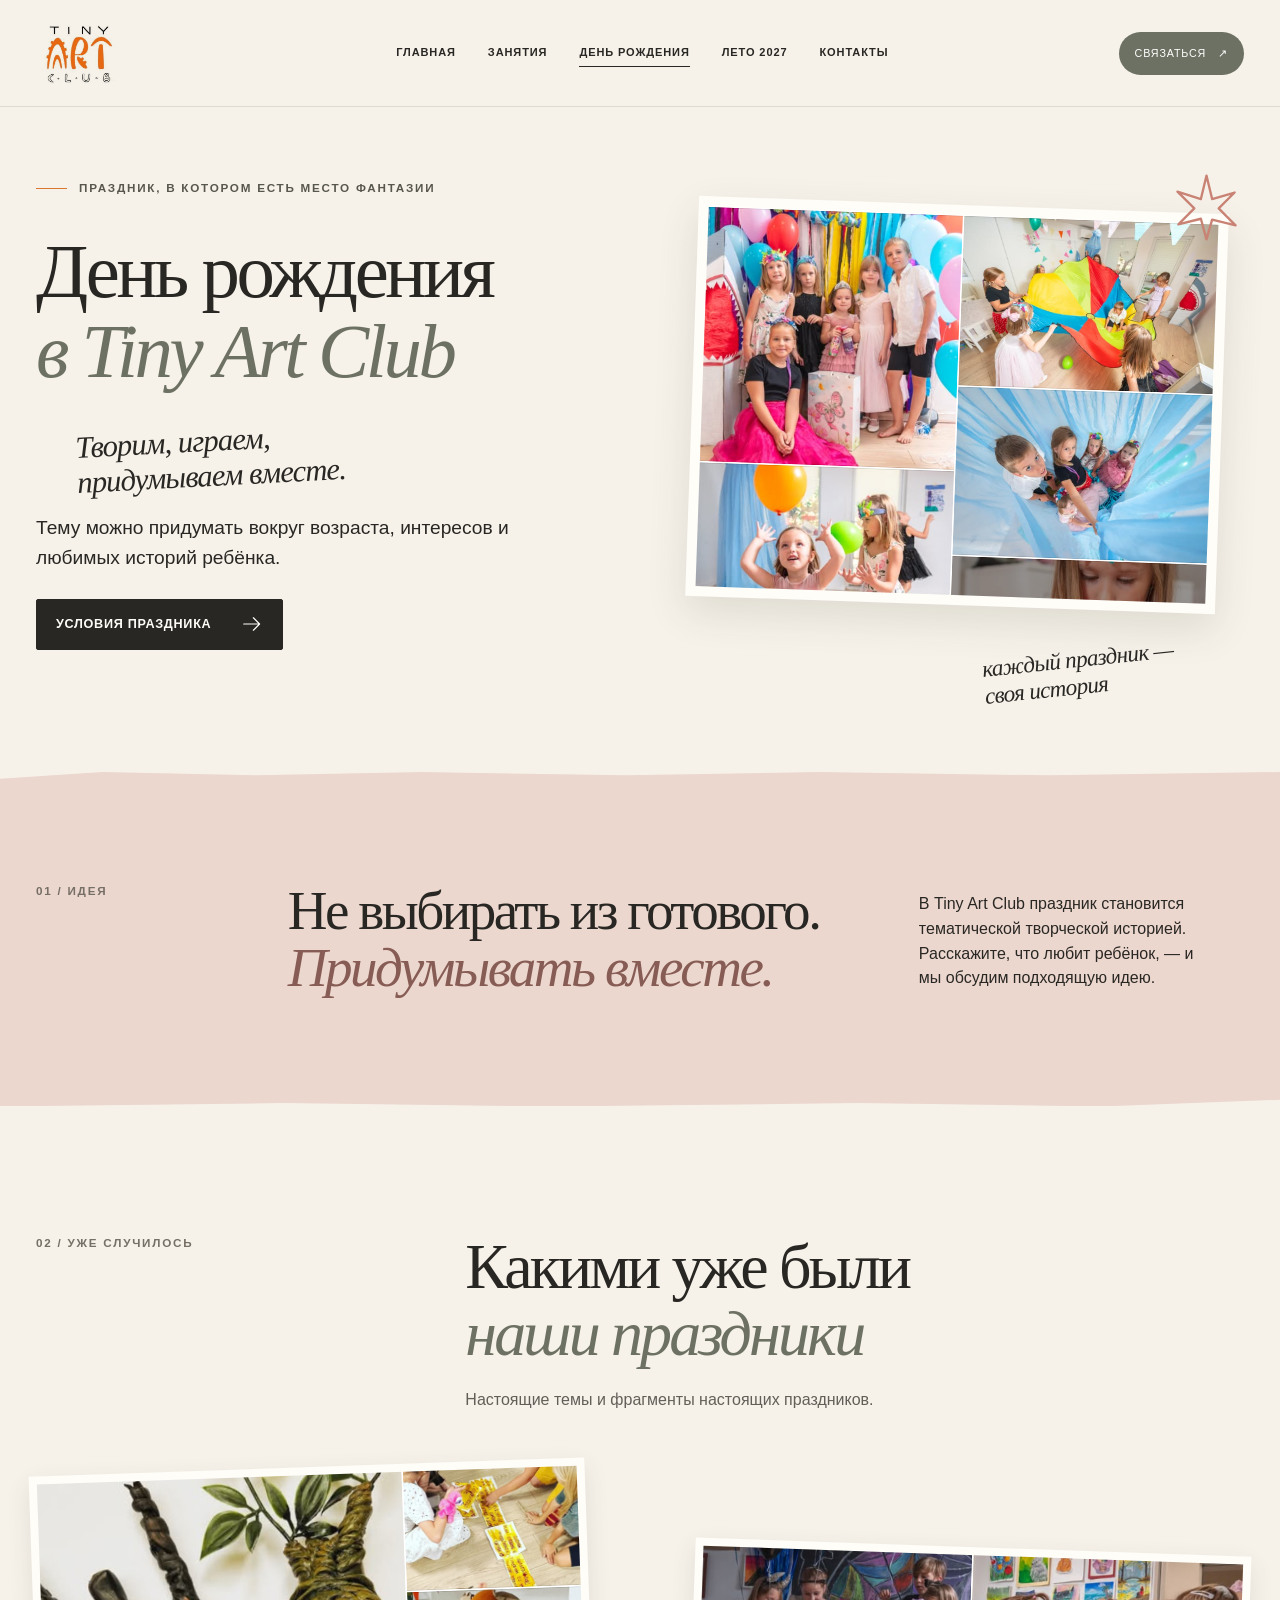
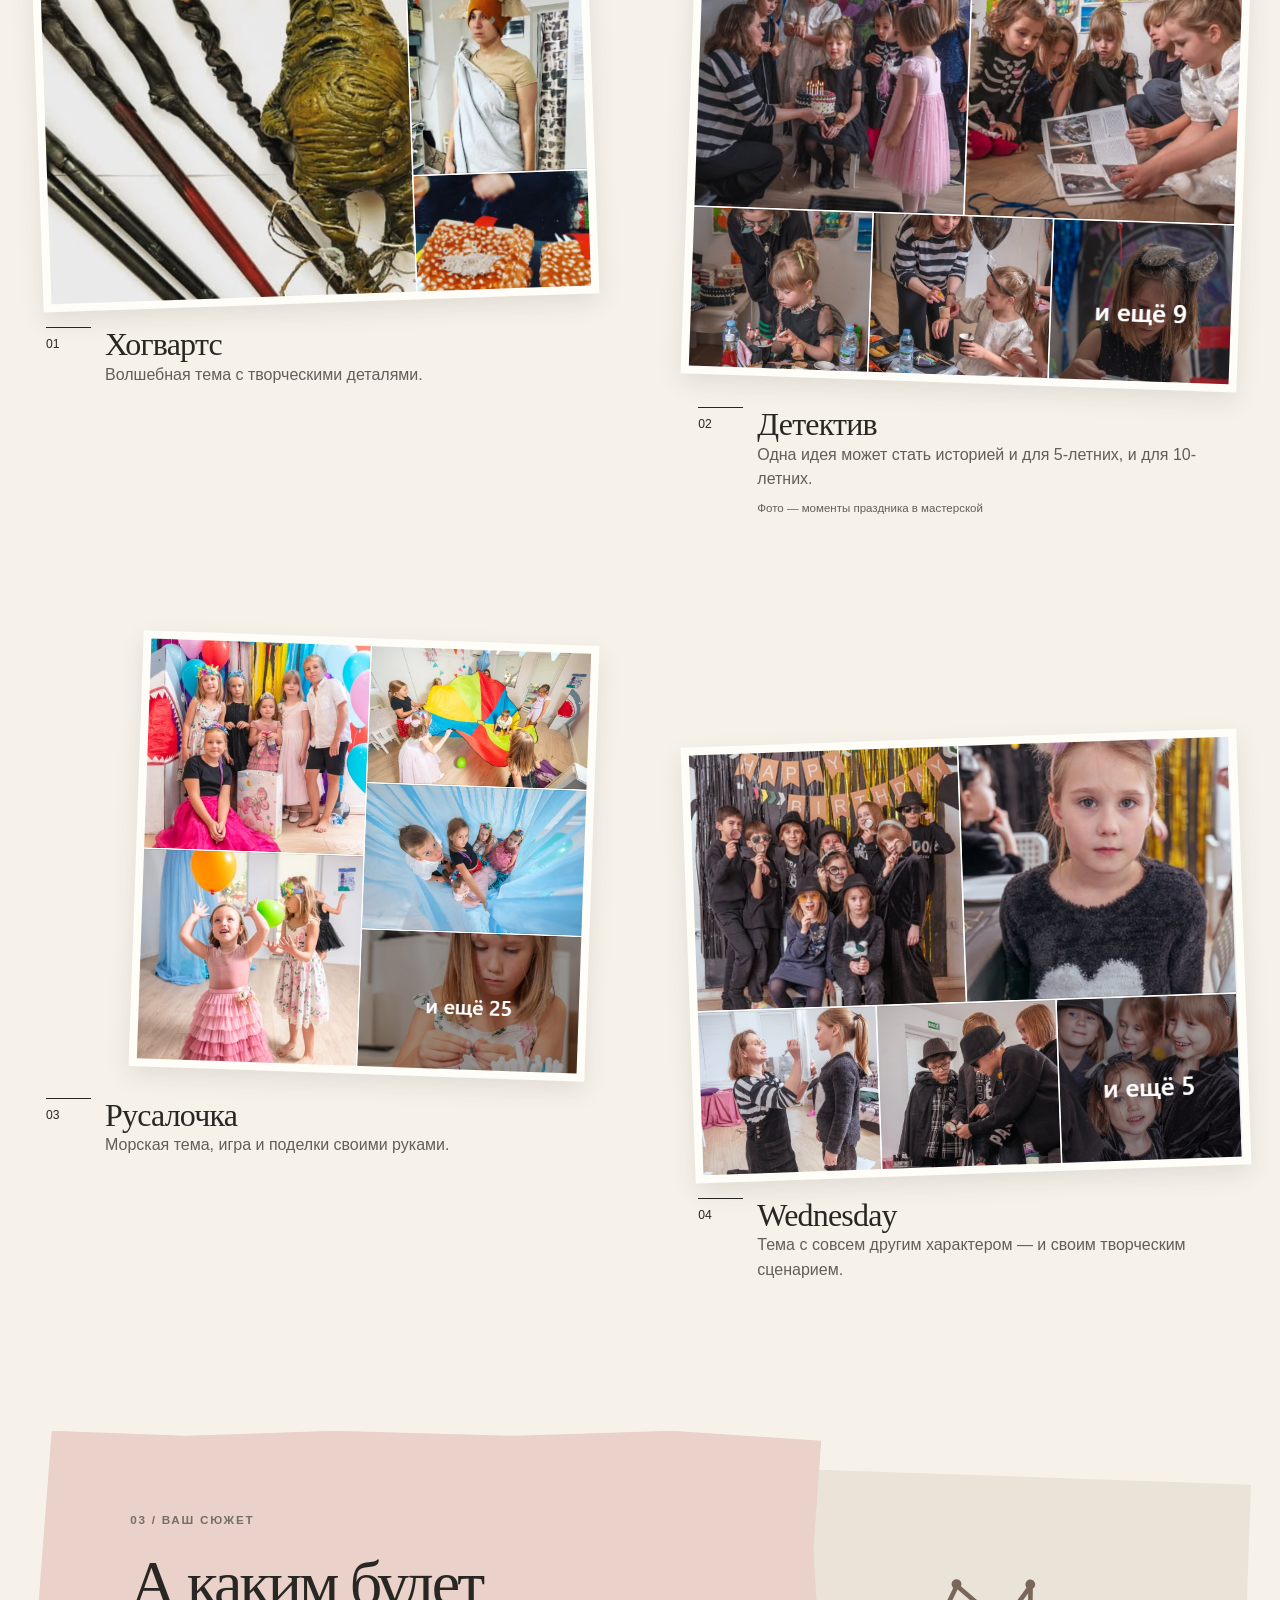
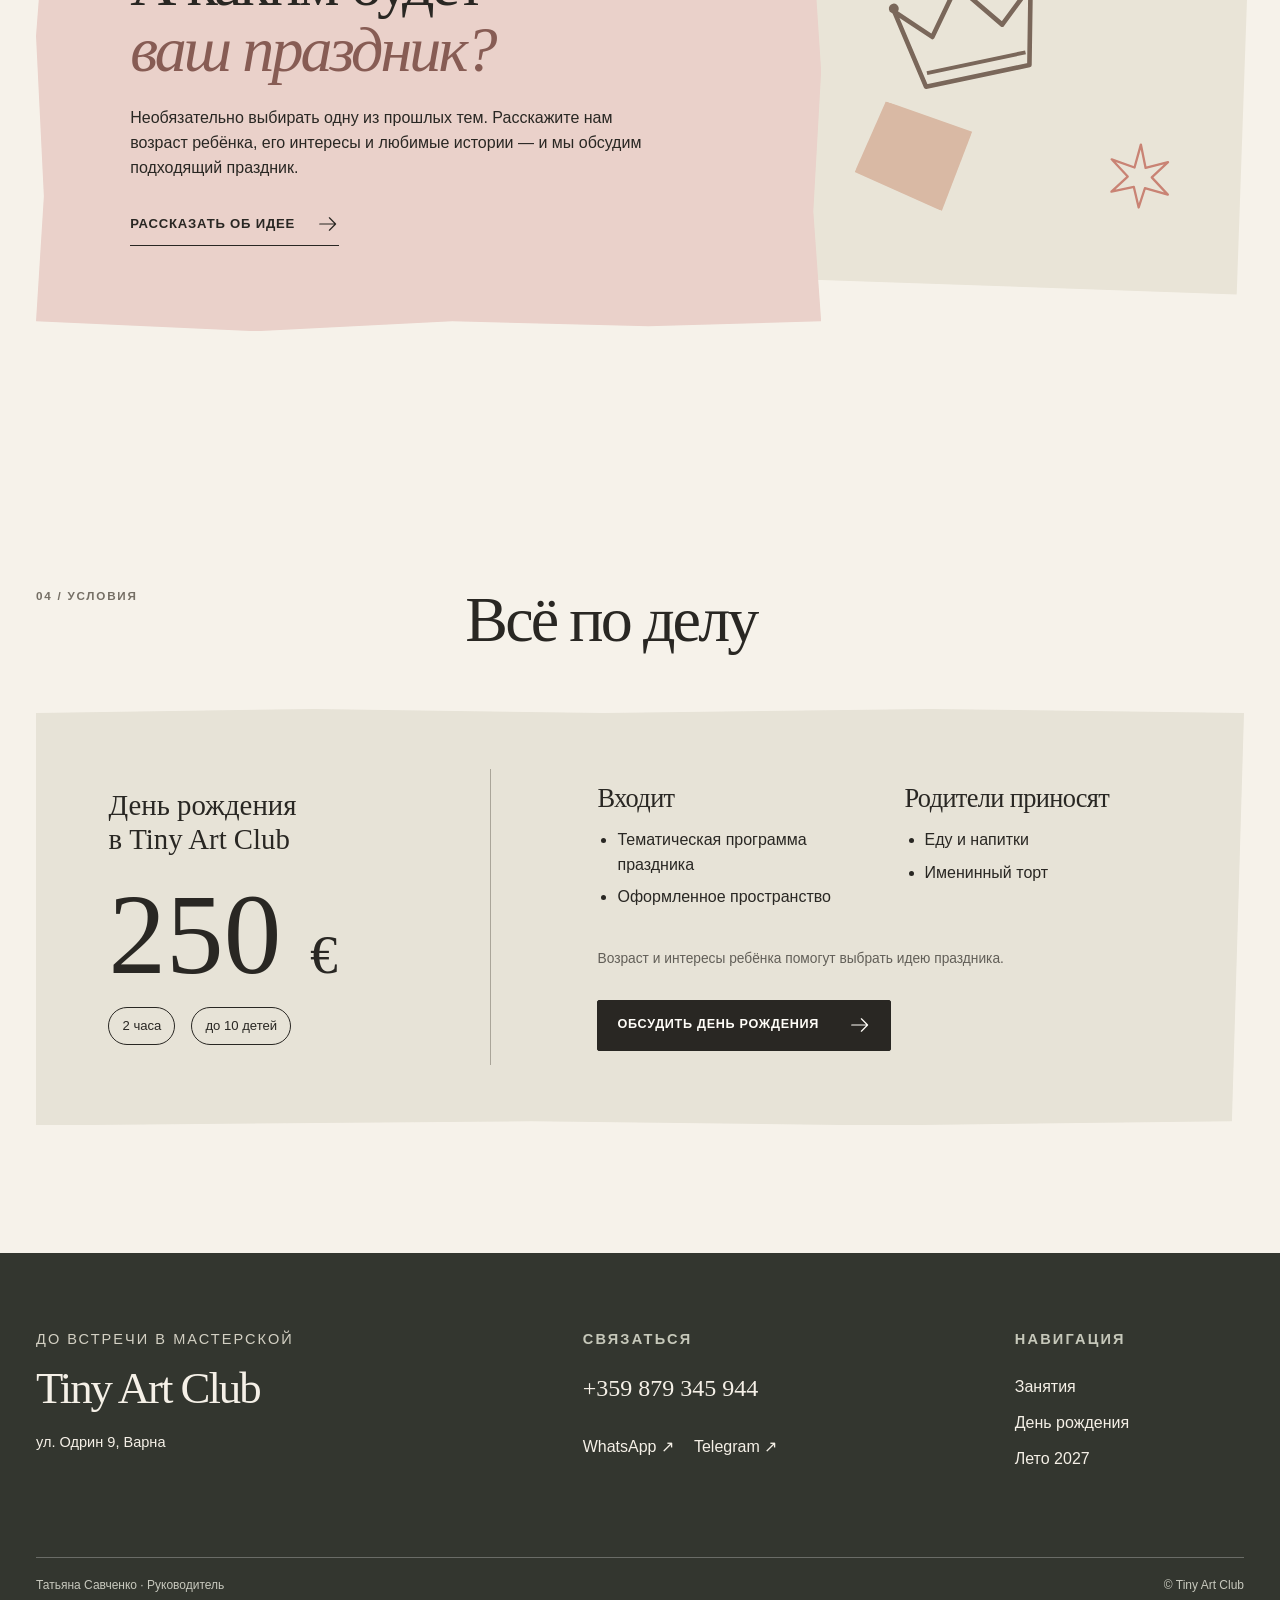
==== birthday.html @ 7ca4faf1 "Publish Tiny Art Club static preview" ====
<!doctype html>
<html lang="ru">
<head>
  <meta charset="utf-8"><meta name="viewport" content="width=device-width, initial-scale=1"><meta name="robots" content="noindex, nofollow"><meta name="theme-color" content="#f6f2ea">
  <title>День рождения в Tiny Art Club — творческий праздник в Варне</title>
  <meta name="description" content="Тематический творческий день рождения в Tiny Art Club: реальные праздники, программа, условия и стоимость 250 € за 2 часа для группы до 10 детей.">
  <meta property="og:type" content="website"><meta property="og:title" content="День рождения в Tiny Art Club"><meta property="og:description" content="Творим, играем, придумываем вместе."><meta property="og:image" content="assets/img/mermaid-collage.png">
  <link rel="icon" href="assets/img/tiny-art-club-logo.png"><link rel="stylesheet" href="assets/site.css"><script src="assets/site.js" defer></script>
</head>
<body class="page-birthday">
  <a class="skip-link" href="#main">К содержимому</a>
  <header class="site-header"><div class="header-inner wrap"><a class="brand" href="index.html" aria-label="Tiny Art Club — на главную"><img src="assets/img/tiny-art-club-logo.png" width="88" height="89" alt="Tiny Art Club"></a><button class="menu-toggle" type="button" aria-expanded="false" aria-controls="main-nav" aria-label="Открыть меню"><span></span><span></span><span></span></button><nav id="main-nav" class="main-nav" aria-label="Главная навигация"><a href="index.html">Главная</a><a href="index.html#classes">Занятия</a><a href="birthday.html" aria-current="page">День рождения</a><a href="summer-camp.html">Лето 2027</a><a href="#contacts">Контакты</a></nav><a class="header-contact" href="tel:+359879345944">Связаться <span aria-hidden="true">↗</span></a></div></header>
  <main id="main">
    <section class="inner-hero birthday-hero wrap" aria-labelledby="birthday-hero-title"><div class="inner-hero-copy"><p class="eyebrow"><span class="line-mark"></span> Праздник, в котором есть место фантазии</p><h1 id="birthday-hero-title">День рождения<br><em>в Tiny Art Club</em></h1><p class="hand-note">Творим, играем,<br>придумываем вместе.</p><p class="lead">Тему можно придумать вокруг возраста, интересов и любимых историй ребёнка.</p><a class="button button-dark" href="#package">Условия праздника <svg aria-hidden="true"><use href="assets/icons.svg#arrow"></use></svg></a></div><div class="birthday-hero-art"><div class="photo-frame birthday-hero-photo"><img src="assets/img/mermaid-collage.png" width="680" height="683" alt="Фотоколлаж с детского праздника: костюмы, игры и творческая работа"></div><span class="hand-note hero-art-note">каждый праздник —<br>своя история</span><svg class="doodle birthday-star" aria-hidden="true"><use href="assets/icons.svg#star"></use></svg></div></section>

    <section class="birthday-intro paper-band"><div class="wrap birthday-intro-layout"><p class="section-index">01 / идея</p><h2>Не выбирать из готового.<br><em>Придумывать вместе.</em></h2><p>В Tiny Art Club праздник становится тематической творческой историей. Расскажите, что любит ребёнок, — и мы обсудим подходящую идею.</p></div></section>

    <section class="party-stories wrap section-space" aria-labelledby="stories-title"><div class="section-heading"><p class="section-index">02 / уже случилось</p><h2 id="stories-title">Какими уже были<br><em>наши праздники</em></h2><p>Настоящие темы и фрагменты настоящих праздников.</p></div><div class="party-wall">
      <article class="party-story story-hogwarts"><div class="story-image"><img src="assets/img/hogwarts-collage.png" width="684" height="696" loading="lazy" alt="Коллаж праздника в теме Хогвартса: фантастические предметы и детские задания"></div><div class="story-copy"><span class="story-number">01</span><h3>Хогвартс</h3><p>Волшебная тема с творческими деталями.</p></div></article>
      <article class="party-story story-detective"><div class="story-image"><img src="assets/img/detective-collage.png" width="679" height="581" loading="lazy" alt="Фотоколлаж с детского праздника в мастерской: гости вместе рассматривают книгу и участвуют в занятии"></div><div class="story-copy"><span class="story-number">02</span><h3>Детектив</h3><p>Одна идея может стать историей и для 5-летних, и для 10-летних.</p><small>Фото — моменты праздника в мастерской</small></div></article>
      <article class="party-story story-mermaid"><div class="story-image"><img src="assets/img/mermaid-collage.png" width="680" height="683" loading="lazy" alt="Фотоколлаж праздника «Русалочка»: дети в костюмах, игра с тканью и творческое занятие"></div><div class="story-copy"><span class="story-number">03</span><h3>Русалочка</h3><p>Морская тема, игра и поделки своими руками.</p></div></article>
      <article class="party-story story-wednesday"><div class="story-image"><img src="assets/img/wednesday-collage.png" width="681" height="567" loading="lazy" alt="Фотоколлаж тёмного тематического праздника: дети в костюмах и ведущая в мастерской"></div><div class="story-copy"><span class="story-number">04</span><h3>Wednesday</h3><p>Тема с совсем другим характером — и своим творческим сценарием.</p></div></article>
    </div></section>

    <section class="custom-party section-space" aria-labelledby="custom-title"><div class="wrap custom-layout"><div class="custom-paper blush-paper"><p class="section-index">03 / ваш сюжет</p><h2 id="custom-title">А каким будет<br><em>ваш праздник?</em></h2><p>Необязательно выбирать одну из прошлых тем. Расскажите нам возраст ребёнка, его интересы и любимые истории — и мы обсудим подходящий праздник.</p><a class="text-link" href="https://wa.me/359879345944" target="_blank" rel="noopener noreferrer">Рассказать об идее <svg aria-hidden="true"><use href="assets/icons.svg#arrow"></use></svg></a></div><div class="custom-art" aria-hidden="true"><svg class="custom-crown"><use href="assets/icons.svg#crown"></use></svg><svg class="custom-star"><use href="assets/icons.svg#star"></use></svg><div class="party-paper-shape"></div></div></div></section>

    <section id="package" class="package-section wrap section-space" aria-labelledby="package-title"><div class="section-heading"><p class="section-index">04 / условия</p><h2 id="package-title">Всё по делу</h2></div><div class="package-layout"><div class="package-price"><p>День рождения<br>в Tiny Art Club</p><strong>250 <span>€</span></strong><div class="package-meta"><span>2 часа</span><span>до 10 детей</span></div></div><div class="package-details"><div><h3>Входит</h3><ul><li>Тематическая программа праздника</li><li>Оформленное пространство</li></ul></div><div><h3>Родители приносят</h3><ul><li>Еду и напитки</li><li>Именинный торт</li></ul></div><p>Возраст и интересы ребёнка помогут выбрать идею праздника.</p><a class="button button-dark" href="https://wa.me/359879345944" target="_blank" rel="noopener noreferrer">Обсудить день рождения <svg aria-hidden="true"><use href="assets/icons.svg#arrow"></use></svg></a></div></div></section>
  </main>
  <footer id="contacts" class="site-footer"><div class="wrap footer-grid"><div><p class="footer-kicker">До встречи в мастерской</p><h2>Tiny Art Club</h2><p>ул. Одрин 9, Варна</p></div><div><p class="footer-label">Связаться</p><a class="footer-phone" href="tel:+359879345944">+359 879 345 944</a><div class="footer-messengers"><a href="https://wa.me/359879345944" target="_blank" rel="noopener noreferrer">WhatsApp ↗</a><a href="https://t.me/+359879345944" target="_blank" rel="noopener noreferrer">Telegram ↗</a></div></div><div><p class="footer-label">Навигация</p><a href="index.html#classes">Занятия</a><a href="birthday.html">День рождения</a><a href="summer-camp.html">Лето 2027</a></div></div><div class="wrap footer-bottom"><span>Татьяна Савченко · Руководитель</span><span>© Tiny Art Club</span></div></footer>
</body></html>
---- assets/site.css ----
:root{--paper:#f6f2ea;--white:#fffdf8;--ink:#292723;--muted:#625f58;--line:#cfc7bb;--olive:#6d7163;--olive-soft:#d8d9c9;--clay:#c98374;--blush:#ead1ca;--ochre:#d8a752;--orange:#db782f;--serif:Georgia,'Times New Roman',serif;--sans:'Segoe UI',Arial,sans-serif;--ease:cubic-bezier(.2,.7,.2,1)}
*{box-sizing:border-box}html{scroll-behavior:smooth;scroll-padding-top:105px}body{margin:0;background:var(--paper);color:var(--ink);font-family:var(--sans);font-size:16px;line-height:1.55}img,svg{display:block;max-width:100%}img{height:auto}a{color:inherit;text-decoration:none}button{font:inherit}p,h1,h2,h3,figure{margin:0}h1,h2,h3{font-weight:400}h1,h2{font-family:var(--serif);letter-spacing:-.045em;line-height:1.04}h1 em,h2 em{font-weight:400;color:var(--olive)}h2{font-size:clamp(2.8rem,5vw,5.9rem)}h3{font-family:var(--serif);letter-spacing:-.025em;line-height:1.1}p{max-width:70ch}::selection{background:#eac6a4;color:var(--ink)}:focus-visible{outline:3px solid var(--orange);outline-offset:4px}a,button{-webkit-tap-highlight-color:transparent}.wrap{width:min(100% - 72px,1360px);margin-inline:auto}.section-space{padding-block:clamp(90px,10vw,170px)}.skip-link{position:absolute;z-index:1000;top:-90px;left:16px;background:var(--ink);color:var(--white);padding:12px 18px}.skip-link:focus{top:16px}.section-index,.eyebrow,.footer-label{font-size:.73rem;font-weight:650;text-transform:uppercase;letter-spacing:.15em}.section-index{color:#756f65}.eyebrow{display:flex;align-items:center;gap:12px;color:#58574e}.line-mark{width:31px;height:1px;background:var(--orange)}.lead{font-size:clamp(1.06rem,1.5vw,1.33rem);line-height:1.55}.hand-note{font-family:var(--serif);font-style:italic;letter-spacing:-.03em;line-height:1.15}.micro-copy{font-size:.82rem;color:var(--muted)}.doodle{color:var(--ink)}.actions{display:flex;flex-wrap:wrap;gap:12px}.button{display:inline-flex;align-items:center;justify-content:space-between;gap:30px;min-height:51px;padding:12px 19px;border:1px solid var(--ink);border-radius:2px;font-size:.79rem;font-weight:650;letter-spacing:.055em;text-transform:uppercase;transition:transform .2s var(--ease),background .2s var(--ease),color .2s var(--ease)}.button svg,.text-link svg{width:22px;height:22px;flex:none;transition:transform .2s var(--ease)}.button:hover,.button:focus-visible{transform:rotate(-1deg) translateY(-2px)}.button:hover svg,.text-link:hover svg,.text-link:focus-visible svg{transform:translateX(4px)}.button-dark{background:var(--ink);color:var(--white)}.button-dark:hover{background:#454239}.button-light{background:transparent}.button-light:hover{background:var(--white)}.text-link{display:inline-flex;align-items:center;gap:22px;min-height:44px;padding-block:8px;border-bottom:1px solid currentColor;font-size:.82rem;font-weight:700;letter-spacing:.06em;text-transform:uppercase}.section-heading{display:grid;grid-template-columns:1fr 2fr;column-gap:40px;align-items:start;margin-bottom:55px}.section-heading h2{grid-column:2}.section-heading>p:last-child:not(.section-index){grid-column:2;margin-top:20px;color:var(--muted)}
/* Navigation */
.site-header{position:relative;z-index:30;background:var(--paper);border-bottom:1px solid rgba(68,62,50,.13)}.header-inner{display:grid;grid-template-columns:130px 1fr auto;align-items:center;gap:22px;min-height:106px}.brand{width:88px;display:block;mix-blend-mode:multiply}.brand img{width:88px;height:89px;object-fit:cover}.main-nav{display:flex;justify-content:center;align-items:center;gap:clamp(14px,2.5vw,36px)}.main-nav a{position:relative;display:flex;align-items:center;min-height:44px;font-size:.69rem;font-weight:650;text-transform:uppercase;letter-spacing:.08em;white-space:nowrap}.main-nav a:after{content:"";position:absolute;bottom:8px;left:0;width:100%;height:1px;background:var(--ink);transform:scaleX(0);transform-origin:left;transition:transform .2s var(--ease)}.main-nav a:hover:after,.main-nav a:focus-visible:after,.main-nav a[aria-current]:after{transform:scaleX(1)}.header-contact{display:inline-flex;align-items:center;gap:12px;min-height:43px;padding:0 16px;background:var(--olive);border-radius:24px;color:white;font-size:.67rem;letter-spacing:.08em;text-transform:uppercase}.header-contact:hover{background:#565b4f}.menu-toggle{display:none}
/* Home hero */
.hero-home{display:grid;grid-template-columns:minmax(0,.93fr) minmax(0,1.07fr);gap:4%;align-items:center;min-height:710px;padding-top:55px;padding-bottom:85px}.hero-copy{position:relative;z-index:2;padding:20px 0 35px 3.5%}.hero-copy h1{max-width:660px;margin:40px 0 22px;font-size:clamp(3.9rem,5.6vw,7.4rem)}.hero-brand{display:block;margin-bottom:14px;font-family:var(--sans);font-size:.82rem;font-weight:650;letter-spacing:.15em;text-transform:uppercase}.hero-copy h1 em{color:var(--ink)}.hero-note{margin:0 0 30px 10%;font-size:clamp(1.5rem,2.1vw,2.5rem);transform:rotate(-3deg)}.hero-copy .micro-copy{margin-top:24px}.hero-composition{position:relative;min-height:590px;padding:20px 7% 25px 0}.photo-frame{background:var(--white);padding:10px;box-shadow:0 16px 40px rgba(57,46,32,.12)}.hero-photo{width:min(100%,585px);margin-left:auto;transform:rotate(2deg)}.hero-photo img{width:100%;height:540px;object-fit:cover;object-position:center 49%}.tape{position:absolute;z-index:3;width:77px;height:27px;background:rgba(210,195,165,.75);opacity:.9;clip-path:polygon(3% 0,100% 8%,96% 97%,0 100%)}.tape-one{top:7px;left:23%;transform:rotate(-19deg)}.art-sticker{position:absolute;left:-4%;bottom:0;width:37%;padding:7px;background:var(--white);box-shadow:0 10px 28px #39301e29;transform:rotate(-9deg)}.art-sticker img{aspect-ratio:1.17;object-fit:cover}.hero-star{position:absolute;right:-1%;top:2%;width:83px;height:83px;color:var(--orange);transform:rotate(15deg)}.photo-caption{position:absolute;right:-1%;bottom:0;font-size:1.32rem;transform:rotate(-7deg)}.photo-caption svg{width:70px;height:52px;margin-left:50px;transform:rotate(160deg)}
/* Intro and activities */
.paper-band{position:relative;background:#e8e7dc;clip-path:polygon(0 2%,8% 0,20% 1%,33% 0,49% 1%,64% 0,82% 1%,100% 0,100% 98%,86% 100%,67% 99%,43% 100%,22% 99%,0 100%)}.intro-section{padding:105px 0 115px}.intro-layout{position:relative;display:grid;grid-template-columns:1fr 2fr;gap:40px}.intro-layout h2{margin-bottom:30px}.intro-layout .lead{max-width:670px}.intro-spark{position:absolute;right:2%;bottom:-50px;width:70px;height:70px;color:var(--orange)}.activities-list{display:grid;grid-template-columns:repeat(4,1fr);border-top:1px solid var(--line)}.activity{position:relative;min-height:280px;padding:25px 28px 25px 0;border-bottom:1px solid var(--line)}.activity+.activity{padding-left:28px;border-left:1px solid var(--line)}.activity-number{font-size:.72rem;color:var(--muted)}.activity-icon{width:75px;height:75px;margin:14px 0 23px;color:#916e52;transform:rotate(-6deg)}.activity:nth-child(2) .activity-icon{transform:rotate(7deg)}.activity:nth-child(3) .activity-icon{transform:rotate(2deg)}.activity:nth-child(4) .activity-icon{transform:rotate(-10deg)}.activity h3{max-width:210px;font-size:1.57rem}.activity p{max-width:210px;margin-top:11px;color:var(--muted);font-size:.9rem}
/* Method */
.method-section{background:#efe9df}.method-layout{display:grid;grid-template-columns:1fr .91fr;gap:9%;align-items:center}.method-copy h2{margin:28px 0 30px}.method-copy .lead{max-width:590px}.method-steps{display:flex;flex-wrap:wrap;gap:9px 24px;max-width:590px;margin:44px 0 0;padding:0;list-style:none}.method-steps li{position:relative;padding:7px 0;font-family:var(--serif);font-style:italic;font-size:1.2rem}.method-steps li:not(:last-child):after{content:'→';display:inline-block;margin-left:22px;color:var(--orange);font-family:var(--sans);font-style:normal}.method-image{position:relative;width:min(100%,500px);justify-self:center;transform:rotate(2deg)}.method-image img{width:100%;height:620px;object-fit:cover;object-position:center 32%;border:10px solid var(--white);box-shadow:0 18px 35px #443d3026}.tape-two{top:-14px;left:43%;transform:rotate(9deg)}.method-image figcaption{display:flex;align-items:end;justify-content:space-between;gap:16px;margin-top:16px;color:var(--muted);font-size:.74rem}.method-image figcaption .hand-note{color:var(--ink);font-size:1.4rem}
/* Schedule */
.schedule-section{background:var(--paper)}.schedule-heading{margin-bottom:50px}.schedule-grid{display:grid;grid-template-columns:repeat(4,1fr);gap:18px}.schedule-sheet{position:relative;min-height:235px;padding:28px 26px 25px;background:var(--white);border:2px solid #a7928b;box-shadow:7px 7px 0 #eadcd4;transform:rotate(-1deg)}.schedule-sheet:before{content:"";position:absolute;inset:7px -8px -8px 7px;z-index:-1;border-right:1px dashed #9d7770;border-bottom:1px dashed #9d7770}.schedule-sheet:nth-child(2){transform:rotate(1.3deg)}.schedule-sheet:nth-child(3){transform:rotate(-.8deg)}.schedule-sheet:nth-child(4){transform:rotate(1.1deg)}.schedule-sheet h3{margin-bottom:20px;font-size:1.8rem}.schedule-sheet p{margin-bottom:12px;font-size:.94rem;line-height:1.4}.schedule-sheet time{display:block;font-weight:700;font-size:1.02rem}.schedule-sheet small{display:block;margin-top:7px;color:var(--muted);font-size:.8rem}.sheet-saturday{grid-column:1/-1;min-height:0;margin-top:18px;padding:25px 32px 34px;transform:rotate(.4deg)!important}.sheet-saturday h3{margin-bottom:14px}.saturday-grid{display:grid;grid-template-columns:repeat(4,1fr);gap:16px}.saturday-grid p{padding-right:18px;border-right:1px dashed var(--line)}.saturday-grid p:last-child{border:0}.schedule-bottom{display:flex;justify-content:space-between;gap:35px;align-items:end;margin-top:55px}.schedule-note{max-width:430px;font-size:1.34rem;transform:rotate(-2deg)}.prices-inline{display:flex;gap:60px;border-top:1px solid var(--ink);padding-top:16px}.prices-inline div{display:flex;flex-direction:column}.prices-inline span{margin-bottom:9px;color:var(--muted);font-size:.76rem;letter-spacing:.08em;text-transform:uppercase}.prices-inline strong{font-family:var(--serif);font-weight:400;font-size:1.65rem;line-height:1.25;white-space:nowrap}.prices-inline small{font-family:var(--sans);font-size:.73rem}
/* Gallery and Tatiana */
.gallery-section{padding-top:75px}.gallery-wall{display:grid;grid-template-columns:1.13fr .87fr 1fr;align-items:start;gap:28px}.gallery-item{position:relative;padding:9px 9px 17px;background:var(--white);box-shadow:0 10px 25px #3a332119}.gallery-item img{width:100%;object-fit:cover}.gallery-item figcaption{padding:10px 5px 0;font-family:var(--serif);font-style:italic;font-size:1rem}.gallery-one{transform:rotate(-3deg)}.gallery-one img{aspect-ratio:.86}.gallery-two{margin-top:83px;transform:rotate(3deg)}.gallery-two img{aspect-ratio:.82}.gallery-three{margin-top:17px;transform:rotate(-1.5deg)}.gallery-three img{aspect-ratio:.86}.tatiana-section{padding:110px 0;background:#dedfd0}.tatiana-layout{display:grid;grid-template-columns:.76fr 1.24fr;gap:10%;align-items:center}.portrait-frame{width:min(100%,385px);justify-self:end;padding:9px;background:var(--white);box-shadow:0 10px 30px #3a332126;transform:rotate(-3deg)}.portrait-frame img{width:100%;height:480px;object-fit:cover;object-position:center 36%}.tatiana-copy h2{margin:30px 0 24px}.tatiana-copy p:last-of-type{font-size:1.12rem}.tatiana-copy svg{width:60px;height:60px;margin:35px 0 0 34%;color:var(--orange)}
/* Teasers */
.teaser-layout{display:grid;grid-template-columns:.82fr 1.18fr;align-items:center;gap:0}.teaser-image{position:relative;z-index:2;width:min(100%,500px);padding:8px;background:var(--white);transform:rotate(-2deg);box-shadow:0 12px 27px #2d271c24}.teaser-image img{width:100%;max-height:525px;object-fit:cover}.teaser-paper{position:relative;min-height:490px;margin-left:-35px;padding:80px 8% 70px 12%}.blush-paper{background:var(--blush);clip-path:polygon(2% 0,19% 1%,38% 0,61% 1%,81% 0,100% 2%,99% 24%,100% 48%,99% 76%,100% 98%,78% 99%,53% 98%,28% 100%,0 98%,1% 73%,0 41%)}.teaser-paper h2{margin:30px 0 20px;font-size:clamp(3.1rem,4.7vw,5.8rem)}.teaser-paper h2 em,.custom-paper h2 em{color:#875c54}.teaser-paper p:not(.section-index){max-width:410px;margin-bottom:27px}.paper-crown{position:absolute;right:8%;bottom:35px;width:80px;height:60px;transform:rotate(14deg)}.camp-teaser{background:#e4e4d6;clip-path:polygon(0 1%,18% 0,36% 1%,61% 0,81% 1%,100% 0,100% 100%,0 100%)}.camp-teaser-layout{display:grid;grid-template-columns:1fr 1fr;gap:4%;align-items:center;min-height:560px}.camp-teaser-copy h2{margin:30px 0 20px}.camp-teaser-copy .lead{max-width:530px}.camp-facts{margin-top:18px;font-size:.88rem;font-weight:650}.status-note{display:inline-block;margin:22px 0;padding:8px 12px;background:#f4eee0;color:#594f40;border-left:3px solid var(--orange);font-size:.88rem}.camp-teaser-copy .button{display:flex;width:max-content}.summer-art{position:relative;height:430px;overflow:hidden}.summer-sun{position:absolute;top:25px;right:15%;width:125px;height:125px;color:#cc9550}.summer-sun svg{width:100%;height:100%}.summer-hill{position:absolute;bottom:-43px;left:0;width:100%;height:190px;background:#abb2a0;clip-path:polygon(0 64%,25% 34%,47% 52%,71% 17%,100% 43%,100% 100%,0 100%)}.summer-house{position:absolute;bottom:80px;width:110px;height:145px;background:#d8ad80;border:2px solid #6b5f4e;box-shadow:7px 7px 0 #ffffff8f}.summer-house:before{content:"";position:absolute;left:-12px;top:-50px;width:130px;height:55px;background:#d6a476;clip-path:polygon(0 100%,50% 0,100% 100%);border-bottom:2px solid #6b5f4e}.summer-house:after{content:"";position:absolute;left:38px;top:54px;width:32px;height:89px;border:2px solid #685d4b;background:#e9d6bb}.house-a{left:23%;transform:rotate(-8deg)}.house-b{left:53%;bottom:61px;transform:rotate(7deg) scale(.8);background:#c99486}.paint-dot{position:absolute;border-radius:50%;background:var(--orange)}.dot-a{top:95px;left:15%;width:13px;height:15px}.dot-b{top:157px;left:73%;width:21px;height:13px;transform:rotate(20deg)}.dot-c{top:33px;left:52%;width:8px;height:8px}
/* Birthday */
.inner-hero{display:grid;grid-template-columns:1fr 1fr;gap:5%;align-items:center;min-height:665px;padding-top:55px;padding-bottom:105px}.inner-hero h1{margin:35px 0 25px;font-size:clamp(4.2rem,6vw,7.8rem)}.inner-hero .hand-note{margin:0 0 26px 7%;font-size:clamp(1.6rem,2.4vw,2.7rem);transform:rotate(-3deg)}.inner-hero .lead{max-width:495px;margin-bottom:26px}.birthday-hero-art{position:relative;min-height:520px}.birthday-hero-photo{width:min(100%,530px);margin:20px auto 0;transform:rotate(2deg)}.birthday-hero-photo img{height:480px;width:100%;object-fit:cover}.hero-art-note{position:absolute;left:-4%;bottom:-42px;font-size:1.7rem!important;transform:rotate(-7deg)}.birthday-star{position:absolute;top:-15px;right:0;width:75px;height:75px;color:var(--clay)}.birthday-intro{padding:110px 0;background:#ecd7cf}.birthday-intro-layout{display:grid;grid-template-columns:.6fr 1.65fr .9fr;gap:35px;align-items:start}.birthday-intro h2{font-size:clamp(2.9rem,4.3vw,5.4rem)}.birthday-intro h2 em{color:#875c54}.birthday-intro p:last-child{max-width:290px;margin-top:10px}.party-wall{display:grid;grid-template-columns:1fr 1fr;column-gap:8%;row-gap:120px}.party-story{min-width:0}.story-image{padding:8px;background:var(--white);box-shadow:0 9px 25px #4031281c}.story-image img{width:100%;height:420px;object-fit:cover}.story-hogwarts .story-image{transform:rotate(-2deg)}.story-detective{padding-top:80px}.story-detective .story-image{transform:rotate(2deg)}.story-mermaid .story-image{width:82%;margin-left:auto;transform:rotate(2deg)}.story-wednesday{padding-top:100px}.story-wednesday .story-image{transform:rotate(-2deg)}.story-copy{display:grid;grid-template-columns:45px 1fr;column-gap:14px;max-width:520px;margin:24px 10px 0}.story-copy h3{font-size:2rem}.story-copy p,.story-copy small{grid-column:2;color:var(--muted)}.story-copy small{display:block;margin-top:8px;font-size:.72rem}.story-number{padding-top:7px;border-top:1px solid var(--ink);font-size:.76rem}.custom-party{padding-top:20px}.custom-layout{display:grid;grid-template-columns:1.3fr .7fr;align-items:center}.custom-paper{position:relative;z-index:2;padding:80px 12% 85px}.custom-paper h2{margin:22px 0}.custom-paper p:not(.section-index){max-width:540px;margin-bottom:22px}.custom-art{position:relative;height:410px;margin-left:-70px;background:#e9e4d7;transform:rotate(2deg)}.custom-crown{position:absolute;left:27%;top:23%;width:165px;height:125px;color:#7a675a;transform:rotate(-12deg)}.custom-star{position:absolute;right:13%;bottom:19%;width:74px;height:74px;color:var(--clay)}.party-paper-shape{position:absolute;left:23%;bottom:20%;width:105px;height:90px;background:#d9b9a4;clip-path:polygon(10% 0,97% 6%,90% 100%,0 85%);transform:rotate(14deg)}.package-layout{display:grid;grid-template-columns:.8fr 1.2fr;gap:10%;padding:60px 6%;background:#e7e3d7;clip-path:polygon(0 1%,23% 0,47% 1%,74% 0,100% 1%,99% 99%,70% 100%,41% 99%,0 100%)}.package-price{padding:20px 7% 20px 0;border-right:1px solid #aaa599}.package-price p{font-family:var(--serif);font-size:1.8rem;line-height:1.18}.package-price strong{display:block;margin:20px 0 15px;font-family:var(--serif);font-size:clamp(5rem,9vw,10rem);font-weight:400;line-height:1}.package-price strong span{font-size:.48em}.package-meta{display:flex;gap:16px;flex-wrap:wrap}.package-meta span{padding:8px 13px;border:1px solid var(--ink);border-radius:30px;font-size:.82rem}.package-details{display:grid;grid-template-columns:1fr 1fr;gap:30px 40px;align-content:center}.package-details h3{margin-bottom:15px;font-size:1.65rem}.package-details ul{margin:0;padding-left:20px}.package-details li{margin-bottom:8px}.package-details>p{grid-column:1/-1;font-size:.86rem;color:var(--muted)}.package-details .button{grid-column:1/-1;justify-self:start}
/* Summer camp */
.camp-hero{grid-template-columns:1fr 1fr}.camp-hero h1 em{color:#879280}.camp-hero-facts{display:flex;flex-wrap:wrap;gap:8px;margin:0 0 12px}.camp-hero-facts span{padding:7px 12px;border:1px solid #a9aaa0;border-radius:30px;font-size:.79rem}.camp-hero .status-note{display:block;width:max-content;max-width:100%;margin:12px 0 23px}.camp-hero-art{position:relative;height:500px;overflow:hidden;background:#dedfcf;clip-path:polygon(3% 2%,19% 0,35% 2%,53% 1%,73% 0,97% 2%,100% 24%,98% 48%,100% 76%,98% 99%,77% 98%,51% 100%,24% 99%,0 98%,2% 70%,0 38%)}.camp-paper-sky{position:absolute;inset:0;background:linear-gradient(125deg,#d5ddd7 0%,#eee5cd 75%)}.camp-sun{position:absolute;top:48px;right:70px;width:110px;height:110px;color:#c68b47}.camp-mountain{position:absolute;bottom:0;left:-5%;width:115%;height:245px;background:#aab6a2;clip-path:polygon(0 68%,26% 25%,49% 56%,70% 19%,100% 65%,100% 100%,0 100%)}.mountain-two{left:-15%;bottom:-30px;height:180px;background:#c4c4a6;clip-path:polygon(0 44%,24% 6%,55% 54%,84% 19%,100% 65%,100% 100%,0 100%)}.camp-house{position:absolute;bottom:100px;width:105px;height:145px;background:#e6bb92;border:2px solid #675847;box-shadow:8px 8px 0 #ffffff8c}.camp-house:before{content:"";position:absolute;top:-47px;left:-11px;width:124px;height:47px;background:#c98f79;clip-path:polygon(0 100%,50% 0,100% 100%)}.camp-house:after{content:"";position:absolute;bottom:0;left:38px;width:28px;height:72px;border:2px solid #665f50;background:#d6e2dc}.camp-house-one{left:21%;transform:rotate(-9deg)}.camp-house-two{left:53%;bottom:82px;transform:rotate(8deg) scale(.8);background:#d2a3a0}.camp-tent{position:absolute;bottom:48px;right:8%;width:130px;height:110px;background:#b87763;clip-path:polygon(0 100%,50% 0,100% 100%);transform:rotate(-5deg)}.camp-tent:after{content:"";position:absolute;bottom:0;left:40%;width:26%;height:49%;background:#5d5a50;clip-path:polygon(0 100%,50% 0,100% 100%)}.camp-splash{position:absolute;border-radius:45%;background:var(--orange)}.splash-one{top:91px;left:14%;width:21px;height:13px;transform:rotate(-20deg)}.splash-two{top:174px;right:20%;width:13px;height:18px}.camp-art-note{position:absolute;left:8%;top:47%;font-size:1.35rem;transform:rotate(-10deg)}.camp-story{padding:110px 0;background:#e4e5d9}.camp-story-layout{display:grid;grid-template-columns:.75fr 2fr;gap:40px}.camp-story .lead{max-width:710px;margin-top:30px}.camp-activity-row{display:grid;grid-template-columns:repeat(4,1fr);border-top:1px solid var(--line);border-bottom:1px solid var(--line)}.camp-activity-row>div{display:flex;align-items:center;gap:15px;padding:20px 15px;border-right:1px solid var(--line)}.camp-activity-row>div:first-child{padding-left:0}.camp-activity-row>div:last-child{border-right:0}.camp-activity-row svg{width:51px;height:51px;flex:none;color:#8c765c}.camp-activity-row span{font-family:var(--serif);font-size:1.28rem}.camp-work{display:grid;grid-template-columns:1fr 1fr;gap:10%;align-items:center;margin-top:75px}.camp-work figure{width:min(100%,460px);padding:8px;background:var(--white);transform:rotate(-3deg);box-shadow:0 10px 25px #3d312321}.camp-work img{width:100%;height:400px;object-fit:cover}.camp-work figcaption{padding:10px;font-family:var(--serif);font-style:italic}.camp-work-note .hand-note{font-size:clamp(2rem,3vw,3.3rem)}.camp-work-note p:last-child{max-width:340px;margin-top:25px;color:var(--muted);font-size:.88rem}.weeks-section{background:#e9e7dc}.weeks-list{display:grid;grid-template-columns:repeat(6,1fr);gap:10px;margin:0;padding:0;list-style:none}.weeks-list li{min-height:130px;padding:17px 13px;border:1px solid #bcb6a8;background:#f5f1e8;transform:rotate(-1deg)}.weeks-list li:nth-child(3n){transform:rotate(1deg)}.weeks-list li:nth-child(4n){transform:rotate(-.5deg)}.weeks-list span{display:block;font-family:var(--serif);font-size:2.5rem;line-height:1.1;color:var(--olive)}.weeks-list small{display:block;margin-top:20px;color:var(--muted);font-size:.75rem}.terms-layout{display:grid;grid-template-columns:1fr 1fr;gap:9%;padding:65px 7%;background:#dce0d0;clip-path:polygon(0 1%,29% 0,58% 1%,100% 0,99% 100%,71% 99%,43% 100%,0 99%)}.terms-price p{font-family:var(--serif);font-size:1.8rem}.terms-price>div{display:flex;align-items:baseline;gap:17px;border-bottom:1px solid #a8ad9e;padding:19px 0}.terms-price strong{font-family:var(--serif);font-size:clamp(3.5rem,6vw,6.5rem);font-weight:400;line-height:1}.terms-price span{font-size:.92rem}.terms-details{align-self:center}.terms-details p{max-width:430px;margin-bottom:20px;font-size:1.04rem}.terms-details .status-note{font-size:.88rem}.camp-contact{padding-top:20px}.camp-contact-paper{position:relative;padding:70px 8%;background:#e5cfc0;clip-path:polygon(0 1%,19% 0,43% 1%,69% 0,100% 1%,99% 99%,74% 100%,50% 99%,24% 100%,0 99%)}.camp-contact h2{margin:25px 0}.camp-contact p:not(.section-index){margin-bottom:26px}.contact-sun{position:absolute;right:10%;top:60px;width:115px;height:115px;color:#9a7957}
/* Footer */
.site-footer{background:#33362f;color:#f5f0e7;padding:75px 0 25px}.footer-grid{display:grid;grid-template-columns:1.3fr 1fr .6fr;gap:50px}.footer-kicker{margin-bottom:14px;color:#d3d0c3;font-size:.72rem;letter-spacing:.14em;text-transform:uppercase}.site-footer h2{margin-bottom:19px;font-size:clamp(2.4rem,3.5vw,4.4rem)}.site-footer p{font-size:.91rem}.footer-label{margin-bottom:19px;color:#c6c8ba}.footer-phone{display:block;font-family:var(--serif);font-size:1.5rem}.footer-messengers{display:flex;gap:20px;margin-top:23px}.footer-messengers a,.footer-grid>div:last-child a{display:block;width:max-content;padding:5px 0;border-bottom:1px solid transparent}.footer-messengers a:hover,.footer-grid>div:last-child a:hover{border-color:currentColor}.footer-bottom{display:flex;justify-content:space-between;gap:20px;margin-top:80px;padding-top:18px;border-top:1px solid #ffffff45;color:#c8c9be;font-size:.75rem}
@media (prefers-reduced-motion:reduce){html{scroll-behavior:auto}*,*:before,*:after{animation-duration:.01ms!important;transition-duration:.01ms!important}}
@media (max-width:1100px){.wrap{width:min(100% - 52px,1360px)}.header-inner{grid-template-columns:100px 1fr auto;gap:10px}.brand,.brand img{width:74px;height:auto}.main-nav{gap:16px}.main-nav a{font-size:.63rem}.hero-home{min-height:640px}.hero-copy h1{font-size:clamp(3.6rem,5.5vw,6rem)}.hero-photo img{height:490px}.hero-composition{min-height:520px}.schedule-grid{grid-template-columns:repeat(2,1fr)}.sheet-saturday{grid-column:1/-1}.schedule-sheet{min-height:205px}.story-image img{height:350px}.weeks-list{grid-template-columns:repeat(4,1fr)}}
@media (max-width:960px){.site-header{position:relative}.header-inner{grid-template-columns:1fr auto auto;min-height:88px}.brand,.brand img{width:76px}.menu-toggle{display:flex;flex-direction:column;justify-content:center;gap:6px;order:3;width:46px;height:46px;padding:8px;border:1px solid var(--ink);background:transparent;cursor:pointer}.menu-toggle span{display:block;width:100%;height:1px;background:var(--ink)}.main-nav{display:none;position:absolute;left:0;right:0;top:100%;z-index:40;flex-direction:column;align-items:stretch;gap:0;padding:12px 26px 24px;background:var(--paper);border-bottom:1px solid var(--line);box-shadow:0 15px 24px #0000001a}.main-nav.is-open{display:flex}.main-nav a{min-height:50px;font-size:.78rem;border-bottom:1px solid var(--line)}.main-nav a:after{display:none}.header-contact{justify-self:end}.hero-home{grid-template-columns:1fr 1fr;gap:2%;min-height:0;padding-block:65px 95px}.hero-copy{padding-left:0}.hero-copy h1{font-size:clamp(3.4rem,5.9vw,5.4rem)}.hero-composition{min-height:460px;padding-right:0}.hero-photo img{height:440px}.hero-star{right:0}.art-sticker{left:-8%;width:43%}.photo-caption{display:none}.intro-layout,.camp-story-layout{grid-template-columns:.55fr 2fr}.activities-list{grid-template-columns:repeat(2,1fr)}.activity:nth-child(3){padding-left:0;border-left:0}.method-layout{gap:5%}.method-image img{height:550px}.method-steps{gap:0 10px}.method-steps li{font-size:1.03rem}.method-steps li:not(:last-child):after{margin-left:10px}.gallery-wall{gap:17px}.gallery-item figcaption{font-size:.88rem}.tatiana-layout{gap:7%}.teaser-paper{padding:65px 7% 60px 13%}.teaser-paper h2{font-size:clamp(2.8rem,4.8vw,4.5rem)}.inner-hero{min-height:0;padding-block:70px 100px}.inner-hero h1{font-size:clamp(3.8rem,6vw,6rem)}.birthday-hero-photo img{height:400px}.birthday-hero-art{min-height:450px}.birthday-intro-layout{grid-template-columns:.55fr 1.5fr}.birthday-intro-layout p:last-child{grid-column:2;max-width:560px}.party-wall{gap:80px 6%}.custom-layout{grid-template-columns:1.2fr .8fr}.custom-paper{padding:60px 8%}.package-layout{gap:6%}.camp-hero-art{height:420px}.camp-activity-row{grid-template-columns:repeat(2,1fr)}.camp-activity-row>div:nth-child(2){border-right:0}.camp-activity-row>div:nth-child(-n+2){border-bottom:1px solid var(--line)}}
@media (max-width:700px){html{scroll-padding-top:70px}.wrap{width:min(100% - 36px,1360px)}.section-space{padding-block:75px}.site-header .header-inner{min-height:76px}.brand,.brand img{width:64px}.header-contact{min-height:42px;padding-inline:13px;font-size:.61rem}.hero-home,.inner-hero{display:flex;flex-direction:column;align-items:stretch;padding-top:42px;padding-bottom:74px}.hero-copy{padding:0}.hero-copy h1{margin:24px 0 18px;font-size:clamp(3.25rem,10vw,5rem)}.hero-brand{font-size:.7rem}.hero-note{margin-left:5%;font-size:1.75rem}.actions{gap:9px}.button{gap:15px;min-height:49px;padding:10px 13px;font-size:.7rem}.button svg{width:19px;height:19px}.hero-copy .micro-copy{margin-top:17px}.hero-composition{min-height:0;margin-top:35px;padding:0 8% 32px 3%}.hero-photo{width:86%;margin-right:0}.hero-photo img{height:430px;object-position:center 42%}.art-sticker{width:39%;left:0;bottom:0}.hero-star{width:58px;height:58px;top:-20px;right:0}.tape-one{left:29%;top:-10px}.section-heading{display:block;margin-bottom:33px}.section-heading h2{margin-top:18px}.section-heading>p:last-child:not(.section-index){margin-top:15px}.intro-section,.birthday-intro,.camp-story{padding:75px 0 82px}.intro-layout,.birthday-intro-layout,.camp-story-layout{display:block}.intro-layout h2,.birthday-intro h2,.camp-story h2{margin:18px 0 22px}.intro-spark{right:0;bottom:-54px;width:50px;height:50px}.activities-list{grid-template-columns:repeat(2,1fr)}.activity{min-height:255px;padding:18px 12px 25px 0}.activity+.activity{padding-left:15px}.activity:nth-child(3){padding-left:0}.activity-icon{width:60px;height:60px;margin:12px 0 18px}.activity h3{font-size:1.27rem;overflow-wrap:anywhere}.activity p{font-size:.82rem}.method-layout{display:flex;flex-direction:column;align-items:stretch;gap:42px}.method-copy h2{margin:18px 0 22px}.method-steps{margin-top:26px}.method-image{width:min(92%,440px);margin-inline:auto}.method-image img{height:470px}.method-image figcaption{font-size:.69rem}.method-image figcaption .hand-note{font-size:1.1rem}.schedule-grid{grid-template-columns:1fr;gap:17px}.schedule-sheet{min-height:0;padding:25px 24px;transform:none!important}.schedule-sheet h3{font-size:1.7rem;margin-bottom:16px}.sheet-saturday{grid-column:auto;margin-top:5px}.saturday-grid{grid-template-columns:1fr 1fr;gap:10px 16px}.saturday-grid p:nth-child(2){border:0}.schedule-bottom{display:block;margin-top:40px}.schedule-note{margin-bottom:25px}.prices-inline{gap:35px}.gallery-wall{grid-template-columns:1fr 1fr;gap:15px}.gallery-one{grid-column:1/3;width:76%}.gallery-two{margin-top:0}.gallery-three{margin-top:28px}.gallery-item figcaption{font-size:.8rem}.tatiana-section{padding:80px 0}.tatiana-layout{display:flex;flex-direction:column-reverse;align-items:stretch;gap:30px}.tatiana-copy h2{margin:17px 0}.tatiana-copy svg{display:none}.portrait-frame{width:min(80%,355px);margin-left:8%;align-self:start}.portrait-frame img{height:390px}.teaser-layout{display:flex;flex-direction:column;align-items:stretch}.teaser-image{width:78%;margin-left:3%}.teaser-image img{max-height:370px}.teaser-paper{margin:-28px 0 0 8%;min-height:0;padding:60px 8% 70px}.teaser-paper h2{font-size:clamp(2.7rem,8vw,4.4rem)}.paper-crown{width:57px;height:43px;right:7%;bottom:20px}.camp-teaser-layout{display:flex;flex-direction:column;align-items:stretch;min-height:0;padding-top:70px}.camp-teaser-copy h2{margin:20px 0}.camp-facts{line-height:1.7}.summer-art{width:100%;height:310px;margin-top:30px}.summer-house{bottom:45px;transform:scale(.8)}.house-a{left:21%;transform:rotate(-8deg) scale(.8)}.house-b{left:51%;bottom:30px;transform:rotate(7deg) scale(.65)}.summer-sun{width:100px;height:100px}.inner-hero h1{margin:25px 0 20px;font-size:clamp(3.4rem,10vw,5rem)}.inner-hero .hand-note{margin-left:4%;font-size:1.75rem}.inner-hero .lead{font-size:1.07rem}.birthday-hero-art{min-height:0;margin-top:42px;padding-bottom:30px}.birthday-hero-photo{width:85%;margin:0 auto}.birthday-hero-photo img{height:380px}.hero-art-note{left:0;bottom:-10px;font-size:1.3rem!important}.birthday-star{width:60px;height:60px;right:0;top:-16px}.birthday-intro-layout p:last-child{margin-top:0}.party-wall{grid-template-columns:1fr;row-gap:62px}.party-story,.story-detective,.story-wednesday{padding-top:0}.story-image{width:90%;margin:0!important}.story-detective .story-image,.story-wednesday .story-image{margin-left:auto!important}.story-mermaid .story-image{width:82%}.story-image img{height:auto;max-height:480px;object-fit:contain}.story-copy{margin:22px 8px 0}.story-copy h3{font-size:1.8rem}.custom-layout{display:block}.custom-paper{padding:60px 8% 70px}.custom-art{height:220px;margin:-30px 8% 0;background:#e9e4d7}.custom-crown{top:25%;left:30%;width:125px;height:95px}.package-layout{grid-template-columns:1fr;gap:35px;padding:40px 7%}.package-price{padding:0 0 30px;border-right:0;border-bottom:1px solid #aaa599}.package-price strong{font-size:5.5rem}.package-details{grid-template-columns:1fr 1fr;gap:25px}.camp-hero-art{width:100%;height:380px;margin-top:35px}.camp-hero .hand-note{margin-left:0}.camp-activity-row span{font-size:1.07rem}.camp-work{grid-template-columns:1fr;gap:35px;margin-top:45px}.camp-work figure{width:80%;margin-left:5%}.camp-work img{height:350px}.camp-work-note{margin-left:5%}.weeks-list{grid-template-columns:repeat(3,1fr)}.weeks-list li{min-height:110px;padding:12px}.weeks-list span{font-size:2rem}.weeks-list small{margin-top:13px;font-size:.69rem}.terms-layout{grid-template-columns:1fr;gap:30px;padding:45px 7%}.terms-price strong{font-size:4.5rem}.terms-details{border-top:1px solid #a8ad9e;padding-top:30px}.camp-contact-paper{padding:55px 7% 65px}.contact-sun{width:65px;height:65px;right:7%;top:33px}.camp-contact .actions{flex-wrap:wrap}.footer-grid{grid-template-columns:1fr 1fr;gap:40px}.footer-grid>div:first-child{grid-column:1/-1}.footer-bottom{margin-top:55px}}
@media (max-width:430px){.wrap{width:min(100% - 30px,1360px)}.header-contact{display:none}.header-inner{grid-template-columns:1fr auto!important}.hero-copy h1,.inner-hero h1{font-size:clamp(2.9rem,11.2vw,4.1rem)}.hero-photo img{height:360px}.hero-note{font-size:1.5rem}.button{font-size:.65rem}.actions .button{flex:1 1 auto}.activity{min-height:270px}.activity h3{font-size:1.2rem}.activity p{font-size:.77rem}.saturday-grid{grid-template-columns:1fr}.saturday-grid p{border:0;border-bottom:1px dashed var(--line)!important;padding-bottom:9px}.saturday-grid p:last-child{border:0!important}.prices-inline{gap:22px}.prices-inline strong{font-size:1.38rem}.gallery-wall{display:flex;flex-direction:column;align-items:center}.gallery-one,.gallery-two,.gallery-three{width:90%;margin:0}.gallery-two{align-self:flex-end}.gallery-three{align-self:flex-start}.teaser-paper{margin-left:3%}.birthday-hero-photo img{height:310px}.package-details{grid-template-columns:1fr}.package-details>p,.package-details .button{grid-column:auto}.camp-hero-art{height:310px}.camp-house-one{left:13%;transform:rotate(-9deg) scale(.75)}.camp-house-two{left:42%;transform:rotate(8deg) scale(.65)}.camp-tent{right:1%;transform:scale(.8)}.camp-activity-row{grid-template-columns:1fr 1fr}.camp-activity-row>div{flex-direction:column;align-items:start;gap:7px}.camp-work figure{width:91%}.camp-work img{height:300px}.weeks-list{grid-template-columns:repeat(2,1fr)}.footer-grid{grid-template-columns:1fr}.footer-grid>div:first-child{grid-column:auto}.footer-bottom{display:block}.footer-bottom span{display:block;margin-bottom:8px}}
.camp-prices{margin-top:6px;font-family:var(--serif);font-size:1.35rem}.camp-food{margin-top:8px;color:var(--muted);font-size:.87rem}.birthday-hero-art .hero-art-note{left:auto;right:12%;bottom:-55px;margin:0;font-size:1.45rem!important;transform:rotate(-6deg)}@media(max-width:700px){.birthday-hero-art .hero-art-note{right:8%;bottom:-34px;font-size:1.15rem!important}}
@media(max-width:360px){.birthday-hero h1{font-size:clamp(2.55rem,10vw,3.1rem)}}
@media(max-width:360px){.birthday-intro h2{font-size:2.5rem}}
.birthday-hero-art{min-height:460px}.birthday-hero-photo img{height:380px;object-position:top}@media(max-width:960px){.birthday-hero-photo img{height:320px}.birthday-hero-art{min-height:390px}}@media(max-width:700px){.birthday-hero-art{min-height:0}.birthday-hero-photo img{height:225px}}
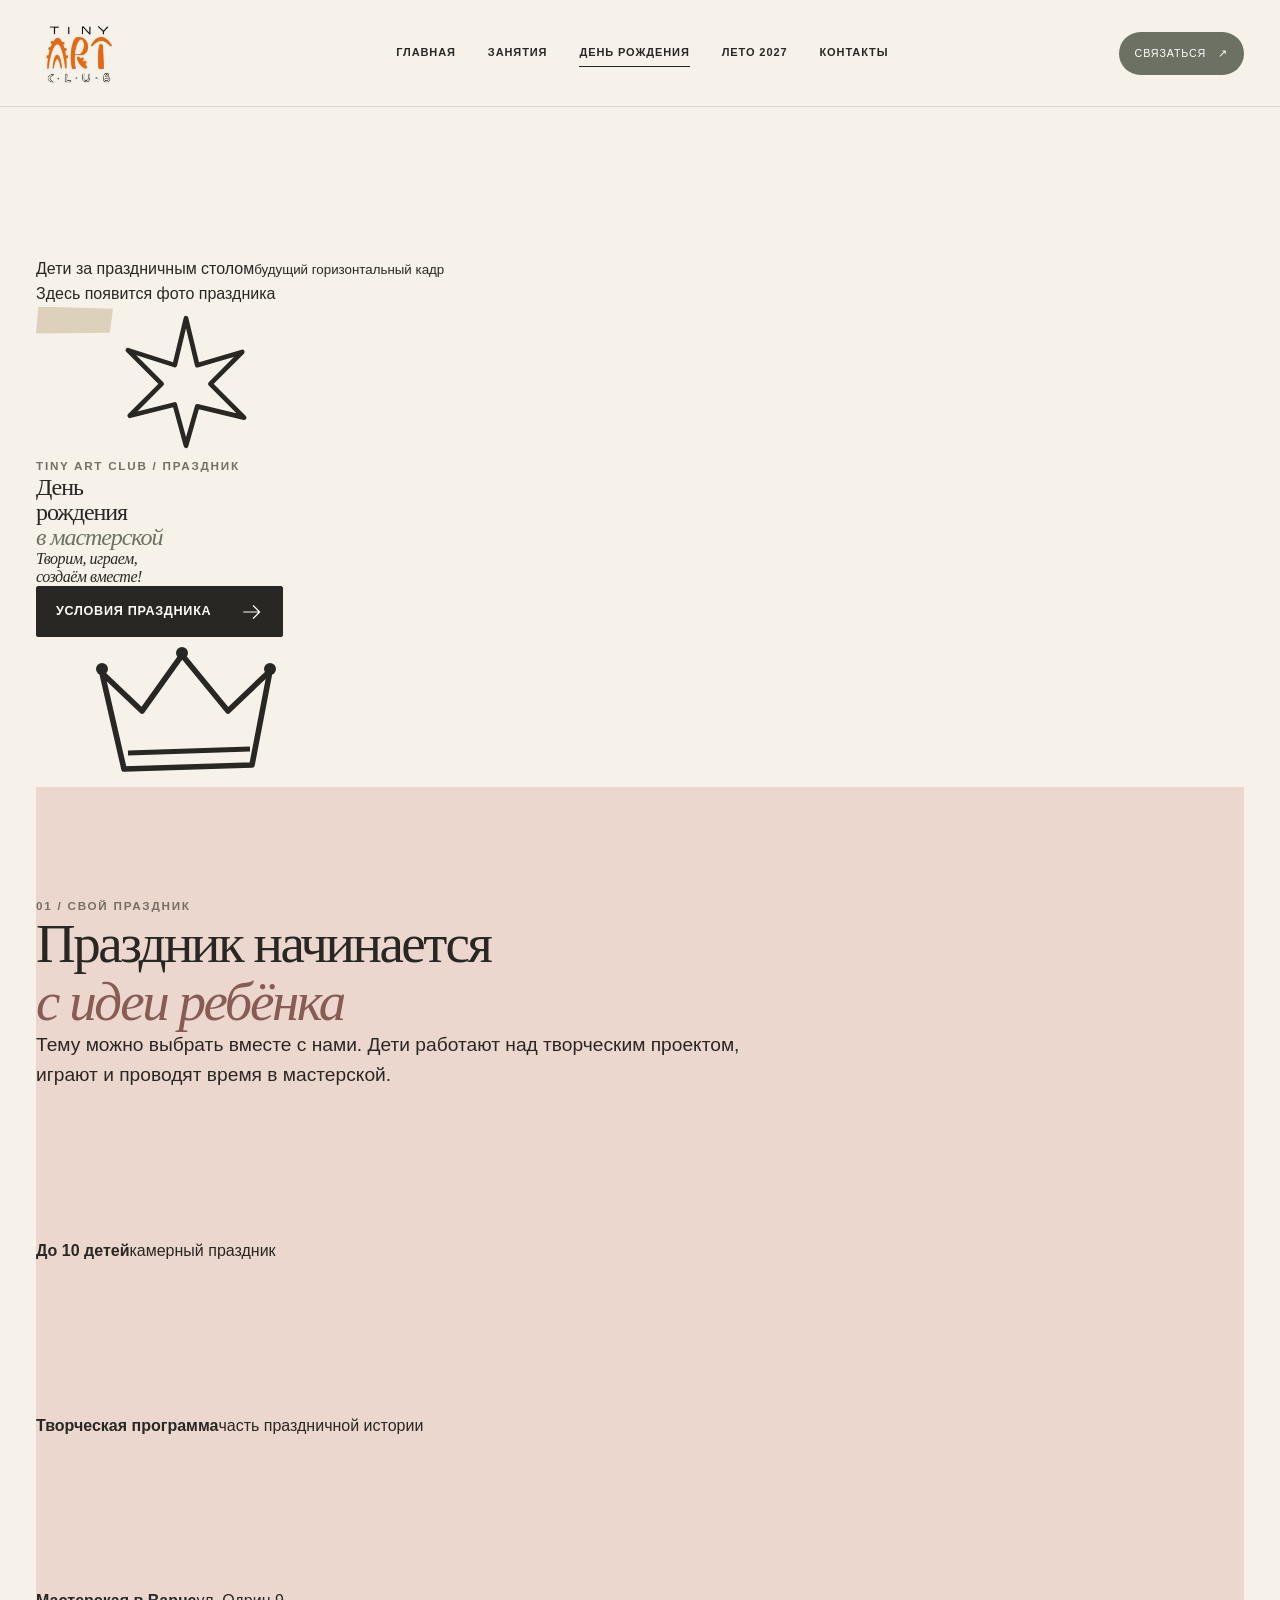
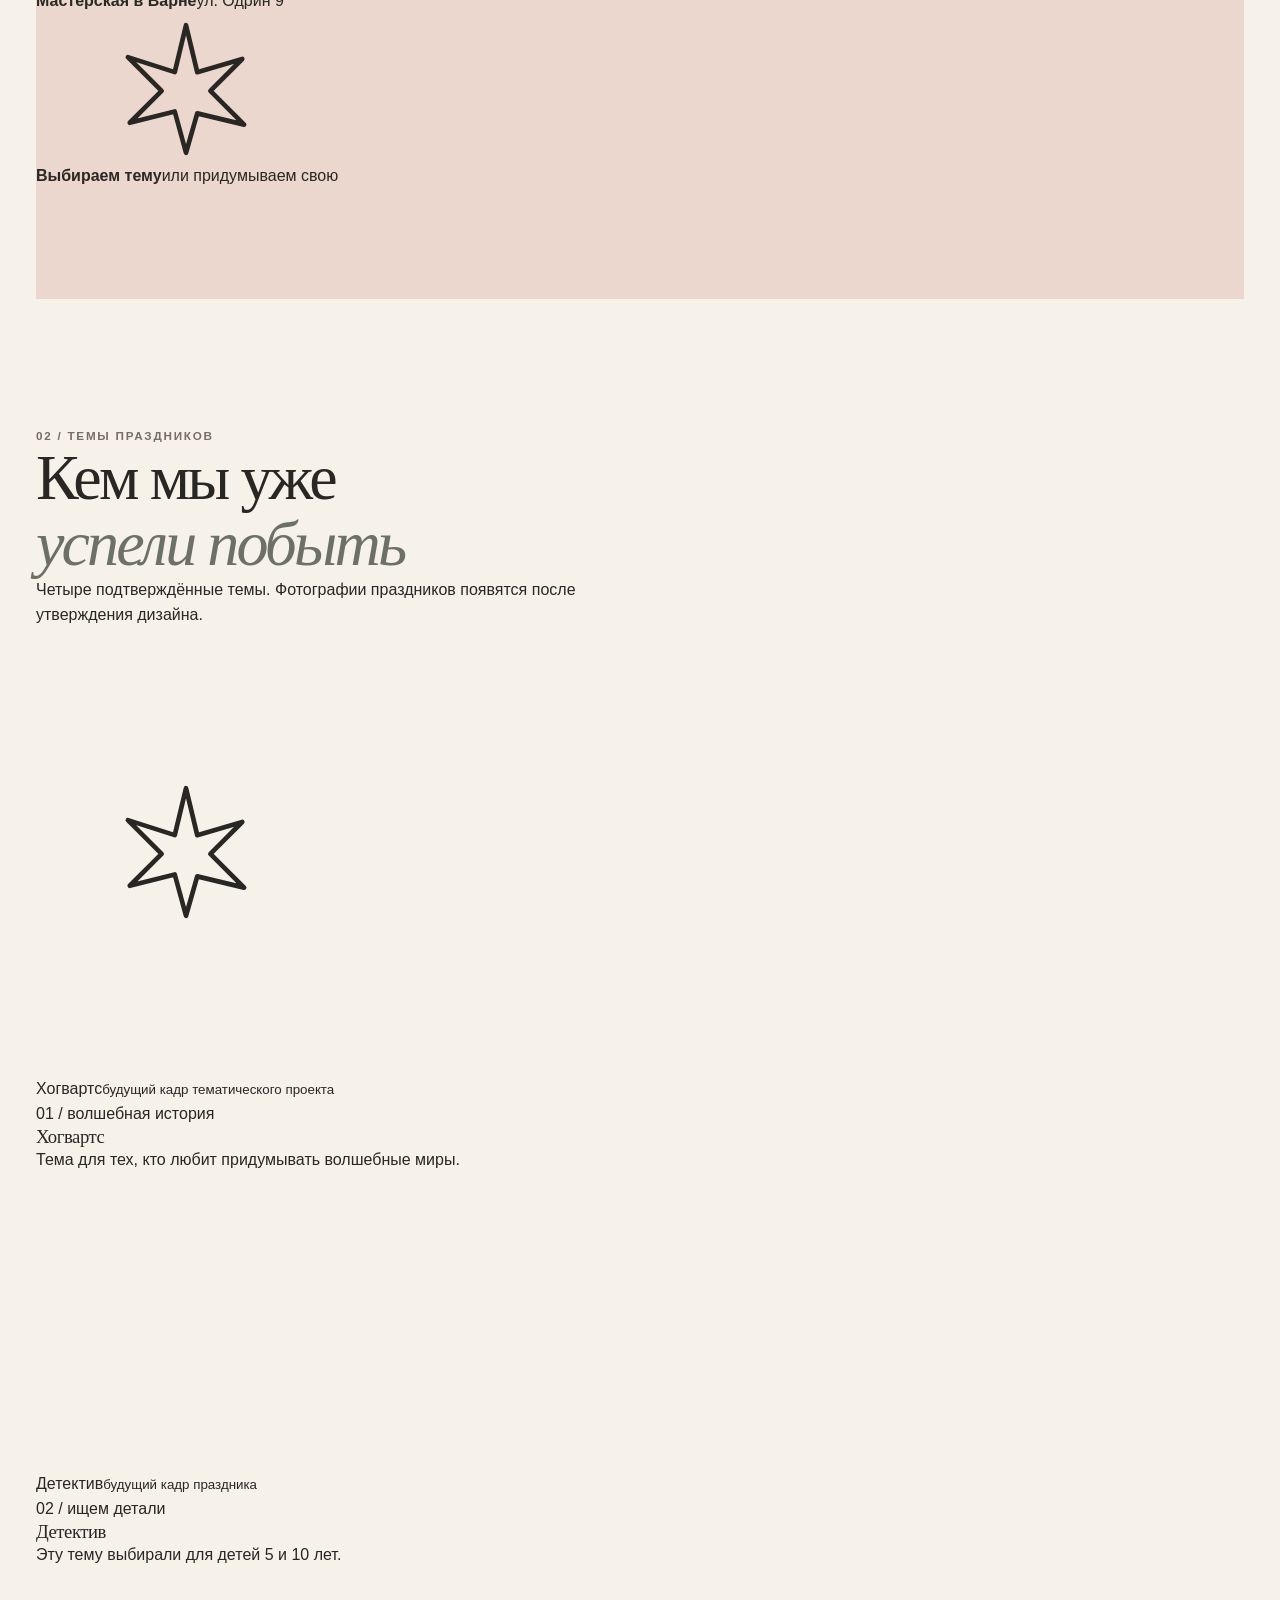
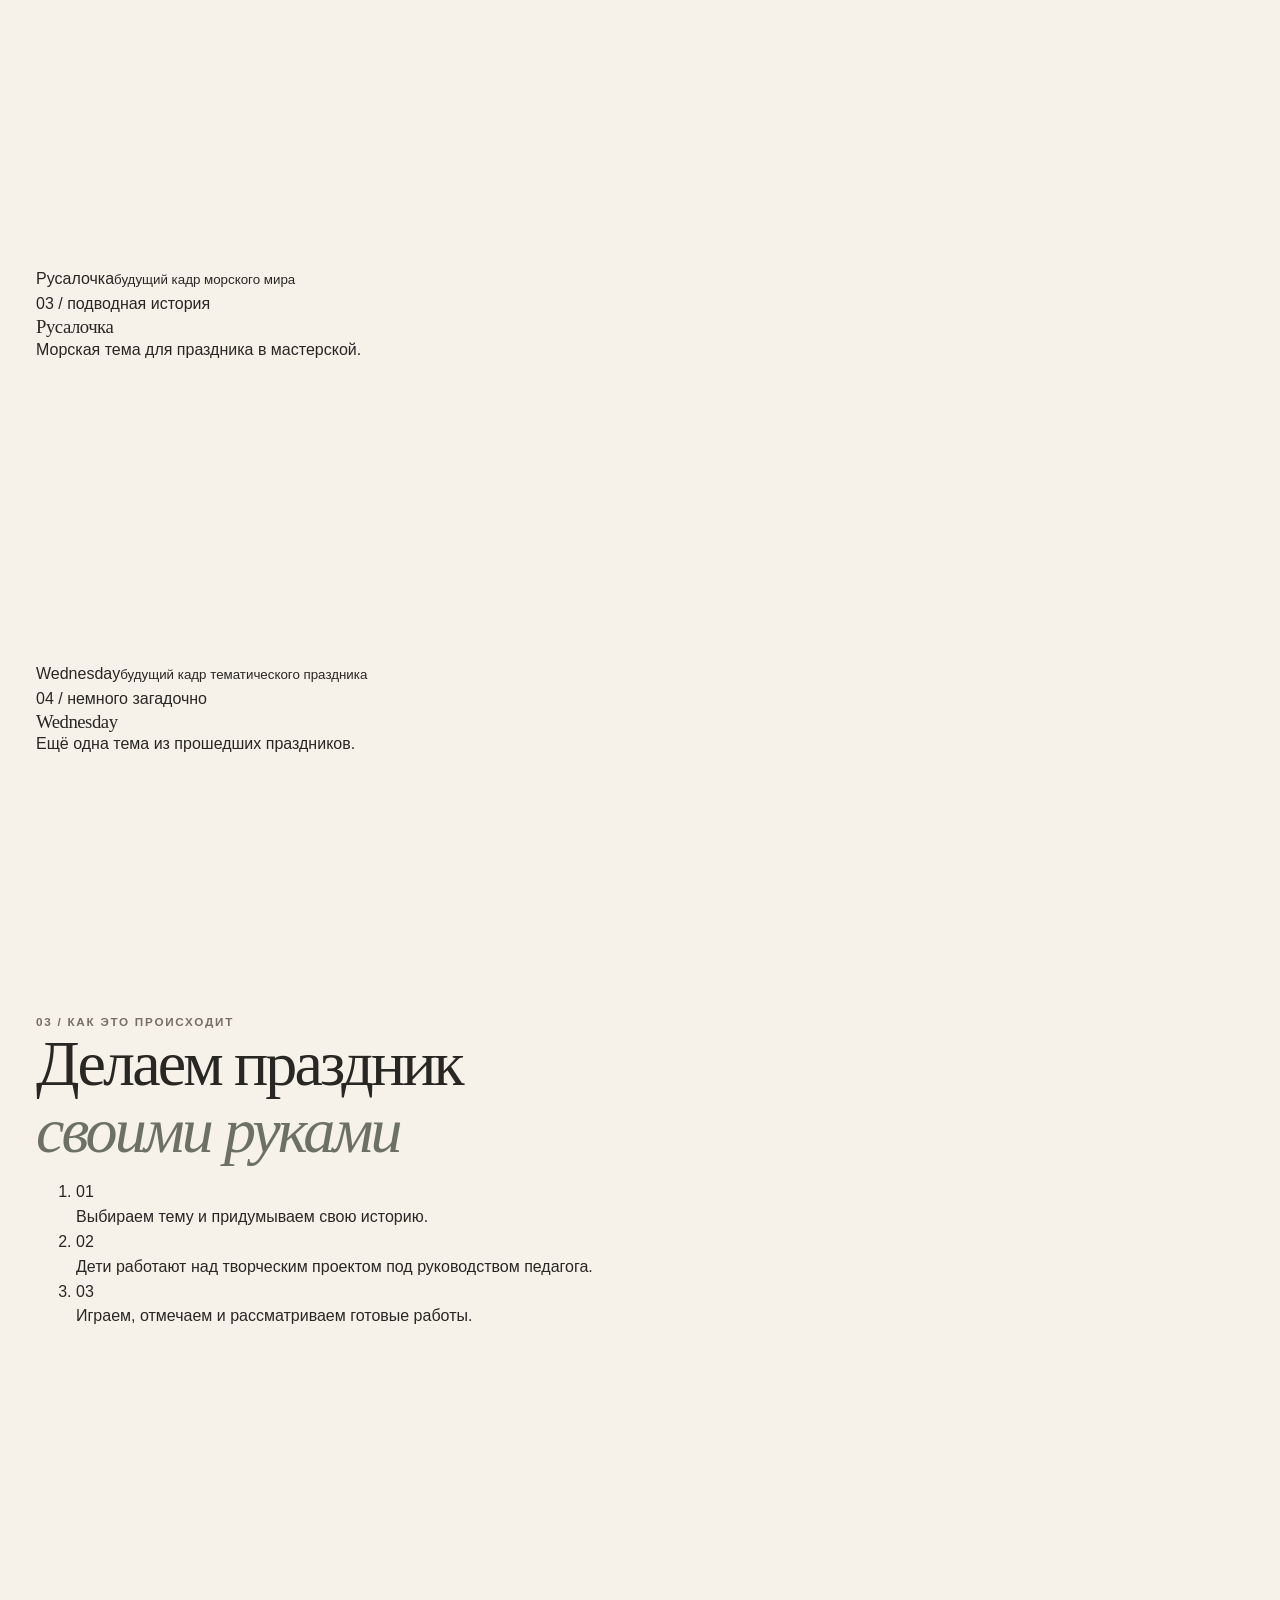
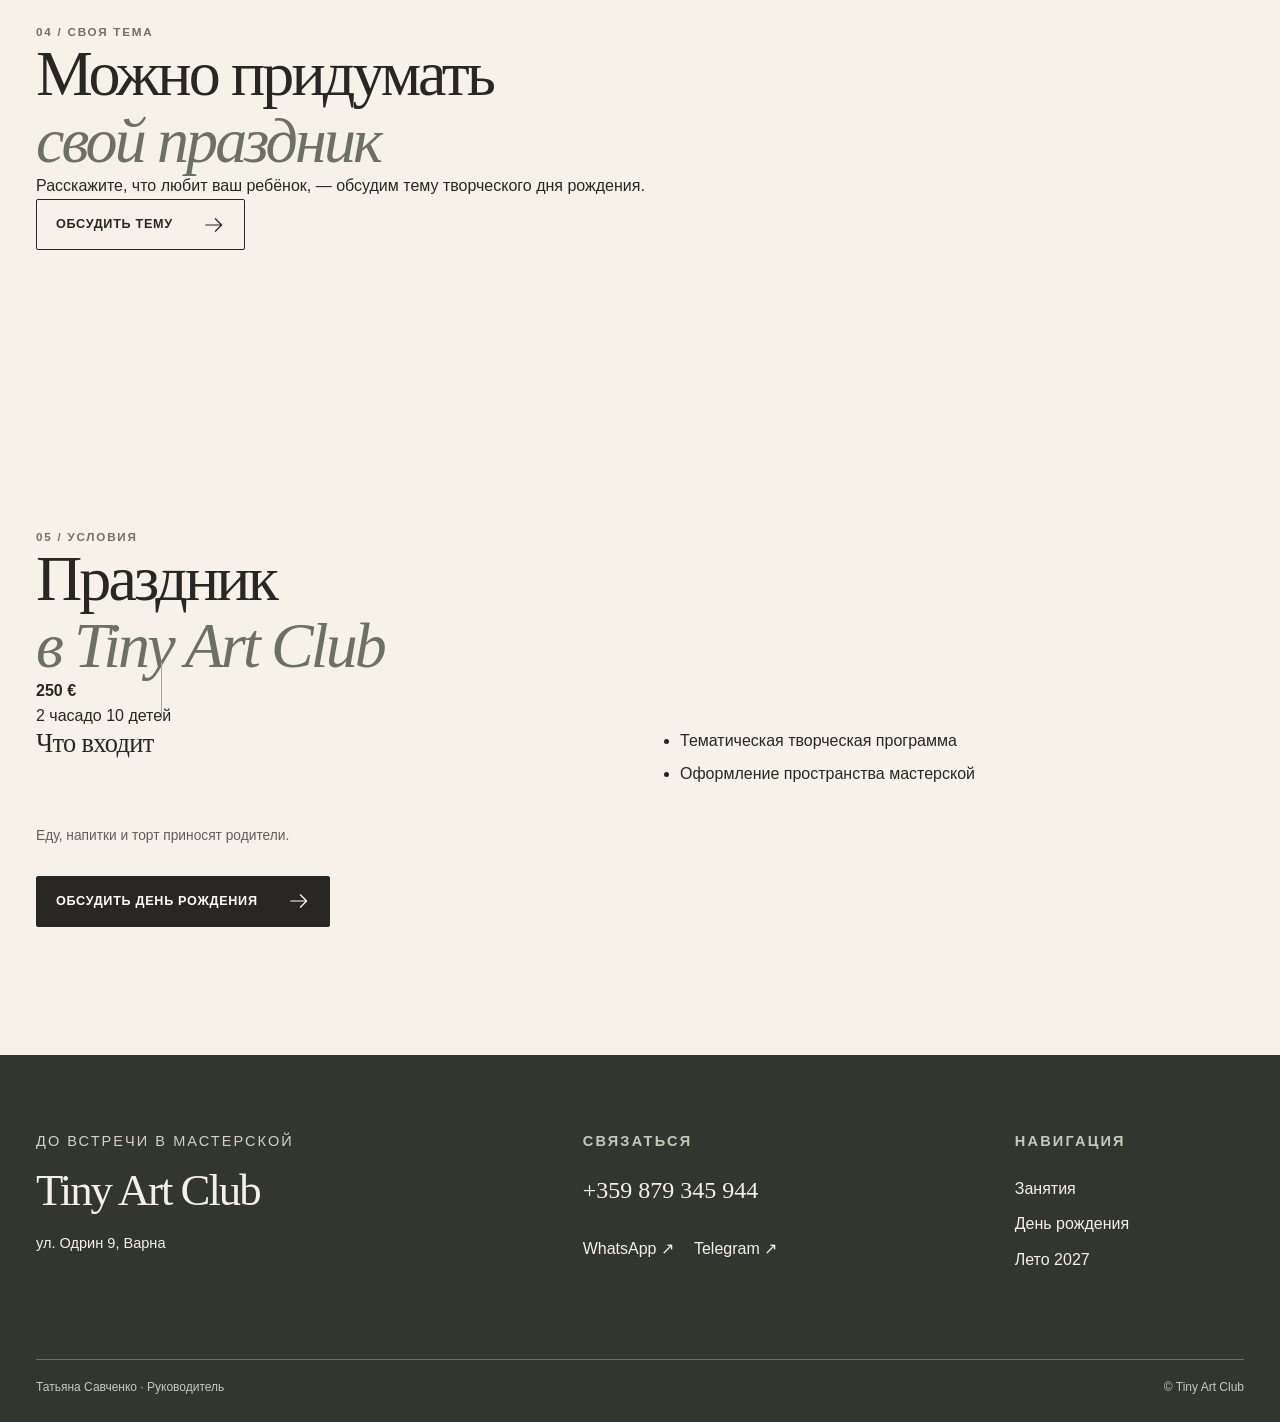
==== commit 4cfa1811: "Add files via upload" ====
--- a/birthday.html
+++ b/birthday.html
@@ -1,30 +1,33 @@
 <!doctype html>
 <html lang="ru">
 <head>
-  <meta charset="utf-8"><meta name="viewport" content="width=device-width, initial-scale=1"><meta name="robots" content="noindex, nofollow"><meta name="theme-color" content="#f6f2ea">
+  <meta charset="utf-8"><meta name="viewport" content="width=device-width, initial-scale=1"><meta name="robots" content="noindex, nofollow"><meta name="theme-color" content="#f7f2e9">
   <title>День рождения в Tiny Art Club — творческий праздник в Варне</title>
-  <meta name="description" content="Тематический творческий день рождения в Tiny Art Club: реальные праздники, программа, условия и стоимость 250 € за 2 часа для группы до 10 детей.">
-  <meta property="og:type" content="website"><meta property="og:title" content="День рождения в Tiny Art Club"><meta property="og:description" content="Творим, играем, придумываем вместе."><meta property="og:image" content="assets/img/mermaid-collage.png">
+  <meta name="description" content="Тематический творческий день рождения в Tiny Art Club в Варне: темы праздников, программа и условия — 250 € за 2 часа для группы до 10 детей.">
+  <meta property="og:type" content="website"><meta property="og:title" content="День рождения в Tiny Art Club"><meta property="og:description" content="Творим, играем, придумываем вместе.">
   <link rel="icon" href="assets/img/tiny-art-club-logo.png"><link rel="stylesheet" href="assets/site.css"><script src="assets/site.js" defer></script>
 </head>
 <body class="page-birthday">
   <a class="skip-link" href="#main">К содержимому</a>
-  <header class="site-header"><div class="header-inner wrap"><a class="brand" href="index.html" aria-label="Tiny Art Club — на главную"><img src="assets/img/tiny-art-club-logo.png" width="88" height="89" alt="Tiny Art Club"></a><button class="menu-toggle" type="button" aria-expanded="false" aria-controls="main-nav" aria-label="Открыть меню"><span></span><span></span><span></span></button><nav id="main-nav" class="main-nav" aria-label="Главная навигация"><a href="index.html">Главная</a><a href="index.html#classes">Занятия</a><a href="birthday.html" aria-current="page">День рождения</a><a href="summer-camp.html">Лето 2027</a><a href="#contacts">Контакты</a></nav><a class="header-contact" href="tel:+359879345944">Связаться <span aria-hidden="true">↗</span></a></div></header>
+  <header class="site-header"><div class="wrap header-inner"><a class="brand" href="index.html" aria-label="Tiny Art Club — на главную"><img src="assets/img/tiny-art-club-logo.png" width="88" height="89" alt="Tiny Art Club"></a><button class="menu-toggle" type="button" aria-expanded="false" aria-controls="main-nav" aria-label="Открыть меню"><span></span><span></span><span></span></button><nav id="main-nav" class="main-nav" aria-label="Главная навигация"><a href="index.html">Главная</a><a href="index.html#classes">Занятия</a><a href="birthday.html" aria-current="page">День рождения</a><a href="summer-camp.html">Лето 2027</a><a href="#contacts">Контакты</a></nav><a class="header-contact" href="tel:+359879345944">Связаться <span aria-hidden="true">↗</span></a></div></header>
   <main id="main">
-    <section class="inner-hero birthday-hero wrap" aria-labelledby="birthday-hero-title"><div class="inner-hero-copy"><p class="eyebrow"><span class="line-mark"></span> Праздник, в котором есть место фантазии</p><h1 id="birthday-hero-title">День рождения<br><em>в Tiny Art Club</em></h1><p class="hand-note">Творим, играем,<br>придумываем вместе.</p><p class="lead">Тему можно придумать вокруг возраста, интересов и любимых историй ребёнка.</p><a class="button button-dark" href="#package">Условия праздника <svg aria-hidden="true"><use href="assets/icons.svg#arrow"></use></svg></a></div><div class="birthday-hero-art"><div class="photo-frame birthday-hero-photo"><img src="assets/img/mermaid-collage.png" width="680" height="683" alt="Фотоколлаж с детского праздника: костюмы, игры и творческая работа"></div><span class="hand-note hero-art-note">каждый праздник —<br>своя история</span><svg class="doodle birthday-star" aria-hidden="true"><use href="assets/icons.svg#star"></use></svg></div></section>
-
-    <section class="birthday-intro paper-band"><div class="wrap birthday-intro-layout"><p class="section-index">01 / идея</p><h2>Не выбирать из готового.<br><em>Придумывать вместе.</em></h2><p>В Tiny Art Club праздник становится тематической творческой историей. Расскажите, что любит ребёнок, — и мы обсудим подходящую идею.</p></div></section>
-
-    <section class="party-stories wrap section-space" aria-labelledby="stories-title"><div class="section-heading"><p class="section-index">02 / уже случилось</p><h2 id="stories-title">Какими уже были<br><em>наши праздники</em></h2><p>Настоящие темы и фрагменты настоящих праздников.</p></div><div class="party-wall">
-      <article class="party-story story-hogwarts"><div class="story-image"><img src="assets/img/hogwarts-collage.png" width="684" height="696" loading="lazy" alt="Коллаж праздника в теме Хогвартса: фантастические предметы и детские задания"></div><div class="story-copy"><span class="story-number">01</span><h3>Хогвартс</h3><p>Волшебная тема с творческими деталями.</p></div></article>
-      <article class="party-story story-detective"><div class="story-image"><img src="assets/img/detective-collage.png" width="679" height="581" loading="lazy" alt="Фотоколлаж с детского праздника в мастерской: гости вместе рассматривают книгу и участвуют в занятии"></div><div class="story-copy"><span class="story-number">02</span><h3>Детектив</h3><p>Одна идея может стать историей и для 5-летних, и для 10-летних.</p><small>Фото — моменты праздника в мастерской</small></div></article>
-      <article class="party-story story-mermaid"><div class="story-image"><img src="assets/img/mermaid-collage.png" width="680" height="683" loading="lazy" alt="Фотоколлаж праздника «Русалочка»: дети в костюмах, игра с тканью и творческое занятие"></div><div class="story-copy"><span class="story-number">03</span><h3>Русалочка</h3><p>Морская тема, игра и поделки своими руками.</p></div></article>
-      <article class="party-story story-wednesday"><div class="story-image"><img src="assets/img/wednesday-collage.png" width="681" height="567" loading="lazy" alt="Фотоколлаж тёмного тематического праздника: дети в костюмах и ведущая в мастерской"></div><div class="story-copy"><span class="story-number">04</span><h3>Wednesday</h3><p>Тема с совсем другим характером — и своим творческим сценарием.</p></div></article>
+    <section class="birthday-hero wrap" aria-labelledby="birthday-hero-title">
+      <div class="birthday-hero-stage"><div class="birthday-hero-scrap" aria-hidden="true"></div><figure class="photo-slot birthday-main-slot"><div class="slot-face"><svg aria-hidden="true"><use href="assets/icons.svg#cake-art"></use></svg><span>Дети за праздничным столом</span><small>будущий горизонтальный кадр</small></div><figcaption>Здесь появится фото праздника</figcaption></figure><span class="tape birthday-tape" aria-hidden="true"></span><svg class="birthday-stage-star" aria-hidden="true"><use href="assets/icons.svg#star"></use></svg></div>
+      <div class="birthday-hero-paper"><p class="section-index">Tiny Art Club / праздник</p><h1 id="birthday-hero-title">День<br>рождения<br><em>в мастерской</em></h1><p class="hand-note">Творим, играем,<br>создаём вместе!</p><a class="button button-dark" href="#package">Условия праздника <svg aria-hidden="true"><use href="assets/icons.svg#arrow"></use></svg></a><svg class="birthday-paper-crown" aria-hidden="true"><use href="assets/icons.svg#crown"></use></svg></div>
+    </section>
+    <section class="birthday-intro wrap section-space" aria-labelledby="birthday-intro-title"><p class="section-index">01 / свой праздник</p><h2 id="birthday-intro-title">Праздник начинается<br><em>с идеи ребёнка</em></h2><p class="lead">Тему можно выбрать вместе с нами. Дети работают над творческим проектом, играют и проводят время в мастерской.</p><div class="birthday-facts"><div><svg aria-hidden="true"><use href="assets/icons.svg#cake-art"></use></svg><strong>До 10 детей</strong><span>камерный праздник</span></div><div><svg aria-hidden="true"><use href="assets/icons.svg#palette-art"></use></svg><strong>Творческая программа</strong><span>часть праздничной истории</span></div><div><svg aria-hidden="true"><use href="assets/icons.svg#house-art"></use></svg><strong>Мастерская в Варне</strong><span>ул. Одрин 9</span></div><div><svg aria-hidden="true"><use href="assets/icons.svg#star"></use></svg><strong>Выбираем тему</strong><span>или придумываем свою</span></div></div></section>
+    <section class="themes-section torn-section" aria-labelledby="themes-title"><div class="wrap section-space"><div class="section-top"><p class="section-index">02 / темы праздников</p><h2 id="themes-title">Кем мы уже<br><em>успели побыть</em></h2><p>Четыре подтверждённые темы. Фотографии праздников появятся после утверждения дизайна.</p></div>
+      <div class="theme-worlds">
+        <article class="theme-world world-hogwarts"><div class="world-art"><svg class="world-icon" aria-hidden="true"><use href="assets/icons.svg#ticket-art"></use></svg><svg class="world-spark" aria-hidden="true"><use href="assets/icons.svg#star"></use></svg><figure class="photo-slot world-slot"><div class="slot-face"><svg aria-hidden="true"><use href="assets/icons.svg#paper-art"></use></svg><span>Хогвартс</span><small>будущий кадр тематического проекта</small></div></figure></div><div class="world-copy"><span>01 / волшебная история</span><h3>Хогвартс</h3><p>Тема для тех, кто любит придумывать волшебные миры.</p></div></article>
+        <article class="theme-world world-detective"><div class="world-art"><svg class="world-icon" aria-hidden="true"><use href="assets/icons.svg#magnifier-art"></use></svg><figure class="photo-slot world-slot"><div class="slot-face"><svg aria-hidden="true"><use href="assets/icons.svg#magnifier-art"></use></svg><span>Детектив</span><small>будущий кадр праздника</small></div></figure></div><div class="world-copy"><span>02 / ищем детали</span><h3>Детектив</h3><p>Эту тему выбирали для детей 5 и 10 лет.</p></div></article>
+        <article class="theme-world world-mermaid"><div class="world-art"><svg class="world-icon" aria-hidden="true"><use href="assets/icons.svg#shell-art"></use></svg><figure class="photo-slot world-slot"><div class="slot-face"><svg aria-hidden="true"><use href="assets/icons.svg#shell-art"></use></svg><span>Русалочка</span><small>будущий кадр морского мира</small></div></figure></div><div class="world-copy"><span>03 / подводная история</span><h3>Русалочка</h3><p>Морская тема для праздника в мастерской.</p></div></article>
+        <article class="theme-world world-wednesday"><div class="world-art"><svg class="world-icon" aria-hidden="true"><use href="assets/icons.svg#moon-art"></use></svg><figure class="photo-slot world-slot"><div class="slot-face"><svg aria-hidden="true"><use href="assets/icons.svg#moon-art"></use></svg><span>Wednesday</span><small>будущий кадр тематического праздника</small></div></figure></div><div class="world-copy"><span>04 / немного загадочно</span><h3>Wednesday</h3><p>Ещё одна тема из прошедших праздников.</p></div></article>
+      </div>
     </div></section>
-
-    <section class="custom-party section-space" aria-labelledby="custom-title"><div class="wrap custom-layout"><div class="custom-paper blush-paper"><p class="section-index">03 / ваш сюжет</p><h2 id="custom-title">А каким будет<br><em>ваш праздник?</em></h2><p>Необязательно выбирать одну из прошлых тем. Расскажите нам возраст ребёнка, его интересы и любимые истории — и мы обсудим подходящий праздник.</p><a class="text-link" href="https://wa.me/359879345944" target="_blank" rel="noopener noreferrer">Рассказать об идее <svg aria-hidden="true"><use href="assets/icons.svg#arrow"></use></svg></a></div><div class="custom-art" aria-hidden="true"><svg class="custom-crown"><use href="assets/icons.svg#crown"></use></svg><svg class="custom-star"><use href="assets/icons.svg#star"></use></svg><div class="party-paper-shape"></div></div></div></section>
-
-    <section id="package" class="package-section wrap section-space" aria-labelledby="package-title"><div class="section-heading"><p class="section-index">04 / условия</p><h2 id="package-title">Всё по делу</h2></div><div class="package-layout"><div class="package-price"><p>День рождения<br>в Tiny Art Club</p><strong>250 <span>€</span></strong><div class="package-meta"><span>2 часа</span><span>до 10 детей</span></div></div><div class="package-details"><div><h3>Входит</h3><ul><li>Тематическая программа праздника</li><li>Оформленное пространство</li></ul></div><div><h3>Родители приносят</h3><ul><li>Еду и напитки</li><li>Именинный торт</li></ul></div><p>Возраст и интересы ребёнка помогут выбрать идею праздника.</p><a class="button button-dark" href="https://wa.me/359879345944" target="_blank" rel="noopener noreferrer">Обсудить день рождения <svg aria-hidden="true"><use href="assets/icons.svg#arrow"></use></svg></a></div></div></section>
+    <section class="birthday-process wrap section-space" aria-labelledby="birthday-process-title"><div class="section-top"><p class="section-index">03 / как это происходит</p><h2 id="birthday-process-title">Делаем праздник<br><em>своими руками</em></h2></div><ol class="birthday-process-list"><li><span>01</span><p>Выбираем тему и придумываем свою историю.</p></li><li><span>02</span><p>Дети работают над творческим проектом под руководством педагога.</p></li><li><span>03</span><p>Играем, отмечаем и рассматриваем готовые работы.</p></li></ol><svg class="process-doodle" aria-hidden="true"><use href="assets/icons.svg#scribble"></use></svg></section>
+    <section class="custom-party-section wrap" aria-labelledby="custom-title"><div class="custom-party-paper"><div><p class="section-index">04 / своя тема</p><h2 id="custom-title">Можно придумать<br><em>свой праздник</em></h2><p>Расскажите, что любит ваш ребёнок, — обсудим тему творческого дня рождения.</p><a class="button button-light" href="https://wa.me/359879345944" target="_blank" rel="noopener noreferrer">Обсудить тему <svg aria-hidden="true"><use href="assets/icons.svg#arrow"></use></svg></a></div><svg aria-hidden="true"><use href="assets/icons.svg#cake-art"></use></svg></div></section>
+    <section id="package" class="package-section section-space" aria-labelledby="package-title"><div class="wrap package-paper"><div><p class="section-index">05 / условия</p><h2 id="package-title">Праздник<br><em>в Tiny Art Club</em></h2><strong class="package-price">250 €</strong><p class="package-tags"><span>2 часа</span><span>до 10 детей</span></p></div><div class="package-details"><h3>Что входит</h3><ul><li>Тематическая творческая программа</li><li>Оформление пространства мастерской</li></ul><p>Еду, напитки и торт приносят родители.</p><a class="button button-dark" href="https://wa.me/359879345944" target="_blank" rel="noopener noreferrer">Обсудить день рождения <svg aria-hidden="true"><use href="assets/icons.svg#arrow"></use></svg></a></div></div></section>
   </main>
   <footer id="contacts" class="site-footer"><div class="wrap footer-grid"><div><p class="footer-kicker">До встречи в мастерской</p><h2>Tiny Art Club</h2><p>ул. Одрин 9, Варна</p></div><div><p class="footer-label">Связаться</p><a class="footer-phone" href="tel:+359879345944">+359 879 345 944</a><div class="footer-messengers"><a href="https://wa.me/359879345944" target="_blank" rel="noopener noreferrer">WhatsApp ↗</a><a href="https://t.me/+359879345944" target="_blank" rel="noopener noreferrer">Telegram ↗</a></div></div><div><p class="footer-label">Навигация</p><a href="index.html#classes">Занятия</a><a href="birthday.html">День рождения</a><a href="summer-camp.html">Лето 2027</a></div></div><div class="wrap footer-bottom"><span>Татьяна Савченко · Руководитель</span><span>© Tiny Art Club</span></div></footer>
-</body></html>
+</body>
+</html>
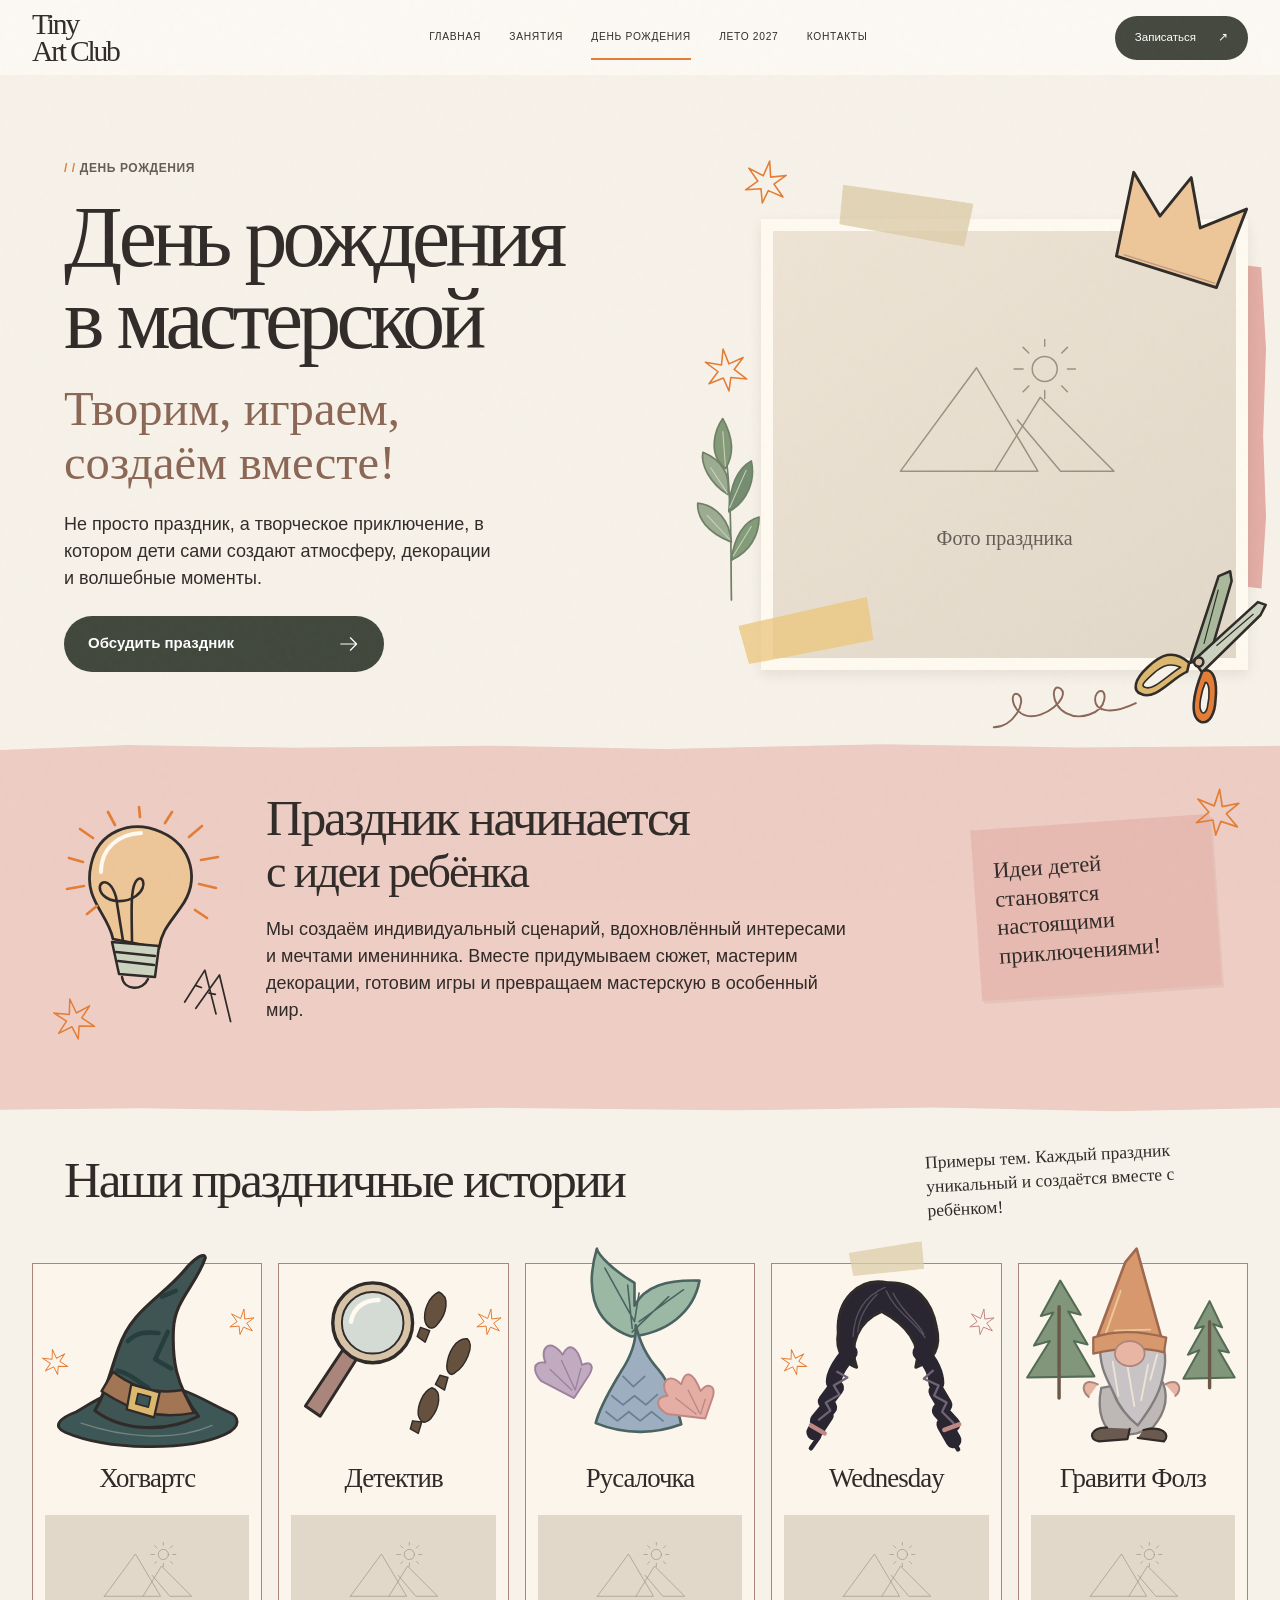
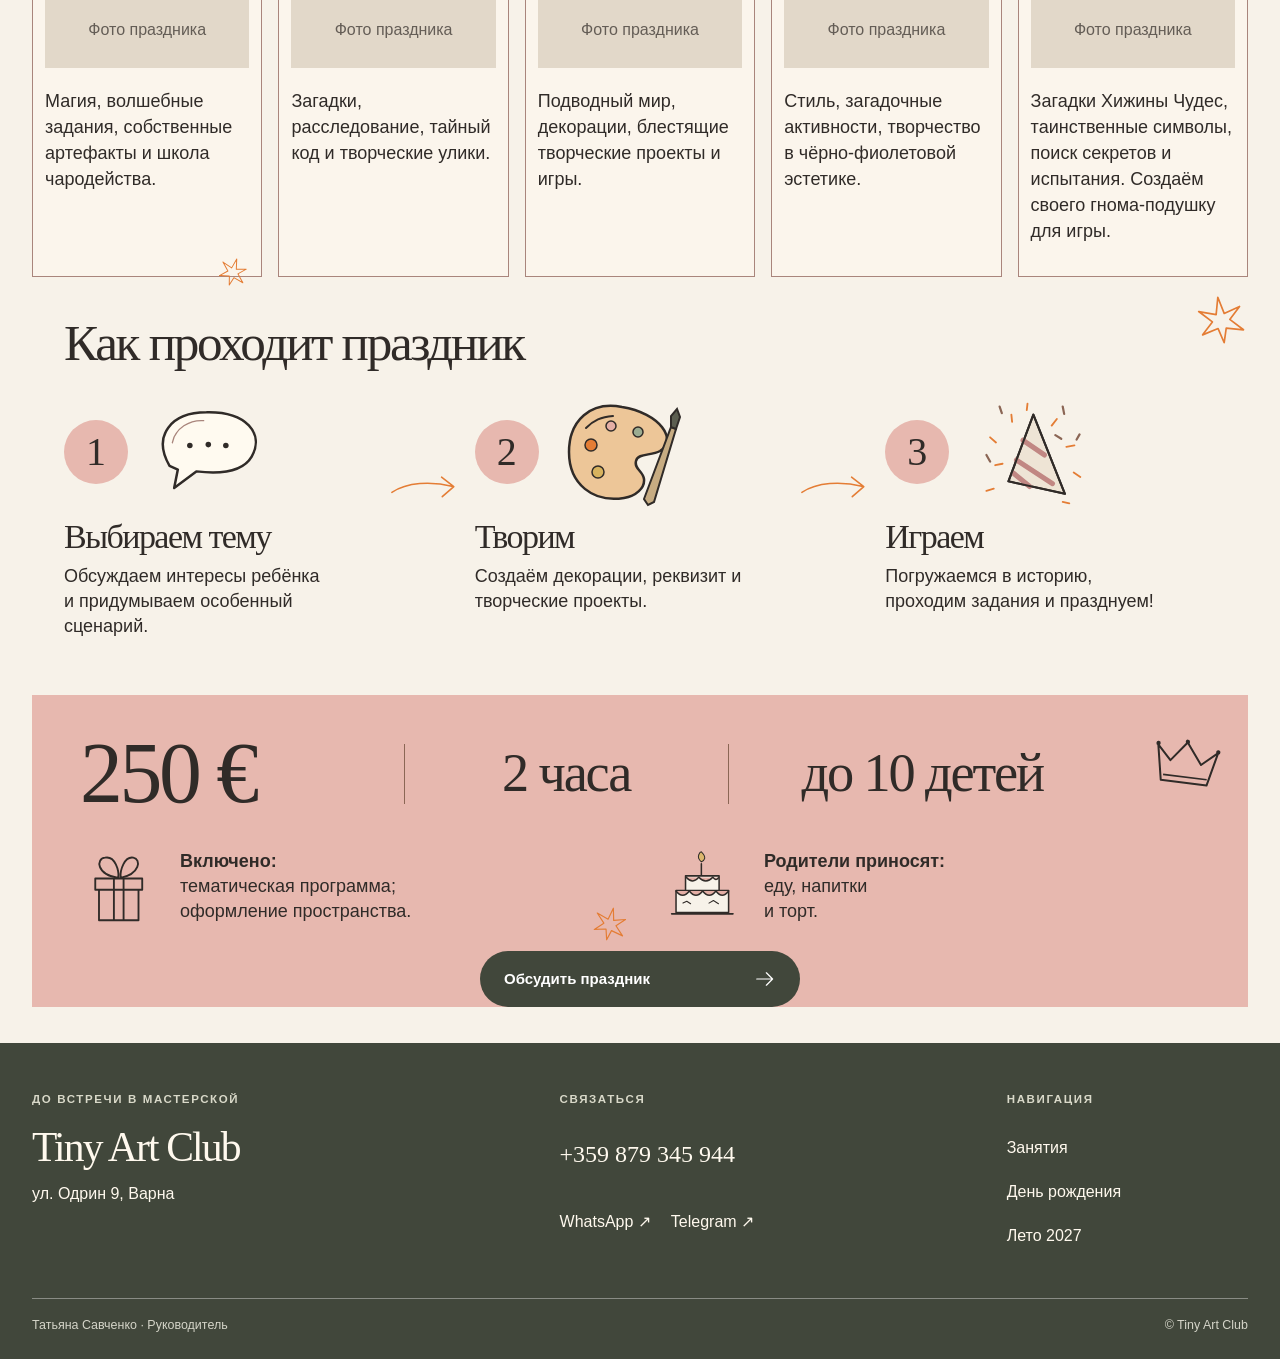
==== commit 5acfa4d9: "Implement approved Tiny Art Club birthday design" ====
--- a/birthday.html
+++ b/birthday.html
@@ -1,32 +1,90 @@
 <!doctype html>
 <html lang="ru">
 <head>
-  <meta charset="utf-8"><meta name="viewport" content="width=device-width, initial-scale=1"><meta name="robots" content="noindex, nofollow"><meta name="theme-color" content="#f7f2e9">
+  <meta charset="utf-8">
+  <meta name="viewport" content="width=device-width, initial-scale=1">
+  <meta name="robots" content="noindex, nofollow">
+  <meta name="theme-color" content="#f7f2e9">
   <title>День рождения в Tiny Art Club — творческий праздник в Варне</title>
-  <meta name="description" content="Тематический творческий день рождения в Tiny Art Club в Варне: темы праздников, программа и условия — 250 € за 2 часа для группы до 10 детей.">
-  <meta property="og:type" content="website"><meta property="og:title" content="День рождения в Tiny Art Club"><meta property="og:description" content="Творим, играем, придумываем вместе.">
-  <link rel="icon" href="assets/img/tiny-art-club-logo.png"><link rel="stylesheet" href="assets/site.css"><script src="assets/site.js" defer></script>
+  <meta name="description" content="День рождения в Tiny Art Club: пять творческих тем, программа и оформление пространства. 250 € за 2 часа для группы до 10 детей. Варна, ул. Одрин 9.">
+  <meta property="og:type" content="website">
+  <meta property="og:title" content="День рождения в Tiny Art Club">
+  <meta property="og:description" content="Творим, играем, создаём вместе! Праздник начинается с идеи ребёнка.">
+  <link rel="icon" href="assets/img/tiny-art-club-logo.png">
+  <link rel="stylesheet" href="assets/site.css">
+  <link rel="stylesheet" href="assets/birthday.css">
+  <script src="assets/site.js" defer></script>
 </head>
 <body class="page-birthday">
   <a class="skip-link" href="#main">К содержимому</a>
-  <header class="site-header"><div class="wrap header-inner"><a class="brand" href="index.html" aria-label="Tiny Art Club — на главную"><img src="assets/img/tiny-art-club-logo.png" width="88" height="89" alt="Tiny Art Club"></a><button class="menu-toggle" type="button" aria-expanded="false" aria-controls="main-nav" aria-label="Открыть меню"><span></span><span></span><span></span></button><nav id="main-nav" class="main-nav" aria-label="Главная навигация"><a href="index.html">Главная</a><a href="index.html#classes">Занятия</a><a href="birthday.html" aria-current="page">День рождения</a><a href="summer-camp.html">Лето 2027</a><a href="#contacts">Контакты</a></nav><a class="header-contact" href="tel:+359879345944">Связаться <span aria-hidden="true">↗</span></a></div></header>
+  <header class="site-header"><div class="wrap header-inner">
+    <a class="brand brand-wordmark" href="index.html" aria-label="Tiny Art Club — на главную"><span>Tiny<br>Art Club</span></a>
+    <button class="menu-toggle" type="button" aria-expanded="false" aria-controls="main-nav" aria-label="Открыть меню"><span></span><span></span><span></span></button>
+    <nav id="main-nav" class="main-nav" aria-label="Главная навигация"><a href="index.html">Главная</a><a href="index.html#classes">Занятия</a><a href="birthday.html" aria-current="page">День рождения</a><a href="summer-camp.html">Лето 2027</a><a href="#contacts">Контакты</a></nav>
+    <a class="header-contact" href="tel:+359879345944">Записаться <span aria-hidden="true">↗</span></a>
+  </div></header>
   <main id="main">
-    <section class="birthday-hero wrap" aria-labelledby="birthday-hero-title">
-      <div class="birthday-hero-stage"><div class="birthday-hero-scrap" aria-hidden="true"></div><figure class="photo-slot birthday-main-slot"><div class="slot-face"><svg aria-hidden="true"><use href="assets/icons.svg#cake-art"></use></svg><span>Дети за праздничным столом</span><small>будущий горизонтальный кадр</small></div><figcaption>Здесь появится фото праздника</figcaption></figure><span class="tape birthday-tape" aria-hidden="true"></span><svg class="birthday-stage-star" aria-hidden="true"><use href="assets/icons.svg#star"></use></svg></div>
-      <div class="birthday-hero-paper"><p class="section-index">Tiny Art Club / праздник</p><h1 id="birthday-hero-title">День<br>рождения<br><em>в мастерской</em></h1><p class="hand-note">Творим, играем,<br>создаём вместе!</p><a class="button button-dark" href="#package">Условия праздника <svg aria-hidden="true"><use href="assets/icons.svg#arrow"></use></svg></a><svg class="birthday-paper-crown" aria-hidden="true"><use href="assets/icons.svg#crown"></use></svg></div>
+    <section class="party-hero wrap" aria-labelledby="party-title">
+      <div class="party-hero-copy">
+        <p class="party-eyebrow"><span aria-hidden="true">/ /</span> День рождения</p>
+        <h1 id="party-title">День рождения<br>в мастерской</h1>
+        <p class="party-hero-hand hand-note">Творим, играем,<br>создаём вместе!</p>
+        <p class="party-hero-description">Не просто праздник, а творческое приключение, в котором дети сами создают атмосферу, декорации и волшебные моменты.</p>
+        <a class="button button-dark party-contact" href="https://wa.me/359879345944" target="_blank" rel="noopener noreferrer">Обсудить праздник <svg aria-hidden="true"><use href="assets/icons.svg#arrow"></use></svg></a>
+      </div>
+      <div class="party-hero-art">
+        <span class="party-pink-slip" aria-hidden="true"></span>
+        <figure class="party-hero-photo"><svg class="party-placeholder-mark" aria-hidden="true"><use href="assets/birthday/illustrations.svg#photo"></use></svg><figcaption>Фото праздника</figcaption></figure>
+        <span class="party-tape party-tape-top" aria-hidden="true"></span>
+        <span class="party-tape party-tape-bottom" aria-hidden="true"></span>
+        <svg class="party-hero-crown" aria-hidden="true"><use href="assets/birthday/illustrations.svg#crown"></use></svg>
+        <svg class="party-hero-sprig" aria-hidden="true"><use href="assets/birthday/illustrations.svg#sprig"></use></svg>
+        <svg class="party-hero-scissors" aria-hidden="true"><use href="assets/birthday/illustrations.svg#scissors"></use></svg>
+        <svg class="party-hero-star party-hero-star-top" aria-hidden="true"><use href="assets/icons.svg#star"></use></svg>
+        <svg class="party-hero-star party-hero-star-side" aria-hidden="true"><use href="assets/icons.svg#star"></use></svg>
+        <svg class="party-hero-curl" aria-hidden="true"><use href="assets/birthday/illustrations.svg#curl"></use></svg>
+      </div>
     </section>
-    <section class="birthday-intro wrap section-space" aria-labelledby="birthday-intro-title"><p class="section-index">01 / свой праздник</p><h2 id="birthday-intro-title">Праздник начинается<br><em>с идеи ребёнка</em></h2><p class="lead">Тему можно выбрать вместе с нами. Дети работают над творческим проектом, играют и проводят время в мастерской.</p><div class="birthday-facts"><div><svg aria-hidden="true"><use href="assets/icons.svg#cake-art"></use></svg><strong>До 10 детей</strong><span>камерный праздник</span></div><div><svg aria-hidden="true"><use href="assets/icons.svg#palette-art"></use></svg><strong>Творческая программа</strong><span>часть праздничной истории</span></div><div><svg aria-hidden="true"><use href="assets/icons.svg#house-art"></use></svg><strong>Мастерская в Варне</strong><span>ул. Одрин 9</span></div><div><svg aria-hidden="true"><use href="assets/icons.svg#star"></use></svg><strong>Выбираем тему</strong><span>или придумываем свою</span></div></div></section>
-    <section class="themes-section torn-section" aria-labelledby="themes-title"><div class="wrap section-space"><div class="section-top"><p class="section-index">02 / темы праздников</p><h2 id="themes-title">Кем мы уже<br><em>успели побыть</em></h2><p>Четыре подтверждённые темы. Фотографии праздников появятся после утверждения дизайна.</p></div>
-      <div class="theme-worlds">
-        <article class="theme-world world-hogwarts"><div class="world-art"><svg class="world-icon" aria-hidden="true"><use href="assets/icons.svg#ticket-art"></use></svg><svg class="world-spark" aria-hidden="true"><use href="assets/icons.svg#star"></use></svg><figure class="photo-slot world-slot"><div class="slot-face"><svg aria-hidden="true"><use href="assets/icons.svg#paper-art"></use></svg><span>Хогвартс</span><small>будущий кадр тематического проекта</small></div></figure></div><div class="world-copy"><span>01 / волшебная история</span><h3>Хогвартс</h3><p>Тема для тех, кто любит придумывать волшебные миры.</p></div></article>
-        <article class="theme-world world-detective"><div class="world-art"><svg class="world-icon" aria-hidden="true"><use href="assets/icons.svg#magnifier-art"></use></svg><figure class="photo-slot world-slot"><div class="slot-face"><svg aria-hidden="true"><use href="assets/icons.svg#magnifier-art"></use></svg><span>Детектив</span><small>будущий кадр праздника</small></div></figure></div><div class="world-copy"><span>02 / ищем детали</span><h3>Детектив</h3><p>Эту тему выбирали для детей 5 и 10 лет.</p></div></article>
-        <article class="theme-world world-mermaid"><div class="world-art"><svg class="world-icon" aria-hidden="true"><use href="assets/icons.svg#shell-art"></use></svg><figure class="photo-slot world-slot"><div class="slot-face"><svg aria-hidden="true"><use href="assets/icons.svg#shell-art"></use></svg><span>Русалочка</span><small>будущий кадр морского мира</small></div></figure></div><div class="world-copy"><span>03 / подводная история</span><h3>Русалочка</h3><p>Морская тема для праздника в мастерской.</p></div></article>
-        <article class="theme-world world-wednesday"><div class="world-art"><svg class="world-icon" aria-hidden="true"><use href="assets/icons.svg#moon-art"></use></svg><figure class="photo-slot world-slot"><div class="slot-face"><svg aria-hidden="true"><use href="assets/icons.svg#moon-art"></use></svg><span>Wednesday</span><small>будущий кадр тематического праздника</small></div></figure></div><div class="world-copy"><span>04 / немного загадочно</span><h3>Wednesday</h3><p>Ещё одна тема из прошедших праздников.</p></div></article>
+
+    <section class="party-idea" aria-labelledby="idea-title">
+      <div class="wrap party-idea-layout">
+        <div class="party-idea-art" aria-hidden="true"><svg class="party-bulb"><use href="assets/birthday/illustrations.svg#bulb"></use></svg><svg class="party-idea-mark"><use href="assets/birthday/illustrations.svg#pencil-mark"></use></svg><svg class="party-idea-star"><use href="assets/icons.svg#star"></use></svg></div>
+        <div class="party-idea-copy"><h2 id="idea-title">Праздник начинается<br><em>с идеи ребёнка</em></h2><p>Мы создаём индивидуальный сценарий, вдохновлённый интересами и мечтами именинника. Вместе придумываем сюжет, мастерим декорации, готовим игры и превращаем мастерскую в особенный мир.</p></div>
+        <aside class="party-idea-note"><p class="hand-note">Идеи детей<br>становятся<br>настоящими<br>приключениями!</p><svg aria-hidden="true"><use href="assets/icons.svg#star"></use></svg></aside>
       </div>
-    </div></section>
-    <section class="birthday-process wrap section-space" aria-labelledby="birthday-process-title"><div class="section-top"><p class="section-index">03 / как это происходит</p><h2 id="birthday-process-title">Делаем праздник<br><em>своими руками</em></h2></div><ol class="birthday-process-list"><li><span>01</span><p>Выбираем тему и придумываем свою историю.</p></li><li><span>02</span><p>Дети работают над творческим проектом под руководством педагога.</p></li><li><span>03</span><p>Играем, отмечаем и рассматриваем готовые работы.</p></li></ol><svg class="process-doodle" aria-hidden="true"><use href="assets/icons.svg#scribble"></use></svg></section>
-    <section class="custom-party-section wrap" aria-labelledby="custom-title"><div class="custom-party-paper"><div><p class="section-index">04 / своя тема</p><h2 id="custom-title">Можно придумать<br><em>свой праздник</em></h2><p>Расскажите, что любит ваш ребёнок, — обсудим тему творческого дня рождения.</p><a class="button button-light" href="https://wa.me/359879345944" target="_blank" rel="noopener noreferrer">Обсудить тему <svg aria-hidden="true"><use href="assets/icons.svg#arrow"></use></svg></a></div><svg aria-hidden="true"><use href="assets/icons.svg#cake-art"></use></svg></div></section>
-    <section id="package" class="package-section section-space" aria-labelledby="package-title"><div class="wrap package-paper"><div><p class="section-index">05 / условия</p><h2 id="package-title">Праздник<br><em>в Tiny Art Club</em></h2><strong class="package-price">250 €</strong><p class="package-tags"><span>2 часа</span><span>до 10 детей</span></p></div><div class="package-details"><h3>Что входит</h3><ul><li>Тематическая творческая программа</li><li>Оформление пространства мастерской</li></ul><p>Еду, напитки и торт приносят родители.</p><a class="button button-dark" href="https://wa.me/359879345944" target="_blank" rel="noopener noreferrer">Обсудить день рождения <svg aria-hidden="true"><use href="assets/icons.svg#arrow"></use></svg></a></div></div></section>
+    </section>
+
+    <section class="party-stories wrap" aria-labelledby="stories-title">
+      <div class="party-stories-heading"><h2 id="stories-title">Наши праздничные истории</h2><p class="hand-note">Примеры тем. Каждый праздник уникальный и создаётся вместе с ребёнком!</p></div>
+      <div class="party-stories-grid">
+        <article class="party-story party-story-wizard"><div class="party-story-art"><svg aria-hidden="true"><use href="assets/birthday/illustrations.svg#wizard"></use></svg><svg class="party-story-star story-star-one" aria-hidden="true"><use href="assets/icons.svg#star"></use></svg><svg class="party-story-star story-star-two" aria-hidden="true"><use href="assets/icons.svg#star"></use></svg></div><h3>Хогвартс</h3><figure class="party-story-photo"><svg aria-hidden="true"><use href="assets/birthday/illustrations.svg#photo"></use></svg><figcaption>Фото праздника</figcaption></figure><p>Магия, волшебные задания, собственные артефакты и школа чародейства.</p><svg class="party-card-star" aria-hidden="true"><use href="assets/icons.svg#star"></use></svg></article>
+        <article class="party-story"><div class="party-story-art"><svg aria-hidden="true"><use href="assets/birthday/illustrations.svg#detective"></use></svg><svg class="party-story-star story-star-two" aria-hidden="true"><use href="assets/icons.svg#star"></use></svg></div><h3>Детектив</h3><figure class="party-story-photo"><svg aria-hidden="true"><use href="assets/birthday/illustrations.svg#photo"></use></svg><figcaption>Фото праздника</figcaption></figure><p>Загадки, расследование, тайный код и творческие улики.</p></article>
+        <article class="party-story"><div class="party-story-art"><svg aria-hidden="true"><use href="assets/birthday/illustrations.svg#mermaid"></use></svg></div><h3>Русалочка</h3><figure class="party-story-photo"><svg aria-hidden="true"><use href="assets/birthday/illustrations.svg#photo"></use></svg><figcaption>Фото праздника</figcaption></figure><p>Подводный мир, декорации, блестящие творческие проекты и игры.</p></article>
+        <article class="party-story party-story-braids"><span class="party-card-tape" aria-hidden="true"></span><div class="party-story-art"><svg aria-hidden="true"><use href="assets/birthday/illustrations.svg#braids"></use></svg><svg class="party-story-star story-star-one" aria-hidden="true"><use href="assets/icons.svg#star"></use></svg><svg class="party-story-star story-star-two" aria-hidden="true"><use href="assets/icons.svg#star"></use></svg></div><h3>Wednesday</h3><figure class="party-story-photo"><svg aria-hidden="true"><use href="assets/birthday/illustrations.svg#photo"></use></svg><figcaption>Фото праздника</figcaption></figure><p>Стиль, загадочные активности, творчество в чёрно-фиолетовой эстетике.</p></article>
+        <article class="party-story"><div class="party-story-art"><svg aria-hidden="true"><use href="assets/birthday/illustrations.svg#gnome"></use></svg></div><h3>Гравити Фолз</h3><figure class="party-story-photo"><svg aria-hidden="true"><use href="assets/birthday/illustrations.svg#photo"></use></svg><figcaption>Фото праздника</figcaption></figure><p>Загадки Хижины Чудес, таинственные символы, поиск секретов и испытания. Создаём своего гнома-подушку для игры.</p></article>
+      </div>
+    </section>
+
+    <section class="party-process wrap" aria-labelledby="process-title">
+      <h2 id="process-title">Как проходит праздник</h2>
+      <svg class="party-process-star" aria-hidden="true"><use href="assets/icons.svg#star"></use></svg>
+      <ol class="party-steps" role="list">
+        <li><div class="party-step-top"><span class="party-step-number" aria-hidden="true">1</span><svg class="party-step-art" aria-hidden="true"><use href="assets/birthday/illustrations.svg#speech"></use></svg></div><h3>Выбираем тему</h3><p>Обсуждаем интересы ребёнка и придумываем особенный сценарий.</p><svg class="party-step-arrow" aria-hidden="true"><use href="assets/birthday/illustrations.svg#step-arrow"></use></svg></li>
+        <li><div class="party-step-top"><span class="party-step-number" aria-hidden="true">2</span><svg class="party-step-art" aria-hidden="true"><use href="assets/icons.svg#palette-art"></use></svg></div><h3>Творим</h3><p>Создаём декорации, реквизит и творческие проекты.</p><svg class="party-step-arrow" aria-hidden="true"><use href="assets/birthday/illustrations.svg#step-arrow"></use></svg></li>
+        <li><div class="party-step-top"><span class="party-step-number" aria-hidden="true">3</span><svg class="party-step-art" aria-hidden="true"><use href="assets/birthday/illustrations.svg#party-hat"></use></svg></div><h3>Играем</h3><p>Погружаемся в историю, проходим задания и празднуем!</p></li>
+      </ol>
+    </section>
+
+    <section id="package" class="party-package wrap" aria-label="Условия праздника">
+      <div class="party-package-facts"><p class="party-price">250 €</p><p>2 часа</p><p>до 10 детей</p></div>
+      <svg class="party-package-crown" aria-hidden="true"><use href="assets/icons.svg#crown"></use></svg>
+      <div class="party-package-details">
+        <div class="party-included"><svg aria-hidden="true"><use href="assets/birthday/illustrations.svg#gift"></use></svg><div><h2>Включено:</h2><ul><li>тематическая программа;</li><li>оформление пространства.</li></ul></div></div>
+        <div class="party-food"><svg aria-hidden="true"><use href="assets/birthday/illustrations.svg#cake"></use></svg><p><strong>Родители приносят:</strong><br>еду, напитки<br>и торт.</p></div>
+      </div>
+      <svg class="party-package-star" aria-hidden="true"><use href="assets/icons.svg#star"></use></svg>
+      <a class="button button-dark party-contact" href="https://wa.me/359879345944" target="_blank" rel="noopener noreferrer">Обсудить праздник <svg aria-hidden="true"><use href="assets/icons.svg#arrow"></use></svg></a>
+    </section>
   </main>
   <footer id="contacts" class="site-footer"><div class="wrap footer-grid"><div><p class="footer-kicker">До встречи в мастерской</p><h2>Tiny Art Club</h2><p>ул. Одрин 9, Варна</p></div><div><p class="footer-label">Связаться</p><a class="footer-phone" href="tel:+359879345944">+359 879 345 944</a><div class="footer-messengers"><a href="https://wa.me/359879345944" target="_blank" rel="noopener noreferrer">WhatsApp ↗</a><a href="https://t.me/+359879345944" target="_blank" rel="noopener noreferrer">Telegram ↗</a></div></div><div><p class="footer-label">Навигация</p><a href="index.html#classes">Занятия</a><a href="birthday.html">День рождения</a><a href="summer-camp.html">Лето 2027</a></div></div><div class="wrap footer-bottom"><span>Татьяна Савченко · Руководитель</span><span>© Tiny Art Club</span></div></footer>
 </body>
--- a/assets/site.css
+++ b/assets/site.css
@@ -1,31 +1,39 @@
-:root{--paper:#f6f2ea;--white:#fffdf8;--ink:#292723;--muted:#625f58;--line:#cfc7bb;--olive:#6d7163;--olive-soft:#d8d9c9;--clay:#c98374;--blush:#ead1ca;--ochre:#d8a752;--orange:#db782f;--serif:Georgia,'Times New Roman',serif;--sans:'Segoe UI',Arial,sans-serif;--ease:cubic-bezier(.2,.7,.2,1)}
-*{box-sizing:border-box}html{scroll-behavior:smooth;scroll-padding-top:105px}body{margin:0;background:var(--paper);color:var(--ink);font-family:var(--sans);font-size:16px;line-height:1.55}img,svg{display:block;max-width:100%}img{height:auto}a{color:inherit;text-decoration:none}button{font:inherit}p,h1,h2,h3,figure{margin:0}h1,h2,h3{font-weight:400}h1,h2{font-family:var(--serif);letter-spacing:-.045em;line-height:1.04}h1 em,h2 em{font-weight:400;color:var(--olive)}h2{font-size:clamp(2.8rem,5vw,5.9rem)}h3{font-family:var(--serif);letter-spacing:-.025em;line-height:1.1}p{max-width:70ch}::selection{background:#eac6a4;color:var(--ink)}:focus-visible{outline:3px solid var(--orange);outline-offset:4px}a,button{-webkit-tap-highlight-color:transparent}.wrap{width:min(100% - 72px,1360px);margin-inline:auto}.section-space{padding-block:clamp(90px,10vw,170px)}.skip-link{position:absolute;z-index:1000;top:-90px;left:16px;background:var(--ink);color:var(--white);padding:12px 18px}.skip-link:focus{top:16px}.section-index,.eyebrow,.footer-label{font-size:.73rem;font-weight:650;text-transform:uppercase;letter-spacing:.15em}.section-index{color:#756f65}.eyebrow{display:flex;align-items:center;gap:12px;color:#58574e}.line-mark{width:31px;height:1px;background:var(--orange)}.lead{font-size:clamp(1.06rem,1.5vw,1.33rem);line-height:1.55}.hand-note{font-family:var(--serif);font-style:italic;letter-spacing:-.03em;line-height:1.15}.micro-copy{font-size:.82rem;color:var(--muted)}.doodle{color:var(--ink)}.actions{display:flex;flex-wrap:wrap;gap:12px}.button{display:inline-flex;align-items:center;justify-content:space-between;gap:30px;min-height:51px;padding:12px 19px;border:1px solid var(--ink);border-radius:2px;font-size:.79rem;font-weight:650;letter-spacing:.055em;text-transform:uppercase;transition:transform .2s var(--ease),background .2s var(--ease),color .2s var(--ease)}.button svg,.text-link svg{width:22px;height:22px;flex:none;transition:transform .2s var(--ease)}.button:hover,.button:focus-visible{transform:rotate(-1deg) translateY(-2px)}.button:hover svg,.text-link:hover svg,.text-link:focus-visible svg{transform:translateX(4px)}.button-dark{background:var(--ink);color:var(--white)}.button-dark:hover{background:#454239}.button-light{background:transparent}.button-light:hover{background:var(--white)}.text-link{display:inline-flex;align-items:center;gap:22px;min-height:44px;padding-block:8px;border-bottom:1px solid currentColor;font-size:.82rem;font-weight:700;letter-spacing:.06em;text-transform:uppercase}.section-heading{display:grid;grid-template-columns:1fr 2fr;column-gap:40px;align-items:start;margin-bottom:55px}.section-heading h2{grid-column:2}.section-heading>p:last-child:not(.section-index){grid-column:2;margin-top:20px;color:var(--muted)}
-/* Navigation */
-.site-header{position:relative;z-index:30;background:var(--paper);border-bottom:1px solid rgba(68,62,50,.13)}.header-inner{display:grid;grid-template-columns:130px 1fr auto;align-items:center;gap:22px;min-height:106px}.brand{width:88px;display:block;mix-blend-mode:multiply}.brand img{width:88px;height:89px;object-fit:cover}.main-nav{display:flex;justify-content:center;align-items:center;gap:clamp(14px,2.5vw,36px)}.main-nav a{position:relative;display:flex;align-items:center;min-height:44px;font-size:.69rem;font-weight:650;text-transform:uppercase;letter-spacing:.08em;white-space:nowrap}.main-nav a:after{content:"";position:absolute;bottom:8px;left:0;width:100%;height:1px;background:var(--ink);transform:scaleX(0);transform-origin:left;transition:transform .2s var(--ease)}.main-nav a:hover:after,.main-nav a:focus-visible:after,.main-nav a[aria-current]:after{transform:scaleX(1)}.header-contact{display:inline-flex;align-items:center;gap:12px;min-height:43px;padding:0 16px;background:var(--olive);border-radius:24px;color:white;font-size:.67rem;letter-spacing:.08em;text-transform:uppercase}.header-contact:hover{background:#565b4f}.menu-toggle{display:none}
-/* Home hero */
-.hero-home{display:grid;grid-template-columns:minmax(0,.93fr) minmax(0,1.07fr);gap:4%;align-items:center;min-height:710px;padding-top:55px;padding-bottom:85px}.hero-copy{position:relative;z-index:2;padding:20px 0 35px 3.5%}.hero-copy h1{max-width:660px;margin:40px 0 22px;font-size:clamp(3.9rem,5.6vw,7.4rem)}.hero-brand{display:block;margin-bottom:14px;font-family:var(--sans);font-size:.82rem;font-weight:650;letter-spacing:.15em;text-transform:uppercase}.hero-copy h1 em{color:var(--ink)}.hero-note{margin:0 0 30px 10%;font-size:clamp(1.5rem,2.1vw,2.5rem);transform:rotate(-3deg)}.hero-copy .micro-copy{margin-top:24px}.hero-composition{position:relative;min-height:590px;padding:20px 7% 25px 0}.photo-frame{background:var(--white);padding:10px;box-shadow:0 16px 40px rgba(57,46,32,.12)}.hero-photo{width:min(100%,585px);margin-left:auto;transform:rotate(2deg)}.hero-photo img{width:100%;height:540px;object-fit:cover;object-position:center 49%}.tape{position:absolute;z-index:3;width:77px;height:27px;background:rgba(210,195,165,.75);opacity:.9;clip-path:polygon(3% 0,100% 8%,96% 97%,0 100%)}.tape-one{top:7px;left:23%;transform:rotate(-19deg)}.art-sticker{position:absolute;left:-4%;bottom:0;width:37%;padding:7px;background:var(--white);box-shadow:0 10px 28px #39301e29;transform:rotate(-9deg)}.art-sticker img{aspect-ratio:1.17;object-fit:cover}.hero-star{position:absolute;right:-1%;top:2%;width:83px;height:83px;color:var(--orange);transform:rotate(15deg)}.photo-caption{position:absolute;right:-1%;bottom:0;font-size:1.32rem;transform:rotate(-7deg)}.photo-caption svg{width:70px;height:52px;margin-left:50px;transform:rotate(160deg)}
-/* Intro and activities */
-.paper-band{position:relative;background:#e8e7dc;clip-path:polygon(0 2%,8% 0,20% 1%,33% 0,49% 1%,64% 0,82% 1%,100% 0,100% 98%,86% 100%,67% 99%,43% 100%,22% 99%,0 100%)}.intro-section{padding:105px 0 115px}.intro-layout{position:relative;display:grid;grid-template-columns:1fr 2fr;gap:40px}.intro-layout h2{margin-bottom:30px}.intro-layout .lead{max-width:670px}.intro-spark{position:absolute;right:2%;bottom:-50px;width:70px;height:70px;color:var(--orange)}.activities-list{display:grid;grid-template-columns:repeat(4,1fr);border-top:1px solid var(--line)}.activity{position:relative;min-height:280px;padding:25px 28px 25px 0;border-bottom:1px solid var(--line)}.activity+.activity{padding-left:28px;border-left:1px solid var(--line)}.activity-number{font-size:.72rem;color:var(--muted)}.activity-icon{width:75px;height:75px;margin:14px 0 23px;color:#916e52;transform:rotate(-6deg)}.activity:nth-child(2) .activity-icon{transform:rotate(7deg)}.activity:nth-child(3) .activity-icon{transform:rotate(2deg)}.activity:nth-child(4) .activity-icon{transform:rotate(-10deg)}.activity h3{max-width:210px;font-size:1.57rem}.activity p{max-width:210px;margin-top:11px;color:var(--muted);font-size:.9rem}
-/* Method */
-.method-section{background:#efe9df}.method-layout{display:grid;grid-template-columns:1fr .91fr;gap:9%;align-items:center}.method-copy h2{margin:28px 0 30px}.method-copy .lead{max-width:590px}.method-steps{display:flex;flex-wrap:wrap;gap:9px 24px;max-width:590px;margin:44px 0 0;padding:0;list-style:none}.method-steps li{position:relative;padding:7px 0;font-family:var(--serif);font-style:italic;font-size:1.2rem}.method-steps li:not(:last-child):after{content:'→';display:inline-block;margin-left:22px;color:var(--orange);font-family:var(--sans);font-style:normal}.method-image{position:relative;width:min(100%,500px);justify-self:center;transform:rotate(2deg)}.method-image img{width:100%;height:620px;object-fit:cover;object-position:center 32%;border:10px solid var(--white);box-shadow:0 18px 35px #443d3026}.tape-two{top:-14px;left:43%;transform:rotate(9deg)}.method-image figcaption{display:flex;align-items:end;justify-content:space-between;gap:16px;margin-top:16px;color:var(--muted);font-size:.74rem}.method-image figcaption .hand-note{color:var(--ink);font-size:1.4rem}
-/* Schedule */
-.schedule-section{background:var(--paper)}.schedule-heading{margin-bottom:50px}.schedule-grid{display:grid;grid-template-columns:repeat(4,1fr);gap:18px}.schedule-sheet{position:relative;min-height:235px;padding:28px 26px 25px;background:var(--white);border:2px solid #a7928b;box-shadow:7px 7px 0 #eadcd4;transform:rotate(-1deg)}.schedule-sheet:before{content:"";position:absolute;inset:7px -8px -8px 7px;z-index:-1;border-right:1px dashed #9d7770;border-bottom:1px dashed #9d7770}.schedule-sheet:nth-child(2){transform:rotate(1.3deg)}.schedule-sheet:nth-child(3){transform:rotate(-.8deg)}.schedule-sheet:nth-child(4){transform:rotate(1.1deg)}.schedule-sheet h3{margin-bottom:20px;font-size:1.8rem}.schedule-sheet p{margin-bottom:12px;font-size:.94rem;line-height:1.4}.schedule-sheet time{display:block;font-weight:700;font-size:1.02rem}.schedule-sheet small{display:block;margin-top:7px;color:var(--muted);font-size:.8rem}.sheet-saturday{grid-column:1/-1;min-height:0;margin-top:18px;padding:25px 32px 34px;transform:rotate(.4deg)!important}.sheet-saturday h3{margin-bottom:14px}.saturday-grid{display:grid;grid-template-columns:repeat(4,1fr);gap:16px}.saturday-grid p{padding-right:18px;border-right:1px dashed var(--line)}.saturday-grid p:last-child{border:0}.schedule-bottom{display:flex;justify-content:space-between;gap:35px;align-items:end;margin-top:55px}.schedule-note{max-width:430px;font-size:1.34rem;transform:rotate(-2deg)}.prices-inline{display:flex;gap:60px;border-top:1px solid var(--ink);padding-top:16px}.prices-inline div{display:flex;flex-direction:column}.prices-inline span{margin-bottom:9px;color:var(--muted);font-size:.76rem;letter-spacing:.08em;text-transform:uppercase}.prices-inline strong{font-family:var(--serif);font-weight:400;font-size:1.65rem;line-height:1.25;white-space:nowrap}.prices-inline small{font-family:var(--sans);font-size:.73rem}
-/* Gallery and Tatiana */
-.gallery-section{padding-top:75px}.gallery-wall{display:grid;grid-template-columns:1.13fr .87fr 1fr;align-items:start;gap:28px}.gallery-item{position:relative;padding:9px 9px 17px;background:var(--white);box-shadow:0 10px 25px #3a332119}.gallery-item img{width:100%;object-fit:cover}.gallery-item figcaption{padding:10px 5px 0;font-family:var(--serif);font-style:italic;font-size:1rem}.gallery-one{transform:rotate(-3deg)}.gallery-one img{aspect-ratio:.86}.gallery-two{margin-top:83px;transform:rotate(3deg)}.gallery-two img{aspect-ratio:.82}.gallery-three{margin-top:17px;transform:rotate(-1.5deg)}.gallery-three img{aspect-ratio:.86}.tatiana-section{padding:110px 0;background:#dedfd0}.tatiana-layout{display:grid;grid-template-columns:.76fr 1.24fr;gap:10%;align-items:center}.portrait-frame{width:min(100%,385px);justify-self:end;padding:9px;background:var(--white);box-shadow:0 10px 30px #3a332126;transform:rotate(-3deg)}.portrait-frame img{width:100%;height:480px;object-fit:cover;object-position:center 36%}.tatiana-copy h2{margin:30px 0 24px}.tatiana-copy p:last-of-type{font-size:1.12rem}.tatiana-copy svg{width:60px;height:60px;margin:35px 0 0 34%;color:var(--orange)}
-/* Teasers */
-.teaser-layout{display:grid;grid-template-columns:.82fr 1.18fr;align-items:center;gap:0}.teaser-image{position:relative;z-index:2;width:min(100%,500px);padding:8px;background:var(--white);transform:rotate(-2deg);box-shadow:0 12px 27px #2d271c24}.teaser-image img{width:100%;max-height:525px;object-fit:cover}.teaser-paper{position:relative;min-height:490px;margin-left:-35px;padding:80px 8% 70px 12%}.blush-paper{background:var(--blush);clip-path:polygon(2% 0,19% 1%,38% 0,61% 1%,81% 0,100% 2%,99% 24%,100% 48%,99% 76%,100% 98%,78% 99%,53% 98%,28% 100%,0 98%,1% 73%,0 41%)}.teaser-paper h2{margin:30px 0 20px;font-size:clamp(3.1rem,4.7vw,5.8rem)}.teaser-paper h2 em,.custom-paper h2 em{color:#875c54}.teaser-paper p:not(.section-index){max-width:410px;margin-bottom:27px}.paper-crown{position:absolute;right:8%;bottom:35px;width:80px;height:60px;transform:rotate(14deg)}.camp-teaser{background:#e4e4d6;clip-path:polygon(0 1%,18% 0,36% 1%,61% 0,81% 1%,100% 0,100% 100%,0 100%)}.camp-teaser-layout{display:grid;grid-template-columns:1fr 1fr;gap:4%;align-items:center;min-height:560px}.camp-teaser-copy h2{margin:30px 0 20px}.camp-teaser-copy .lead{max-width:530px}.camp-facts{margin-top:18px;font-size:.88rem;font-weight:650}.status-note{display:inline-block;margin:22px 0;padding:8px 12px;background:#f4eee0;color:#594f40;border-left:3px solid var(--orange);font-size:.88rem}.camp-teaser-copy .button{display:flex;width:max-content}.summer-art{position:relative;height:430px;overflow:hidden}.summer-sun{position:absolute;top:25px;right:15%;width:125px;height:125px;color:#cc9550}.summer-sun svg{width:100%;height:100%}.summer-hill{position:absolute;bottom:-43px;left:0;width:100%;height:190px;background:#abb2a0;clip-path:polygon(0 64%,25% 34%,47% 52%,71% 17%,100% 43%,100% 100%,0 100%)}.summer-house{position:absolute;bottom:80px;width:110px;height:145px;background:#d8ad80;border:2px solid #6b5f4e;box-shadow:7px 7px 0 #ffffff8f}.summer-house:before{content:"";position:absolute;left:-12px;top:-50px;width:130px;height:55px;background:#d6a476;clip-path:polygon(0 100%,50% 0,100% 100%);border-bottom:2px solid #6b5f4e}.summer-house:after{content:"";position:absolute;left:38px;top:54px;width:32px;height:89px;border:2px solid #685d4b;background:#e9d6bb}.house-a{left:23%;transform:rotate(-8deg)}.house-b{left:53%;bottom:61px;transform:rotate(7deg) scale(.8);background:#c99486}.paint-dot{position:absolute;border-radius:50%;background:var(--orange)}.dot-a{top:95px;left:15%;width:13px;height:15px}.dot-b{top:157px;left:73%;width:21px;height:13px;transform:rotate(20deg)}.dot-c{top:33px;left:52%;width:8px;height:8px}
-/* Birthday */
-.inner-hero{display:grid;grid-template-columns:1fr 1fr;gap:5%;align-items:center;min-height:665px;padding-top:55px;padding-bottom:105px}.inner-hero h1{margin:35px 0 25px;font-size:clamp(4.2rem,6vw,7.8rem)}.inner-hero .hand-note{margin:0 0 26px 7%;font-size:clamp(1.6rem,2.4vw,2.7rem);transform:rotate(-3deg)}.inner-hero .lead{max-width:495px;margin-bottom:26px}.birthday-hero-art{position:relative;min-height:520px}.birthday-hero-photo{width:min(100%,530px);margin:20px auto 0;transform:rotate(2deg)}.birthday-hero-photo img{height:480px;width:100%;object-fit:cover}.hero-art-note{position:absolute;left:-4%;bottom:-42px;font-size:1.7rem!important;transform:rotate(-7deg)}.birthday-star{position:absolute;top:-15px;right:0;width:75px;height:75px;color:var(--clay)}.birthday-intro{padding:110px 0;background:#ecd7cf}.birthday-intro-layout{display:grid;grid-template-columns:.6fr 1.65fr .9fr;gap:35px;align-items:start}.birthday-intro h2{font-size:clamp(2.9rem,4.3vw,5.4rem)}.birthday-intro h2 em{color:#875c54}.birthday-intro p:last-child{max-width:290px;margin-top:10px}.party-wall{display:grid;grid-template-columns:1fr 1fr;column-gap:8%;row-gap:120px}.party-story{min-width:0}.story-image{padding:8px;background:var(--white);box-shadow:0 9px 25px #4031281c}.story-image img{width:100%;height:420px;object-fit:cover}.story-hogwarts .story-image{transform:rotate(-2deg)}.story-detective{padding-top:80px}.story-detective .story-image{transform:rotate(2deg)}.story-mermaid .story-image{width:82%;margin-left:auto;transform:rotate(2deg)}.story-wednesday{padding-top:100px}.story-wednesday .story-image{transform:rotate(-2deg)}.story-copy{display:grid;grid-template-columns:45px 1fr;column-gap:14px;max-width:520px;margin:24px 10px 0}.story-copy h3{font-size:2rem}.story-copy p,.story-copy small{grid-column:2;color:var(--muted)}.story-copy small{display:block;margin-top:8px;font-size:.72rem}.story-number{padding-top:7px;border-top:1px solid var(--ink);font-size:.76rem}.custom-party{padding-top:20px}.custom-layout{display:grid;grid-template-columns:1.3fr .7fr;align-items:center}.custom-paper{position:relative;z-index:2;padding:80px 12% 85px}.custom-paper h2{margin:22px 0}.custom-paper p:not(.section-index){max-width:540px;margin-bottom:22px}.custom-art{position:relative;height:410px;margin-left:-70px;background:#e9e4d7;transform:rotate(2deg)}.custom-crown{position:absolute;left:27%;top:23%;width:165px;height:125px;color:#7a675a;transform:rotate(-12deg)}.custom-star{position:absolute;right:13%;bottom:19%;width:74px;height:74px;color:var(--clay)}.party-paper-shape{position:absolute;left:23%;bottom:20%;width:105px;height:90px;background:#d9b9a4;clip-path:polygon(10% 0,97% 6%,90% 100%,0 85%);transform:rotate(14deg)}.package-layout{display:grid;grid-template-columns:.8fr 1.2fr;gap:10%;padding:60px 6%;background:#e7e3d7;clip-path:polygon(0 1%,23% 0,47% 1%,74% 0,100% 1%,99% 99%,70% 100%,41% 99%,0 100%)}.package-price{padding:20px 7% 20px 0;border-right:1px solid #aaa599}.package-price p{font-family:var(--serif);font-size:1.8rem;line-height:1.18}.package-price strong{display:block;margin:20px 0 15px;font-family:var(--serif);font-size:clamp(5rem,9vw,10rem);font-weight:400;line-height:1}.package-price strong span{font-size:.48em}.package-meta{display:flex;gap:16px;flex-wrap:wrap}.package-meta span{padding:8px 13px;border:1px solid var(--ink);border-radius:30px;font-size:.82rem}.package-details{display:grid;grid-template-columns:1fr 1fr;gap:30px 40px;align-content:center}.package-details h3{margin-bottom:15px;font-size:1.65rem}.package-details ul{margin:0;padding-left:20px}.package-details li{margin-bottom:8px}.package-details>p{grid-column:1/-1;font-size:.86rem;color:var(--muted)}.package-details .button{grid-column:1/-1;justify-self:start}
-/* Summer camp */
-.camp-hero{grid-template-columns:1fr 1fr}.camp-hero h1 em{color:#879280}.camp-hero-facts{display:flex;flex-wrap:wrap;gap:8px;margin:0 0 12px}.camp-hero-facts span{padding:7px 12px;border:1px solid #a9aaa0;border-radius:30px;font-size:.79rem}.camp-hero .status-note{display:block;width:max-content;max-width:100%;margin:12px 0 23px}.camp-hero-art{position:relative;height:500px;overflow:hidden;background:#dedfcf;clip-path:polygon(3% 2%,19% 0,35% 2%,53% 1%,73% 0,97% 2%,100% 24%,98% 48%,100% 76%,98% 99%,77% 98%,51% 100%,24% 99%,0 98%,2% 70%,0 38%)}.camp-paper-sky{position:absolute;inset:0;background:linear-gradient(125deg,#d5ddd7 0%,#eee5cd 75%)}.camp-sun{position:absolute;top:48px;right:70px;width:110px;height:110px;color:#c68b47}.camp-mountain{position:absolute;bottom:0;left:-5%;width:115%;height:245px;background:#aab6a2;clip-path:polygon(0 68%,26% 25%,49% 56%,70% 19%,100% 65%,100% 100%,0 100%)}.mountain-two{left:-15%;bottom:-30px;height:180px;background:#c4c4a6;clip-path:polygon(0 44%,24% 6%,55% 54%,84% 19%,100% 65%,100% 100%,0 100%)}.camp-house{position:absolute;bottom:100px;width:105px;height:145px;background:#e6bb92;border:2px solid #675847;box-shadow:8px 8px 0 #ffffff8c}.camp-house:before{content:"";position:absolute;top:-47px;left:-11px;width:124px;height:47px;background:#c98f79;clip-path:polygon(0 100%,50% 0,100% 100%)}.camp-house:after{content:"";position:absolute;bottom:0;left:38px;width:28px;height:72px;border:2px solid #665f50;background:#d6e2dc}.camp-house-one{left:21%;transform:rotate(-9deg)}.camp-house-two{left:53%;bottom:82px;transform:rotate(8deg) scale(.8);background:#d2a3a0}.camp-tent{position:absolute;bottom:48px;right:8%;width:130px;height:110px;background:#b87763;clip-path:polygon(0 100%,50% 0,100% 100%);transform:rotate(-5deg)}.camp-tent:after{content:"";position:absolute;bottom:0;left:40%;width:26%;height:49%;background:#5d5a50;clip-path:polygon(0 100%,50% 0,100% 100%)}.camp-splash{position:absolute;border-radius:45%;background:var(--orange)}.splash-one{top:91px;left:14%;width:21px;height:13px;transform:rotate(-20deg)}.splash-two{top:174px;right:20%;width:13px;height:18px}.camp-art-note{position:absolute;left:8%;top:47%;font-size:1.35rem;transform:rotate(-10deg)}.camp-story{padding:110px 0;background:#e4e5d9}.camp-story-layout{display:grid;grid-template-columns:.75fr 2fr;gap:40px}.camp-story .lead{max-width:710px;margin-top:30px}.camp-activity-row{display:grid;grid-template-columns:repeat(4,1fr);border-top:1px solid var(--line);border-bottom:1px solid var(--line)}.camp-activity-row>div{display:flex;align-items:center;gap:15px;padding:20px 15px;border-right:1px solid var(--line)}.camp-activity-row>div:first-child{padding-left:0}.camp-activity-row>div:last-child{border-right:0}.camp-activity-row svg{width:51px;height:51px;flex:none;color:#8c765c}.camp-activity-row span{font-family:var(--serif);font-size:1.28rem}.camp-work{display:grid;grid-template-columns:1fr 1fr;gap:10%;align-items:center;margin-top:75px}.camp-work figure{width:min(100%,460px);padding:8px;background:var(--white);transform:rotate(-3deg);box-shadow:0 10px 25px #3d312321}.camp-work img{width:100%;height:400px;object-fit:cover}.camp-work figcaption{padding:10px;font-family:var(--serif);font-style:italic}.camp-work-note .hand-note{font-size:clamp(2rem,3vw,3.3rem)}.camp-work-note p:last-child{max-width:340px;margin-top:25px;color:var(--muted);font-size:.88rem}.weeks-section{background:#e9e7dc}.weeks-list{display:grid;grid-template-columns:repeat(6,1fr);gap:10px;margin:0;padding:0;list-style:none}.weeks-list li{min-height:130px;padding:17px 13px;border:1px solid #bcb6a8;background:#f5f1e8;transform:rotate(-1deg)}.weeks-list li:nth-child(3n){transform:rotate(1deg)}.weeks-list li:nth-child(4n){transform:rotate(-.5deg)}.weeks-list span{display:block;font-family:var(--serif);font-size:2.5rem;line-height:1.1;color:var(--olive)}.weeks-list small{display:block;margin-top:20px;color:var(--muted);font-size:.75rem}.terms-layout{display:grid;grid-template-columns:1fr 1fr;gap:9%;padding:65px 7%;background:#dce0d0;clip-path:polygon(0 1%,29% 0,58% 1%,100% 0,99% 100%,71% 99%,43% 100%,0 99%)}.terms-price p{font-family:var(--serif);font-size:1.8rem}.terms-price>div{display:flex;align-items:baseline;gap:17px;border-bottom:1px solid #a8ad9e;padding:19px 0}.terms-price strong{font-family:var(--serif);font-size:clamp(3.5rem,6vw,6.5rem);font-weight:400;line-height:1}.terms-price span{font-size:.92rem}.terms-details{align-self:center}.terms-details p{max-width:430px;margin-bottom:20px;font-size:1.04rem}.terms-details .status-note{font-size:.88rem}.camp-contact{padding-top:20px}.camp-contact-paper{position:relative;padding:70px 8%;background:#e5cfc0;clip-path:polygon(0 1%,19% 0,43% 1%,69% 0,100% 1%,99% 99%,74% 100%,50% 99%,24% 100%,0 99%)}.camp-contact h2{margin:25px 0}.camp-contact p:not(.section-index){margin-bottom:26px}.contact-sun{position:absolute;right:10%;top:60px;width:115px;height:115px;color:#9a7957}
-/* Footer */
-.site-footer{background:#33362f;color:#f5f0e7;padding:75px 0 25px}.footer-grid{display:grid;grid-template-columns:1.3fr 1fr .6fr;gap:50px}.footer-kicker{margin-bottom:14px;color:#d3d0c3;font-size:.72rem;letter-spacing:.14em;text-transform:uppercase}.site-footer h2{margin-bottom:19px;font-size:clamp(2.4rem,3.5vw,4.4rem)}.site-footer p{font-size:.91rem}.footer-label{margin-bottom:19px;color:#c6c8ba}.footer-phone{display:block;font-family:var(--serif);font-size:1.5rem}.footer-messengers{display:flex;gap:20px;margin-top:23px}.footer-messengers a,.footer-grid>div:last-child a{display:block;width:max-content;padding:5px 0;border-bottom:1px solid transparent}.footer-messengers a:hover,.footer-grid>div:last-child a:hover{border-color:currentColor}.footer-bottom{display:flex;justify-content:space-between;gap:20px;margin-top:80px;padding-top:18px;border-top:1px solid #ffffff45;color:#c8c9be;font-size:.75rem}
-@media (prefers-reduced-motion:reduce){html{scroll-behavior:auto}*,*:before,*:after{animation-duration:.01ms!important;transition-duration:.01ms!important}}
-@media (max-width:1100px){.wrap{width:min(100% - 52px,1360px)}.header-inner{grid-template-columns:100px 1fr auto;gap:10px}.brand,.brand img{width:74px;height:auto}.main-nav{gap:16px}.main-nav a{font-size:.63rem}.hero-home{min-height:640px}.hero-copy h1{font-size:clamp(3.6rem,5.5vw,6rem)}.hero-photo img{height:490px}.hero-composition{min-height:520px}.schedule-grid{grid-template-columns:repeat(2,1fr)}.sheet-saturday{grid-column:1/-1}.schedule-sheet{min-height:205px}.story-image img{height:350px}.weeks-list{grid-template-columns:repeat(4,1fr)}}
-@media (max-width:960px){.site-header{position:relative}.header-inner{grid-template-columns:1fr auto auto;min-height:88px}.brand,.brand img{width:76px}.menu-toggle{display:flex;flex-direction:column;justify-content:center;gap:6px;order:3;width:46px;height:46px;padding:8px;border:1px solid var(--ink);background:transparent;cursor:pointer}.menu-toggle span{display:block;width:100%;height:1px;background:var(--ink)}.main-nav{display:none;position:absolute;left:0;right:0;top:100%;z-index:40;flex-direction:column;align-items:stretch;gap:0;padding:12px 26px 24px;background:var(--paper);border-bottom:1px solid var(--line);box-shadow:0 15px 24px #0000001a}.main-nav.is-open{display:flex}.main-nav a{min-height:50px;font-size:.78rem;border-bottom:1px solid var(--line)}.main-nav a:after{display:none}.header-contact{justify-self:end}.hero-home{grid-template-columns:1fr 1fr;gap:2%;min-height:0;padding-block:65px 95px}.hero-copy{padding-left:0}.hero-copy h1{font-size:clamp(3.4rem,5.9vw,5.4rem)}.hero-composition{min-height:460px;padding-right:0}.hero-photo img{height:440px}.hero-star{right:0}.art-sticker{left:-8%;width:43%}.photo-caption{display:none}.intro-layout,.camp-story-layout{grid-template-columns:.55fr 2fr}.activities-list{grid-template-columns:repeat(2,1fr)}.activity:nth-child(3){padding-left:0;border-left:0}.method-layout{gap:5%}.method-image img{height:550px}.method-steps{gap:0 10px}.method-steps li{font-size:1.03rem}.method-steps li:not(:last-child):after{margin-left:10px}.gallery-wall{gap:17px}.gallery-item figcaption{font-size:.88rem}.tatiana-layout{gap:7%}.teaser-paper{padding:65px 7% 60px 13%}.teaser-paper h2{font-size:clamp(2.8rem,4.8vw,4.5rem)}.inner-hero{min-height:0;padding-block:70px 100px}.inner-hero h1{font-size:clamp(3.8rem,6vw,6rem)}.birthday-hero-photo img{height:400px}.birthday-hero-art{min-height:450px}.birthday-intro-layout{grid-template-columns:.55fr 1.5fr}.birthday-intro-layout p:last-child{grid-column:2;max-width:560px}.party-wall{gap:80px 6%}.custom-layout{grid-template-columns:1.2fr .8fr}.custom-paper{padding:60px 8%}.package-layout{gap:6%}.camp-hero-art{height:420px}.camp-activity-row{grid-template-columns:repeat(2,1fr)}.camp-activity-row>div:nth-child(2){border-right:0}.camp-activity-row>div:nth-child(-n+2){border-bottom:1px solid var(--line)}}
-@media (max-width:700px){html{scroll-padding-top:70px}.wrap{width:min(100% - 36px,1360px)}.section-space{padding-block:75px}.site-header .header-inner{min-height:76px}.brand,.brand img{width:64px}.header-contact{min-height:42px;padding-inline:13px;font-size:.61rem}.hero-home,.inner-hero{display:flex;flex-direction:column;align-items:stretch;padding-top:42px;padding-bottom:74px}.hero-copy{padding:0}.hero-copy h1{margin:24px 0 18px;font-size:clamp(3.25rem,10vw,5rem)}.hero-brand{font-size:.7rem}.hero-note{margin-left:5%;font-size:1.75rem}.actions{gap:9px}.button{gap:15px;min-height:49px;padding:10px 13px;font-size:.7rem}.button svg{width:19px;height:19px}.hero-copy .micro-copy{margin-top:17px}.hero-composition{min-height:0;margin-top:35px;padding:0 8% 32px 3%}.hero-photo{width:86%;margin-right:0}.hero-photo img{height:430px;object-position:center 42%}.art-sticker{width:39%;left:0;bottom:0}.hero-star{width:58px;height:58px;top:-20px;right:0}.tape-one{left:29%;top:-10px}.section-heading{display:block;margin-bottom:33px}.section-heading h2{margin-top:18px}.section-heading>p:last-child:not(.section-index){margin-top:15px}.intro-section,.birthday-intro,.camp-story{padding:75px 0 82px}.intro-layout,.birthday-intro-layout,.camp-story-layout{display:block}.intro-layout h2,.birthday-intro h2,.camp-story h2{margin:18px 0 22px}.intro-spark{right:0;bottom:-54px;width:50px;height:50px}.activities-list{grid-template-columns:repeat(2,1fr)}.activity{min-height:255px;padding:18px 12px 25px 0}.activity+.activity{padding-left:15px}.activity:nth-child(3){padding-left:0}.activity-icon{width:60px;height:60px;margin:12px 0 18px}.activity h3{font-size:1.27rem;overflow-wrap:anywhere}.activity p{font-size:.82rem}.method-layout{display:flex;flex-direction:column;align-items:stretch;gap:42px}.method-copy h2{margin:18px 0 22px}.method-steps{margin-top:26px}.method-image{width:min(92%,440px);margin-inline:auto}.method-image img{height:470px}.method-image figcaption{font-size:.69rem}.method-image figcaption .hand-note{font-size:1.1rem}.schedule-grid{grid-template-columns:1fr;gap:17px}.schedule-sheet{min-height:0;padding:25px 24px;transform:none!important}.schedule-sheet h3{font-size:1.7rem;margin-bottom:16px}.sheet-saturday{grid-column:auto;margin-top:5px}.saturday-grid{grid-template-columns:1fr 1fr;gap:10px 16px}.saturday-grid p:nth-child(2){border:0}.schedule-bottom{display:block;margin-top:40px}.schedule-note{margin-bottom:25px}.prices-inline{gap:35px}.gallery-wall{grid-template-columns:1fr 1fr;gap:15px}.gallery-one{grid-column:1/3;width:76%}.gallery-two{margin-top:0}.gallery-three{margin-top:28px}.gallery-item figcaption{font-size:.8rem}.tatiana-section{padding:80px 0}.tatiana-layout{display:flex;flex-direction:column-reverse;align-items:stretch;gap:30px}.tatiana-copy h2{margin:17px 0}.tatiana-copy svg{display:none}.portrait-frame{width:min(80%,355px);margin-left:8%;align-self:start}.portrait-frame img{height:390px}.teaser-layout{display:flex;flex-direction:column;align-items:stretch}.teaser-image{width:78%;margin-left:3%}.teaser-image img{max-height:370px}.teaser-paper{margin:-28px 0 0 8%;min-height:0;padding:60px 8% 70px}.teaser-paper h2{font-size:clamp(2.7rem,8vw,4.4rem)}.paper-crown{width:57px;height:43px;right:7%;bottom:20px}.camp-teaser-layout{display:flex;flex-direction:column;align-items:stretch;min-height:0;padding-top:70px}.camp-teaser-copy h2{margin:20px 0}.camp-facts{line-height:1.7}.summer-art{width:100%;height:310px;margin-top:30px}.summer-house{bottom:45px;transform:scale(.8)}.house-a{left:21%;transform:rotate(-8deg) scale(.8)}.house-b{left:51%;bottom:30px;transform:rotate(7deg) scale(.65)}.summer-sun{width:100px;height:100px}.inner-hero h1{margin:25px 0 20px;font-size:clamp(3.4rem,10vw,5rem)}.inner-hero .hand-note{margin-left:4%;font-size:1.75rem}.inner-hero .lead{font-size:1.07rem}.birthday-hero-art{min-height:0;margin-top:42px;padding-bottom:30px}.birthday-hero-photo{width:85%;margin:0 auto}.birthday-hero-photo img{height:380px}.hero-art-note{left:0;bottom:-10px;font-size:1.3rem!important}.birthday-star{width:60px;height:60px;right:0;top:-16px}.birthday-intro-layout p:last-child{margin-top:0}.party-wall{grid-template-columns:1fr;row-gap:62px}.party-story,.story-detective,.story-wednesday{padding-top:0}.story-image{width:90%;margin:0!important}.story-detective .story-image,.story-wednesday .story-image{margin-left:auto!important}.story-mermaid .story-image{width:82%}.story-image img{height:auto;max-height:480px;object-fit:contain}.story-copy{margin:22px 8px 0}.story-copy h3{font-size:1.8rem}.custom-layout{display:block}.custom-paper{padding:60px 8% 70px}.custom-art{height:220px;margin:-30px 8% 0;background:#e9e4d7}.custom-crown{top:25%;left:30%;width:125px;height:95px}.package-layout{grid-template-columns:1fr;gap:35px;padding:40px 7%}.package-price{padding:0 0 30px;border-right:0;border-bottom:1px solid #aaa599}.package-price strong{font-size:5.5rem}.package-details{grid-template-columns:1fr 1fr;gap:25px}.camp-hero-art{width:100%;height:380px;margin-top:35px}.camp-hero .hand-note{margin-left:0}.camp-activity-row span{font-size:1.07rem}.camp-work{grid-template-columns:1fr;gap:35px;margin-top:45px}.camp-work figure{width:80%;margin-left:5%}.camp-work img{height:350px}.camp-work-note{margin-left:5%}.weeks-list{grid-template-columns:repeat(3,1fr)}.weeks-list li{min-height:110px;padding:12px}.weeks-list span{font-size:2rem}.weeks-list small{margin-top:13px;font-size:.69rem}.terms-layout{grid-template-columns:1fr;gap:30px;padding:45px 7%}.terms-price strong{font-size:4.5rem}.terms-details{border-top:1px solid #a8ad9e;padding-top:30px}.camp-contact-paper{padding:55px 7% 65px}.contact-sun{width:65px;height:65px;right:7%;top:33px}.camp-contact .actions{flex-wrap:wrap}.footer-grid{grid-template-columns:1fr 1fr;gap:40px}.footer-grid>div:first-child{grid-column:1/-1}.footer-bottom{margin-top:55px}}
-@media (max-width:430px){.wrap{width:min(100% - 30px,1360px)}.header-contact{display:none}.header-inner{grid-template-columns:1fr auto!important}.hero-copy h1,.inner-hero h1{font-size:clamp(2.9rem,11.2vw,4.1rem)}.hero-photo img{height:360px}.hero-note{font-size:1.5rem}.button{font-size:.65rem}.actions .button{flex:1 1 auto}.activity{min-height:270px}.activity h3{font-size:1.2rem}.activity p{font-size:.77rem}.saturday-grid{grid-template-columns:1fr}.saturday-grid p{border:0;border-bottom:1px dashed var(--line)!important;padding-bottom:9px}.saturday-grid p:last-child{border:0!important}.prices-inline{gap:22px}.prices-inline strong{font-size:1.38rem}.gallery-wall{display:flex;flex-direction:column;align-items:center}.gallery-one,.gallery-two,.gallery-three{width:90%;margin:0}.gallery-two{align-self:flex-end}.gallery-three{align-self:flex-start}.teaser-paper{margin-left:3%}.birthday-hero-photo img{height:310px}.package-details{grid-template-columns:1fr}.package-details>p,.package-details .button{grid-column:auto}.camp-hero-art{height:310px}.camp-house-one{left:13%;transform:rotate(-9deg) scale(.75)}.camp-house-two{left:42%;transform:rotate(8deg) scale(.65)}.camp-tent{right:1%;transform:scale(.8)}.camp-activity-row{grid-template-columns:1fr 1fr}.camp-activity-row>div{flex-direction:column;align-items:start;gap:7px}.camp-work figure{width:91%}.camp-work img{height:300px}.weeks-list{grid-template-columns:repeat(2,1fr)}.footer-grid{grid-template-columns:1fr}.footer-grid>div:first-child{grid-column:auto}.footer-bottom{display:block}.footer-bottom span{display:block;margin-bottom:8px}}
-.camp-prices{margin-top:6px;font-family:var(--serif);font-size:1.35rem}.camp-food{margin-top:8px;color:var(--muted);font-size:.87rem}.birthday-hero-art .hero-art-note{left:auto;right:12%;bottom:-55px;margin:0;font-size:1.45rem!important;transform:rotate(-6deg)}@media(max-width:700px){.birthday-hero-art .hero-art-note{right:8%;bottom:-34px;font-size:1.15rem!important}}
-@media(max-width:360px){.birthday-hero h1{font-size:clamp(2.55rem,10vw,3.1rem)}}
-@media(max-width:360px){.birthday-intro h2{font-size:2.5rem}}
-.birthday-hero-art{min-height:460px}.birthday-hero-photo img{height:380px;object-position:top}@media(max-width:960px){.birthday-hero-photo img{height:320px}.birthday-hero-art{min-height:390px}}@media(max-width:700px){.birthday-hero-art{min-height:0}.birthday-hero-photo img{height:225px}}
+:root{--content-width:1220px;--page-gutter:32px;--layout-gap:24px;--paper:#f7f2e9;--ink:#302b28;--muted:#645d56;--pink:#e4aea5;--sage:#cbd3bf;--ochre:#dcb76e;--orange:#e47d35;--cream:#fffaf0;--line:#bfb4a6;--serif:Georgia,'Times New Roman',serif;--hand:'Segoe Print','Bradley Hand','Comic Sans MS',cursive}
+*{box-sizing:border-box}html{scroll-behavior:smooth;scroll-padding-top:100px}body{margin:0;background:var(--paper);color:var(--ink);font-family:Arial,Helvetica,sans-serif;font-size:16px;line-height:1.5}body:before{content:'';position:fixed;inset:0;z-index:100;pointer-events:none;opacity:.14;background-image:url("data:image/svg+xml,%3Csvg viewBox='0 0 180 180' xmlns='http://www.w3.org/2000/svg'%3E%3Cfilter id='n'%3E%3CfeTurbulence type='fractalNoise' baseFrequency='.85' numOctaves='3' stitchTiles='stitch'/%3E%3C/filter%3E%3Crect width='100%25' height='100%25' filter='url(%23n)' opacity='.22'/%3E%3C/svg%3E")}img,svg{display:block;max-width:100%}a{color:inherit;text-decoration:none}button{font:inherit}h1,h2,h3,p,figure{margin:0}h1,h2,h3{font-family:var(--serif);font-weight:400;line-height:1.03;letter-spacing:-.045em}h1{font-size:clamp(3.65rem,5.7vw,6.7rem)}h2{font-size:clamp(3rem,4.7vw,5.5rem)}h3{font-size:clamp(1.45rem,2.1vw,2.2rem)}em{font-weight:400}h1 em,h2 em{font-style:italic}.wrap{width:min(calc(100% - 2 * var(--page-gutter)),var(--content-width));margin-inline:auto}.section-space{padding-block:112px}.section-index,.tiny-kicker,.footer-kicker,.footer-label{text-transform:uppercase;letter-spacing:.14em;font-size:.72rem;font-weight:700}.section-index{margin-bottom:22px;color:var(--ink)}.lead{font-family:var(--serif);font-size:clamp(1.2rem,1.7vw,1.65rem);line-height:1.46}.hand-note{font-family:var(--hand);font-size:1.45rem;line-height:1.55}.section-top{margin-bottom:48px}.section-top h2{max-width:800px}.skip-link{position:absolute;top:-100px;left:12px;z-index:300;padding:12px;background:var(--ink);color:white}.skip-link:focus{top:10px}:focus-visible{outline:3px solid var(--orange);outline-offset:4px}
+.site-header{position:relative;z-index:50;background:#fffbf4e8;border-bottom:1px solid #dfd6c7}.header-inner{height:91px;display:grid;grid-template-columns:100px 1fr auto;align-items:center;gap:24px}.brand{width:77px}.brand img{width:100%;height:auto}.main-nav{display:flex;align-items:center;justify-content:center;gap:clamp(15px,2.2vw,32px)}.main-nav a{display:flex;align-items:center;min-height:44px;font-size:.69rem;text-transform:uppercase;letter-spacing:.07em;white-space:nowrap;border-bottom:2px solid transparent;padding:9px 0}.main-nav a:hover,.main-nav a[aria-current]{border-color:var(--orange)}.header-contact,.button{display:inline-flex;align-items:center;justify-content:space-between;gap:22px;border-radius:100px;transition:transform .2s,background .2s,box-shadow .2s}.header-contact{min-height:44px;padding:11px 19px;background:#44483d;color:white;font-size:.72rem}.header-contact:hover,.button:hover{transform:translateY(-3px);box-shadow:0 8px 20px #302b2826}.menu-toggle{display:none}.button{min-height:52px;padding:12px 22px;font-size:.78rem;font-weight:700}.button svg{width:22px;height:22px}.button-dark{background:#41473b;color:white}.button-light{background:#fff9f0;color:var(--ink)}.actions{display:flex;flex-wrap:wrap;gap:12px}
+.torn-section{position:relative;}.photo-slot{position:relative;padding:9px 9px 0;background:var(--cream);box-shadow:0 16px 27px #4b40362c,0 2px 3px #4b40361b}.photo-slot .slot-face{min-height:240px;display:flex;flex-direction:column;justify-content:center;align-items:center;text-align:center;gap:5px;padding:20px;border:1px solid #d0bfae;background:radial-gradient(circle at 16% 18%,#f3dcca 0 9%,transparent 10%),radial-gradient(circle at 83% 76%,#dae2cf 0 12%,transparent 13%),linear-gradient(145deg,#e9d8c8,#f8ebdb 55%,#d9d5c7);color:#675c52}.photo-slot .slot-face:before,.photo-slot .slot-face:after{content:'✳';position:absolute;font-size:1.2rem;color:#a9917b}.photo-slot .slot-face:before{top:25px;left:24px}.photo-slot .slot-face:after{bottom:42px;right:23px}.slot-face svg{width:98px;height:98px;margin-bottom:9px;filter:drop-shadow(3px 5px 0 #ffffff88)}.slot-face span{font-family:var(--serif);font-size:1.25rem;line-height:1.15}.slot-face small{font-size:.63rem;text-transform:uppercase;letter-spacing:.1em}.photo-slot figcaption{padding:12px 8px 14px;font-family:var(--hand);font-size:.9rem;line-height:1.3;text-align:center}.tape{display:block;width:95px;height:29px;background:#d9c7aaac;clip-path:polygon(0 8%,100% 0,96% 100%,3% 91%);box-shadow:1px 2px 3px #0002}.drawn-mark{position:absolute}.paper-scrap{position:absolute;clip-path:polygon(4% 4%,35% 0,55% 7%,83% 0,99% 9%,95% 84%,88% 100%,61% 95%,32% 100%,0 91%)}.status-note{display:inline-block;background:#efe4d4;padding:9px 14px;font-size:.8rem;font-weight:700}
+.home-hero{position:relative;min-height:690px;display:grid;grid-template-columns:.93fr 1.07fr;align-items:center;gap:3%;padding-block:66px 94px}.hero-copy{position:relative;z-index:3;padding-left:3%}.tiny-kicker{display:block;margin-bottom:25px;color:var(--muted)}.hero-copy h1{max-width:620px}.hero-copy h1 em{color:#a97968;white-space:nowrap}.hero-verb{margin:18px 0 29px 5%;color:#64584e;transform:rotate(-4deg)}.hero-stage{position:relative;height:555px}.hero-slot{position:absolute;top:24px;right:0;width:79%;transform:rotate(2deg)}.hero-slot .slot-face{height:400px;background:radial-gradient(circle at 78% 15%,#edd4bd 0 18%,transparent 19%),linear-gradient(130deg,#e8dbc7,#f8e9d8 57%,#cdd6c4)}.hero-small-slot{position:absolute;z-index:3;width:33%;left:1%;bottom:8px;transform:rotate(-8deg)}.hero-small-slot .slot-face{min-height:155px;padding:8px}.hero-small-slot svg{width:56px;height:56px}.hero-small-slot .slot-face span{font-size:.95rem}.hero-small-slot .slot-face small{font-size:.52rem}.scrap-ochre{width:160px;height:132px;top:0;left:1%;background:#e0b96f;transform:rotate(-13deg)}.scrap-pink{width:130px;height:135px;right:-2%;top:0;background:#dca69d;transform:rotate(12deg)}.hero-house{width:96px;height:96px;top:8px;left:10%;transform:rotate(-13deg)}.hero-crosses{width:85px;height:85px;right:-17px;bottom:42px}.hero-star{width:68px;height:68px;right:7%;bottom:-30px;color:#be895e}.tape-hero{position:absolute;z-index:4;top:16px;right:32%;transform:rotate(13deg)}.hero-pencil{position:absolute;bottom:12px;left:18%;width:130px;height:70px;transform:rotate(-8deg)}
+.intro-section{padding:88px 0 102px;background:#e9ddd0}.intro-layout{display:grid;grid-template-columns:.45fr 1.5fr .1fr;align-items:center;gap:5%}.intro-mark{position:relative;min-height:170px}.intro-mark svg{width:142px;height:130px;transform:rotate(-13deg)}.intro-mark span{position:absolute;top:100px;left:70px;transform:rotate(-11deg);white-space:nowrap}.intro-section h2{margin-bottom:25px}.intro-section .lead{max-width:810px}.intro-star{width:80px;height:80px;align-self:start;margin-top:25px;color:#b68a6c}
+.activities-section{position:relative}.activity-row{display:grid;grid-template-columns:repeat(4,1fr);gap:14px}.activity{position:relative;padding:0 20px 10px 8px;min-width:0}.activity-art{width:100%;height:205px;display:grid;place-items:center;margin-bottom:22px;clip-path:polygon(4% 7%,30% 1%,58% 7%,91% 0,98% 25%,94% 91%,69% 100%,30% 94%,2% 100%,0 63%)}.activity-art svg{width:145px;height:145px;transition:transform .3s}.activity:hover svg{transform:rotate(-7deg) scale(1.08)}.activity-paint .activity-art{background:#f2d1ad}.activity-paper .activity-art{background:#e9bcb6}.activity-house .activity-art{background:#cbd5bd}.activity-craft .activity-art{background:#e9d49d}.activity h3{margin-bottom:10px}.activity p{max-width:225px;color:var(--muted);font-size:.86rem}.activity-scribble{position:absolute;width:135px;height:70px;bottom:14px;right:2%}
+.method-section{background:#d8d3bd;padding:95px 0 90px}.method-layout{display:grid;grid-template-columns:.83fr 1.17fr;gap:7%;align-items:start}.method-copy{padding-top:35px}.method-copy h2{margin-bottom:26px}.method-copy .lead{max-width:465px}.method-board{position:relative;height:500px}.method-source{position:absolute;left:0;top:50px;width:47%;transform:rotate(-7deg)}.method-result{position:absolute;right:0;top:0;width:47%;transform:rotate(6deg)}.method-source .slot-face,.method-result .slot-face{height:360px}.method-result .slot-face{background:radial-gradient(circle at 40% 72%,#e2b48d 0 22%,transparent 23%),linear-gradient(110deg,#d3dccc,#f2e9d5,#dbbdb4)}.method-tape{position:absolute;z-index:4;left:55%;top:-8px;transform:rotate(15deg)}.board-arrow{position:absolute;z-index:4;left:42%;top:31%;width:95px;height:80px;transform:rotate(-28deg)}.method-steps{grid-column:1/-1;display:flex;justify-content:space-between;gap:13px;margin:8px 0 0;padding:19px 0 0;border-top:1px dashed #736d60;list-style:none;font-family:var(--hand);font-size:1.12rem}.method-steps li{display:flex;gap:7px;align-items:center}.method-steps span{font-family:Arial,sans-serif;font-size:.68rem;color:#7e7061}
+.schedule-section{background:#f1e7db}.schedule-heading{display:flex;justify-content:space-between;align-items:end;gap:20px;margin-bottom:45px}.schedule-heading .hand-note{position:relative;padding-right:65px;transform:rotate(-7deg)}.schedule-heading .hand-note svg{position:absolute;width:72px;height:65px;right:0;top:28px;transform:rotate(60deg)}.schedule-grid{display:grid;grid-template-columns:repeat(4,1fr);gap:25px 28px;padding-right:13px}.schedule-day h3{text-align:center;text-transform:uppercase;font-size:1.43rem;letter-spacing:.04em;margin-bottom:15px}.schedule-card{position:relative;min-height:190px;display:flex;flex-direction:column;justify-content:center;gap:8px;padding:20px;background:var(--cream);border:2px solid #9c7a72;box-shadow:8px 8px 0 #e5d0c5,11px 11px 0 #9c7a72;transform:rotate(-2deg)}.schedule-card:before{content:'';position:absolute;top:0;right:-8px;width:7px;height:100%;background:repeating-linear-gradient(45deg,#a77e77 0 2px,#f7e7df 2px 7px)}.schedule-card:after{content:'';position:absolute;bottom:-8px;left:0;width:100%;height:7px;background:repeating-linear-gradient(45deg,#a77e77 0 2px,#f7e7df 2px 7px)}.schedule-card p{font-family:var(--hand);font-size:1.05rem;line-height:1.5}.schedule-card time{display:block;font-family:var(--serif);font-size:1.38rem;line-height:1.2}.schedule-card small{font-family:Arial,sans-serif;font-size:.7rem}.day-wednesday .schedule-card{transform:rotate(2deg)}.day-thursday .schedule-card{transform:rotate(-1deg)}.day-friday .schedule-card{transform:rotate(2deg)}.day-saturday{grid-column:1/-1;margin-top:20px}.day-saturday h3{font-size:2rem}.saturday-card{min-height:154px;display:grid;grid-template-columns:repeat(4,1fr);align-items:center;gap:15px;transform:rotate(-1deg)}.saturday-card p{padding-inline:15px;border-right:1px dashed #ad958c}.saturday-card p:last-child{border:0}.schedule-foot{display:flex;justify-content:space-between;align-items:center;gap:40px;margin-top:48px}.schedule-foot>.hand-note{max-width:500px;font-size:1.13rem;transform:rotate(-3deg)}.price-scrap{display:flex;align-items:baseline;flex-wrap:wrap;gap:7px 15px;max-width:530px;padding:19px 26px;background:#e4aea5;clip-path:polygon(1% 4%,25% 0,51% 3%,77% 0,100% 4%,99% 96%,73% 100%,48% 97%,23% 100%,0 96%)}.price-scrap span{width:100%;font-size:.64rem;text-transform:uppercase;letter-spacing:.12em}.price-scrap span:not(:first-child){margin-top:8px}.price-scrap strong{font-family:var(--serif);font-size:1.7rem;font-weight:400}.price-scrap strong small{font-size:.55em}
+.gallery-section{padding-bottom:135px}.studio-wall{position:relative;min-height:650px}.wall-paint{position:absolute;inset:8% 4% 8% 2%;background:#e2d5c4;clip-path:polygon(3% 10%,20% 1%,40% 6%,61% 0,92% 5%,99% 21%,96% 53%,100% 86%,78% 98%,47% 93%,19% 100%,0 82%,4% 48%)}.studio-wall .photo-slot{position:absolute}.gallery-work-one{top:20px;left:3%;width:31%;transform:rotate(-6deg)}.gallery-work-one .slot-face{height:440px}.gallery-work-two{top:82px;left:36%;width:38%;transform:rotate(4deg)}.gallery-work-two .slot-face{height:350px}.gallery-work-three{top:190px;right:1%;width:25%;transform:rotate(-5deg)}.gallery-work-three .slot-face{height:270px}.wall-arrow{position:absolute;width:85px;height:70px;bottom:13px;right:24%;transform:rotate(85deg)}.wall-note{position:absolute;bottom:18px;right:4%;transform:rotate(-8deg);font-size:1.15rem}
+.tatiana-section{background:#e9ddd0;padding:80px 0}.tatiana-layout{display:grid;grid-template-columns:.7fr 1.3fr;gap:10%;align-items:center}.portrait-slot{width:min(100%,390px);transform:rotate(-4deg)}.portrait-slot .slot-face{height:425px;background:linear-gradient(130deg,#d9c6b6,#e9e4d2 63%,#c7d0be)}.tatiana-copy h2{margin-bottom:25px}.tatiana-copy p:not(.section-index){font-family:var(--hand);font-size:1.4rem}.tatiana-copy svg{width:90px;height:90px;margin:35px 0 0 55%;transform:rotate(16deg)}
+.birthday-teaser-paper{display:grid;grid-template-columns:.9fr 1.1fr;min-height:445px;background:#dfa9a1;clip-path:polygon(0 1%,17% 0,42% 1.5%,67% .5%,100% 1.4%,99% 98%,75% 99.5%,50% 98%,25% 100%,0 98%)}.birthday-teaser-art{position:relative;padding:45px 10px 30px 45px}.teaser-party-slot{width:90%;transform:rotate(-4deg)}.teaser-party-slot .slot-face{height:320px}.teaser-crown{position:absolute;width:88px;height:67px;left:1%;top:14px;transform:rotate(-17deg)}.teaser-star{position:absolute;width:75px;height:75px;right:2%;bottom:20px}.birthday-teaser-copy{align-self:center;padding:48px 8% 48px 3%}.birthday-teaser-copy h2{font-size:clamp(2.75rem,4.2vw,5rem);margin-bottom:22px}.birthday-teaser-copy p:not(.section-index){max-width:420px;margin-bottom:22px}.camp-teaser{background:#cbd3bf}.camp-teaser-layout{display:grid;grid-template-columns:.9fr 1.1fr;align-items:center;gap:4%;min-height:580px;padding-block:70px}.camp-teaser-copy h2{margin-bottom:24px}.camp-teaser-copy>p:not(.section-index){max-width:460px;margin-bottom:14px}.camp-facts{font-family:var(--serif);font-size:1.25rem}.camp-teaser-copy .button{margin-top:12px}
+.cardboard-scene{position:relative;height:450px;overflow:hidden;background:#e5d4b7;box-shadow:inset 0 0 0 8px #f8eeda}.scene-paper{position:absolute;left:-5%;right:-5%;bottom:-7%;height:55%;background:#afbca2;clip-path:polygon(0 51%,16% 33%,31% 42%,50% 21%,67% 46%,84% 23%,100% 42%,100% 100%,0 100%)}.scene-sun{position:absolute;right:12%;top:13%;width:120px;height:120px;color:#c7823c}.cut-house{position:absolute;bottom:20%;width:130px;height:125px;background:#e4aaa0;border:2px solid #65594c;box-shadow:8px 9px 0 #0002}.cut-house:before{content:'';position:absolute;left:-9px;top:-58px;width:145px;height:58px;background:#b27d5e;clip-path:polygon(0 100%,50% 0,100% 100%)}.cut-house i{position:absolute;left:38%;bottom:0;width:30px;height:60px;border:2px solid #65594c;background:#e8d4af}.scene-house-one{left:16%;transform:rotate(-8deg)}.scene-house-two{left:43%;bottom:15%;transform:rotate(9deg) scale(.82);background:#ddbd80}.scene-tent{position:absolute;right:7%;bottom:8%;width:155px;height:145px;transform:rotate(9deg)}.scene-paint{position:absolute;border-radius:50%;background:var(--orange)}.paint-one{width:18px;height:28px;top:30%;left:9%;transform:rotate(33deg)}.paint-two{width:13px;height:14px;right:26%;bottom:8%}.scene-tape{position:absolute;top:9px;left:43%;transform:rotate(-8deg)}.scene-caption{position:absolute;left:7%;bottom:7%;transform:rotate(-14deg)}
+.site-footer{background:#41473b;color:#fff9ee;padding:75px 0 25px}.footer-grid{display:grid;grid-template-columns:1.2fr 1fr .6fr;gap:45px}.footer-kicker,.footer-label{color:#d9d9c9;margin-bottom:17px}.site-footer h2{font-size:3.2rem;margin-bottom:14px}.footer-phone{font-family:var(--serif);font-size:1.5rem}.footer-grid a{display:flex;align-items:center;min-height:44px;width:max-content;padding:10px 0}.footer-grid a:hover{text-decoration:underline}.footer-messengers{display:flex;flex-wrap:wrap;gap:12px 20px;margin-top:18px}.footer-bottom{display:flex;justify-content:space-between;gap:20px;margin-top:60px;padding-top:17px;border-top:1px solid #ffffff60;color:#d5d5c9;font-size:.78rem}
+@media(max-width:1100px){:root{--page-gutter:24px}.header-inner{grid-template-columns:76px 1fr auto;gap:12px}.main-nav{gap:14px}.main-nav a{font-size:.62rem}.home-hero{min-height:620px}.hero-slot .slot-face{height:350px}.hero-stage{height:495px}.schedule-grid{grid-template-columns:repeat(2,1fr)}.day-saturday{grid-column:1/-1}.studio-wall{min-height:590px}}
+@media(max-width:960px){.site-header{position:relative}.header-inner{height:82px;grid-template-columns:1fr auto auto}.brand{width:68px}.menu-toggle{display:flex;flex-direction:column;justify-content:center;gap:6px;order:3;width:44px;height:44px;padding:8px;border:1px solid var(--ink);background:none;cursor:pointer}.menu-toggle span{height:2px;background:var(--ink)}.main-nav{display:none;position:absolute;left:0;right:0;top:100%;z-index:50;flex-direction:column;align-items:stretch;gap:0;padding:12px 25px 25px;background:#fff9f0;box-shadow:0 15px 24px #302b2825}.main-nav.is-open{display:flex}.main-nav a{padding:13px 0;font-size:.76rem;border-bottom:1px solid var(--line)}.home-hero{grid-template-columns:1fr 1fr;gap:2%}.hero-copy h1{font-size:clamp(3.3rem,6vw,5rem)}.hero-slot{width:90%}.hero-small-slot{width:38%}.activity-art{height:155px}.activity-art svg{width:115px;height:115px}.method-board{height:430px}.method-source .slot-face,.method-result .slot-face{height:300px}.method-steps{flex-wrap:wrap;justify-content:start;gap:15px 30px}.birthday-teaser-paper{grid-template-columns:1fr 1fr}.gallery-work-one .slot-face{height:350px}.gallery-work-two .slot-face{height:285px}.gallery-work-three .slot-face{height:225px}.studio-wall{min-height:510px}}
+@media(max-width:700px){:root{--page-gutter:20px}html{scroll-padding-top:80px}.section-space{padding-block:78px}.home-hero{display:flex;flex-direction:column;align-items:stretch;padding-block:45px 90px}.hero-copy{padding:0}.hero-copy h1{font-size:clamp(3.3rem,10vw,5.4rem)}.hero-stage{height:470px;margin-top:30px}.hero-slot{width:78%;right:3%;top:25px}.hero-slot .slot-face{height:330px}.hero-small-slot{width:34%;left:2%}.hero-pencil{display:none}.intro-section{padding:78px 0}.intro-layout{grid-template-columns:1fr}.intro-mark{min-height:125px}.intro-mark svg{width:115px;height:105px}.intro-mark span{top:69px;left:78px;font-size:1.1rem}.intro-star{display:none}.intro-section h2{margin-top:12px}.activity-row{grid-template-columns:repeat(2,1fr);gap:35px 15px}.activity{padding:0}.activity-art{height:160px}.activity-art svg{width:115px;height:115px}.activity h3{font-size:1.45rem}.method-section{padding:75px 0}.method-layout{display:block}.method-copy{padding:0}.method-board{height:450px;margin-top:35px}.method-source .slot-face,.method-result .slot-face{height:300px}.method-steps{margin-top:5px}.schedule-heading{display:block}.schedule-heading .hand-note{display:block;width:max-content;margin:28px 0 0 auto;font-size:1.12rem}.schedule-grid{grid-template-columns:1fr;gap:28px}.schedule-day h3{text-align:left;padding-left:17px}.day-saturday{grid-column:auto}.saturday-card{grid-template-columns:1fr 1fr}.saturday-card p:nth-child(2){border:0}.schedule-foot{display:block}.schedule-foot>.hand-note{margin-bottom:22px}.studio-wall{display:flex;flex-wrap:wrap;align-items:start;gap:22px;min-height:0;padding:25px 0 70px}.studio-wall .photo-slot{position:relative;top:auto;left:auto;right:auto;width:calc(50% - 11px)}.studio-wall .gallery-work-one{width:58%}.studio-wall .gallery-work-two{width:calc(42% - 22px);margin-top:60px}.studio-wall .gallery-work-three{width:52%;margin-left:auto;margin-top:-30px}.gallery-work-one .slot-face{height:300px}.gallery-work-two .slot-face{height:230px}.gallery-work-three .slot-face{height:230px}.wall-note{bottom:0;right:0}.wall-arrow{bottom:0;right:45%}.tatiana-layout{grid-template-columns:1fr;gap:35px}.tatiana-copy{grid-row:1}.tatiana-copy svg{display:none}.portrait-slot{width:min(75%,400px);margin-left:10%}.birthday-teaser-paper{display:flex;flex-direction:column}.birthday-teaser-art{padding:32px 20px 0}.teaser-party-slot{width:79%;margin:auto}.teaser-party-slot .slot-face{height:285px}.birthday-teaser-copy{padding:35px 8% 58px}.camp-teaser-layout{grid-template-columns:1fr;gap:35px}.cardboard-scene{height:360px}.footer-grid{grid-template-columns:1fr 1fr;gap:30px}.footer-grid>div:first-child{grid-column:1/-1}}
+@media(max-width:430px){.header-contact{display:none}.header-inner{grid-template-columns:1fr auto}.hero-copy h1{font-size:clamp(2.8rem,11vw,3.8rem)}.hero-copy h1 em{white-space:normal}.hero-verb{font-size:1.23rem}.actions{gap:8px}.button{padding:10px 14px;font-size:.7rem;gap:9px}.hero-stage{height:360px}.hero-slot{width:85%;right:0}.hero-slot .slot-face{height:260px}.hero-small-slot{width:40%;bottom:0}.hero-small-slot .slot-face{min-height:115px}.hero-small-slot svg{width:42px;height:42px}.hero-small-slot .slot-face span{font-size:.8rem}.hero-small-slot .slot-face small{display:none}.scrap-ochre{width:115px;height:90px}.scrap-pink{width:86px;height:85px}.hero-house{width:65px;height:65px}.activity-art{height:122px}.activity-art svg{width:95px;height:95px}.activity h3{font-size:1.2rem}.activity p{font-size:.78rem}.method-board{height:310px}.method-source .slot-face,.method-result .slot-face{height:190px}.method-board .slot-face svg{width:55px;height:55px}.method-board .slot-face span{font-size:.9rem}.method-board .slot-face small{font-size:.5rem}.method-board figcaption{font-size:.72rem}.board-arrow{width:55px;left:40%}.saturday-card{grid-template-columns:1fr}.saturday-card p{border-right:0;border-bottom:1px dashed #ad958c;padding:6px 0}.saturday-card p:last-child{border:0}.schedule-foot .price-scrap{padding:17px}.studio-wall{display:block}.studio-wall .photo-slot{width:83%;margin:0 auto 35px}.studio-wall .gallery-work-two{margin-left:auto}.studio-wall .gallery-work-three{margin-top:0}.gallery-work-one .slot-face,.gallery-work-two .slot-face,.gallery-work-three .slot-face{height:240px}.wall-note,.wall-arrow{display:none}.portrait-slot{width:84%}.portrait-slot .slot-face{height:340px}.teaser-party-slot .slot-face{height:230px}.cardboard-scene{height:290px}.scene-sun{width:80px;height:80px}.cut-house{transform:scale(.72)}.scene-house-one{left:5%;transform:rotate(-8deg) scale(.7)}.scene-house-two{left:36%;transform:rotate(9deg) scale(.62)}.scene-tent{right:0;width:120px;height:110px}.footer-grid{grid-template-columns:1fr}.footer-grid>div:first-child{grid-column:auto}.footer-bottom{display:block}.footer-bottom span{display:block;margin-bottom:7px}}
+@media(prefers-reduced-motion:reduce){html{scroll-behavior:auto}*,*:before,*:after{animation-duration:.01ms!important;transition-duration:.01ms!important}}
+/* Birthday: photograph spaces, illustrated themes, pink cut paper */
+.birthday-hero{display:grid;grid-template-columns:minmax(0,1fr) minmax(0,.88fr);gap:var(--layout-gap);min-height:600px;align-items:stretch;padding-block:55px 90px}.birthday-hero-stage{position:relative;min-width:0;min-height:470px}.birthday-hero-scrap{position:absolute;left:4%;top:0;width:80%;height:94%;background:#e9d8c6;clip-path:polygon(3% 3%,34% 0,61% 4%,97% 0,100% 94%,69% 100%,34% 96%,0 100%);transform:rotate(-3deg)}.birthday-main-slot{position:absolute;inset:0;width:100%;display:flex;flex-direction:column}.birthday-main-slot .slot-face{height:auto;flex:1;background:radial-gradient(circle at 20% 80%,#eabeb8 0 19%,transparent 20%),linear-gradient(125deg,#e6ddcc,#faebd9 52%,#d5d6c3)}.birthday-tape{position:absolute;top:20px;left:37%;transform:rotate(-12deg)}.birthday-stage-star{position:absolute;width:64px;height:64px;right:12px;top:16px;color:#c78b57}.birthday-hero-paper{position:relative;min-width:0;min-height:470px;padding:48px;background:#e9d8c6;}.birthday-hero-paper h1{font-size:clamp(3.8rem,5vw,6.5rem);margin-bottom:16px}.birthday-hero-paper h1 em{color:#a26e64}.birthday-hero-paper .hand-note{margin:0 0 20px 8%;transform:rotate(-5deg)}.birthday-paper-crown{position:absolute;right:8%;top:32px;width:100px;height:80px;transform:rotate(14deg)}.birthday-intro{padding-top:45px}.birthday-intro .lead{max-width:770px;margin-top:22px}.birthday-facts{display:grid;grid-template-columns:repeat(4,1fr);gap:18px;margin-top:55px}.birthday-facts>div{text-align:center}.birthday-facts svg{width:88px;height:88px;margin:0 auto 16px}.birthday-facts strong,.birthday-facts span{display:block}.birthday-facts strong{font-family:var(--serif);font-weight:400;font-size:1.25rem}.birthday-facts span{font-size:.8rem;color:var(--muted)}.themes-section{background:#e9ddd0}.themes-section .section-top{max-width:800px}.themes-section .section-top p:last-child{margin-top:20px;color:var(--muted)}.theme-worlds{display:grid;grid-template-columns:repeat(2,minmax(0,1fr));gap:48px var(--layout-gap)}.theme-world{min-width:0}.world-art{position:relative;padding:24px;min-height:360px;}.world-hogwarts .world-art{background:#d9bd8b}.world-detective .world-art{background:#c5c7af}.world-mermaid .world-art{background:#c6d5d1}.world-wednesday .world-art{background:#c8c3c4}.world-slot{position:relative;z-index:2;width:100%}.world-slot .slot-face{height:275px}.world-icon{position:absolute;width:125px;height:125px;right:1%;bottom:2%;z-index:3;transform:rotate(10deg)}.world-detective .world-icon,.world-wednesday .world-icon{right:auto;left:2%;transform:rotate(-14deg)}.world-spark{position:absolute;width:60px;height:60px;right:5%;top:3%}.world-copy{display:grid;grid-template-columns:55px 1fr;gap:0 15px;margin-top:20px}.world-copy span{grid-row:1/3;max-width:50px;padding-top:7px;border-top:1px solid var(--ink);font-size:.65rem;line-height:1.5;text-transform:uppercase}.world-copy h3{font-size:2.3rem}.world-copy p{grid-column:2;color:var(--muted);font-size:.86rem;margin-top:8px}.birthday-process{position:relative}.birthday-process-list{display:grid;grid-template-columns:repeat(3,1fr);gap:25px;margin:0;padding:0;list-style:none}.birthday-process-list li{display:flex;align-items:start;gap:17px;padding:22px 0;border-top:1px solid var(--line)}.birthday-process-list span{display:grid;place-items:center;flex:none;width:40px;height:40px;border-radius:50%;background:#d98f8a;color:var(--ink);font-family:var(--serif);font-size:1.15rem}.birthday-process-list p{font-size:.92rem}.process-doodle{width:120px;height:75px;margin:20px 0 0 auto}.custom-party-section{padding-bottom:15px}.custom-party-paper{display:grid;grid-template-columns:minmax(0,1.3fr) minmax(0,.5fr);align-items:center;gap:32px;padding:48px;background:#dba4a0;}.custom-party-paper h2{margin-bottom:20px}.custom-party-paper p:not(.section-index){max-width:620px;margin-bottom:20px}.custom-party-paper>svg{width:205px;height:190px;justify-self:center;transform:rotate(11deg)}.package-section{background:#efe7d9}.package-paper{display:grid;grid-template-columns:repeat(2,minmax(0,1fr));gap:48px;padding:48px;background:#d2d9c7;}.package-price{display:block;margin:25px 0 10px;font-family:var(--serif);font-size:clamp(5rem,8vw,9rem);font-weight:400;line-height:1}.package-tags{display:flex;flex-wrap:wrap;gap:8px}.package-tags span{padding:7px 13px;border:1px solid #7c806f;border-radius:50px;font-size:.8rem}.package-details{align-self:center}.package-details h3{margin-bottom:17px}.package-details ul{padding-left:18px;margin:0 0 20px}.package-details li{margin-bottom:8px}.package-details>p{margin-bottom:25px}
+/* Summer: cardboard town, loose tickets, sage paper */
+.camp-hero{display:grid;grid-template-columns:.92fr 1.08fr;gap:4%;align-items:center;min-height:640px;padding-block:66px 95px}.camp-hero-copy h1{margin:22px 0}.camp-hero-copy h1 em{color:#41473b}.camp-hero-copy .hand-note{margin-left:5%;transform:rotate(-5deg)}.camp-hero-copy .lead{max-width:480px;margin:20px 0}.camp-hero-chips{display:flex;flex-wrap:wrap;gap:8px;margin-bottom:16px}.camp-hero-chips span{padding:8px 13px;border:1px solid #949b8d;border-radius:50px;font-size:.77rem}.camp-hero-copy .status-note{display:block;width:max-content;max-width:100%;margin-bottom:22px}.camp-hero-scene{position:relative}.camp-hero-scene .cardboard-scene{height:515px}.camp-hero-scribble{position:absolute;bottom:-35px;right:4%;width:120px;height:70px;transform:rotate(10deg)}.camp-story{background:#d8d9c8;padding:95px 0}.camp-story-layout{display:grid;grid-template-columns:1.6fr .5fr;gap:10%;align-items:center}.camp-story h2{margin-bottom:24px}.camp-story .lead{max-width:800px}.camp-story-art{position:relative}.camp-story-art svg{width:170px;height:170px;margin:auto;transform:rotate(-12deg)}.camp-story-art .hand-note{display:block;margin-top:-5px;transform:rotate(6deg);text-align:center}.camp-activities .section-top{margin-bottom:45px}.camp-activity-row{display:grid;grid-template-columns:repeat(4,1fr);gap:17px}.camp-activity-row article{min-width:0}.camp-activity-row article>div{display:grid;place-items:center;height:195px;background:#f0d4b5}.camp-activity-row article:nth-child(2)>div{background:#e7c885}.camp-activity-row article:nth-child(3)>div{background:#e9bab5}.camp-activity-row article:nth-child(4)>div{background:#ced7c1}.camp-activity-row svg{width:135px;height:135px}.camp-activity-row h3{margin-top:14px}.camp-process{display:grid;grid-template-columns:1fr 1fr;align-items:center;gap:10%;margin-top:90px}.camp-process-slot{width:min(100%,500px)}.camp-process-slot .slot-face{height:365px}.camp-process>div>svg{width:150px;height:125px;transform:rotate(12deg)}.camp-process .hand-note{font-size:2rem;transform:rotate(-5deg);margin:15px 0}.camp-process>div>p:last-child{max-width:340px;color:var(--muted);font-size:.85rem}.weeks-section{background:#e9e1d2}.weeks-section h2{margin-bottom:18px}.weeks-lead{margin-bottom:40px;color:var(--muted)}.weeks-list{display:grid;grid-template-columns:repeat(6,1fr);gap:14px;margin:0;padding:0;list-style:none}.weeks-list li{position:relative;min-height:145px;padding:16px 12px 12px;background:#fff8ec;border:1px solid #bda893;box-shadow:4px 5px 0 #d9c6aa;}.weeks-list li:nth-child(3n){background:#f2d8c9}.weeks-list li:nth-child(4n){background:#dce3d2}.weeks-list li:nth-child(5n){background:#eed6a9}.weeks-list li:before{content:'';position:absolute;top:11px;right:12px;width:11px;height:11px;border-radius:50%;background:#e7d7c4;border:1px solid #bbaea0}.weeks-list span{display:block;font-family:var(--serif);font-size:2.7rem;color:#8f6f5f}.weeks-list small{display:block;margin-top:22px;font-family:var(--hand);font-size:.85rem;line-height:1.4}.camp-terms-paper{display:grid;grid-template-columns:repeat(2,minmax(0,1fr));gap:48px;padding:48px;background:#cfd8c6;}.camp-terms-numbers{display:grid;grid-template-columns:auto 1fr;align-items:baseline;gap:0 10px;margin-top:25px}.camp-terms-numbers strong{font-family:var(--serif);font-size:clamp(3.7rem,6vw,7rem);font-weight:400;line-height:1.2}.camp-terms-numbers span{font-size:.9rem}.camp-terms-detail{align-self:center}.camp-terms-detail p{margin-bottom:16px}.camp-terms-detail .status-note{margin-top:12px}.camp-contact-section{padding-bottom:100px}.camp-contact-paper{position:relative;padding:48px;background:#e4afa7;}.camp-contact-paper>.section-index{padding-right:80px}.camp-contact-paper h2{margin-bottom:22px}.camp-contact-paper>p:not(.section-index){margin-bottom:25px}.contact-sun{position:absolute;right:8%;top:45px;width:115px;height:115px}
+@media(max-width:1100px){.birthday-hero-paper{padding:32px 24px}.birthday-hero-paper .section-index{padding-right:80px}.birthday-paper-crown{width:64px;height:52px;right:24px;top:32px}.world-art{min-height:305px}.world-slot .slot-face{height:225px}.weeks-list{grid-template-columns:repeat(4,1fr)}}
+@media(max-width:960px){.birthday-hero{grid-template-columns:1fr 1fr}.birthday-main-slot .slot-face{min-height:310px}.birthday-hero-stage{min-height:420px}.birthday-hero-paper{min-height:0}.birthday-hero-paper h1{font-size:clamp(2.8rem,5.4vw,5rem)}.birthday-facts{grid-template-columns:repeat(2,1fr);gap:30px}.camp-hero{grid-template-columns:1fr 1fr}.camp-hero-scene .cardboard-scene{height:420px}.camp-activity-row article>div{height:145px}.camp-activity-row svg{width:110px;height:110px}}
+@media(max-width:700px){.birthday-hero{display:flex;flex-direction:column;align-items:stretch;min-height:0;padding-block:35px 65px}.birthday-hero-stage{min-height:410px}.birthday-main-slot{width:100%;left:0}.birthday-main-slot .slot-face{min-height:320px}.birthday-hero-paper{margin-top:0;padding:32px}.birthday-hero-paper h1{font-size:clamp(3.5rem,10vw,5rem)}.birthday-intro{padding-top:25px}.birthday-facts{margin-top:40px}.theme-worlds{grid-template-columns:1fr;gap:55px}.theme-world:nth-child(even){padding-top:0}.world-art{min-height:325px}.world-slot .slot-face{height:240px}.birthday-process-list{grid-template-columns:1fr;gap:7px}.birthday-process-list li{padding:16px 0}.custom-party-paper{grid-template-columns:minmax(0,1fr);padding:32px}.custom-party-paper>svg{width:110px;height:110px;justify-self:end;margin-top:-20px}.package-paper{grid-template-columns:minmax(0,1fr);gap:32px;padding:32px}.package-details{border-top:1px solid #9da390;padding-top:28px}.camp-hero{display:flex;flex-direction:column;align-items:stretch;min-height:0;padding-block:45px 80px}.camp-hero-scene{margin-top:35px}.camp-hero-scene .cardboard-scene{height:390px}.camp-story{padding:75px 0}.camp-story-layout{grid-template-columns:1fr}.camp-story-art{display:flex;align-items:center;justify-content:center;gap:15px;margin-top:30px}.camp-story-art svg{width:105px;height:105px;margin:0}.camp-activity-row{grid-template-columns:1fr 1fr;gap:25px 15px}.camp-process{grid-template-columns:1fr;gap:35px;margin-top:60px}.camp-process-slot{width:100%;margin-left:0}.camp-process-slot .slot-face{height:310px}.camp-process>div{margin-left:0}.weeks-list{grid-template-columns:repeat(3,1fr)}.camp-terms-paper{grid-template-columns:minmax(0,1fr);gap:32px;padding:32px}.camp-terms-detail{border-top:1px solid #9da390;padding-top:25px}.camp-contact-paper{padding:32px}.contact-sun{width:70px;height:70px;right:5%;top:26px}}
+@media(max-width:430px){.birthday-hero-stage{min-height:300px}.birthday-main-slot .slot-face{min-height:225px}.birthday-hero-paper h1{font-size:3.25rem}.birthday-paper-crown{width:63px;height:50px}.birthday-facts svg{width:70px;height:70px}.birthday-facts strong{font-size:1rem}.birthday-facts span{font-size:.73rem}.world-art{padding:24px;min-height:265px}.world-slot{width:100%}.world-slot .slot-face{height:190px}.world-icon{width:85px;height:85px}.world-copy h3{font-size:1.8rem}.package-price{font-size:5rem}.camp-hero-copy h1{font-size:3.25rem}.camp-hero-scene .cardboard-scene{height:300px}.camp-activity-row article>div{height:120px}.camp-activity-row svg{width:90px;height:90px}.camp-activity-row h3{font-size:1.25rem}.weeks-list{grid-template-columns:repeat(2,1fr)}.weeks-list li{min-height:125px}.weeks-list span{font-size:2.1rem}.camp-terms-numbers strong{font-size:3.7rem}.camp-contact-paper h2{font-size:2.7rem}}
+@media(max-width:430px){.method-board{height:380px}.birthday-hero-paper{padding-inline:24px}.birthday-hero-paper h1{font-size:clamp(2.5rem,10.6vw,2.85rem)}.birthday-process h2{font-size:2.45rem}}
+.intro-section,.tatiana-section{background:#dce1d3}.method-section{background:#e5d7c2}.schedule-section{background:#f6f0e5}.method-steps li:not(:last-child):after{content:'→';margin-left:8px;font-family:var(--serif);font-size:1.5rem;color:#8b6655}.method-steps li:nth-child(3){padding:0 6px;background:linear-gradient(transparent 64%,#e4aea5 64% 76%,#dcb76e 76% 88%,#cbd3bf 88%)}
+
+.camp-hero-scene:before{content:'';position:absolute;z-index:2;right:4%;top:2%;width:105px;height:68px;border:1px dashed #a07862;background:#f6e6cb;clip-path:polygon(0 6%,35% 0,70% 7%,100% 0,95% 100%,61% 94%,24% 100%,0 91%);transform:rotate(13deg);opacity:.65}.cut-house:after{content:'';position:absolute;left:13px;top:20px;width:25px;height:28px;border:2px solid #65594c;background:#e9dfc4;box-shadow:55px 0 0 -2px #e9dfc4,55px 0 0 0 #65594c}.scene-house-two:after{box-shadow:55px 0 0 -2px #e9dfc4,55px 0 0 0 #65594c}
+@media(max-width:700px){.day-wednesday,.day-thursday,.day-friday{transform:none}.method-steps li:not(:last-child):after{margin-left:2px}}
+@media(max-width:430px){.method-steps li:not(:last-child):after{display:none}.camp-hero-scene:before{width:65px;height:40px}}
+@media(max-width:430px){.hero-crosses{right:10px;width:58px;height:58px}.method-result{right:10px;width:44%}}
+@media(max-width:430px){.schedule-heading .hand-note{margin-right:28px}}
+@media(max-width:430px){.scrap-pink{right:5px}}
+
+@media(max-width:430px){:root{--page-gutter:16px}}
+@media(max-width:430px){.custom-party-paper,.package-paper,.camp-terms-paper,.camp-contact-paper{padding:32px 24px}}
--- a/assets/birthday.css
+++ b/assets/birthday.css
@@ -0,0 +1,245 @@
+/* Approved Birthday composition. All new layout rules are local to this page. */
+.page-birthday .site-header { background:#fcf9f3; border:0; }
+.page-birthday .header-inner { height:75px; grid-template-columns:150px minmax(0,1fr) auto; }
+.page-birthday .brand-wordmark { width:auto; font-family:var(--serif); font-size:1.85rem; line-height:.91; letter-spacing:-.075em; }
+.page-birthday .main-nav a { font-size:.64rem; }
+.page-birthday .header-contact { padding:10px 20px; }
+.page-birthday .site-footer { padding-top:48px; }
+.page-birthday .site-footer h2 { font-size:2.6rem; }
+.page-birthday .footer-bottom { margin-top:40px; }
+.page-birthday main h1,.page-birthday main h2,.page-birthday main h3 { overflow-wrap:break-word; min-width:0; }
+.page-birthday .party-contact { min-width:320px; min-height:56px; padding:14px 24px; font-size:.9375rem; }
+.party-contact svg { flex:none; }
+
+.party-hero { display:grid; grid-template-columns:minmax(0,1.35fr) minmax(0,1fr); gap:40px; align-items:start; padding:84px 0 80px 32px; }
+.party-hero-copy { min-width:0; }
+.party-eyebrow { margin-bottom:20px; color:var(--muted); font-size:.75rem; line-height:1.5; font-weight:700; letter-spacing:.05em; text-transform:uppercase; }
+.party-eyebrow span { color:var(--orange); }
+.party-hero h1 { font-size:clamp(3.5rem,6.7vw,6.2rem); line-height:.96; letter-spacing:-.055em; }
+.party-hero-hand { margin:20px 0; font-size:clamp(2.3rem,3.8vw,3.45rem); line-height:1.12; color:#8b6655; }
+.party-hero-description { max-width:43ch; margin-bottom:24px; font-size:1.125rem; line-height:1.5; }
+.party-hero-art { position:relative; min-width:0; margin-top:60px; }
+.party-hero-photo { position:relative; z-index:2; display:flex; flex-direction:column; align-items:center; justify-content:center; aspect-ratio:1.08; width:100%; border:12px solid var(--cream); background:linear-gradient(145deg,#eee4d5,#e2d8c9); box-shadow:0 5px 12px #4b40361b; }
+.party-placeholder-mark { width:54%; height:auto; aspect-ratio:220/150; color:#9a9182; }
+.party-hero-photo figcaption { margin-top:16px; font-family:var(--hand); font-size:1.25rem; color:var(--muted); }
+.party-pink-slip { position:absolute; z-index:1; right:-18px; top:10%; width:32px; height:72%; background:var(--pink); clip-path:polygon(0 0,85% 1%,100% 26%,91% 53%,100% 78%,86% 100%,0 99%); }
+.party-tape { position:absolute; z-index:4; display:block; width:132px; height:44px; background:#ddcda9c9; clip-path:polygon(0 4%,100% 0,98% 100%,2% 94%); }
+.party-tape-top { left:16%; top:-26px; transform:rotate(9deg); }
+.party-tape-bottom { left:-20px; bottom:16px; transform:rotate(-12deg); background:#edc77bbd; }
+.party-hero-crown { position:absolute; z-index:4; right:-8px; top:-50px; width:146px; height:122px; transform:rotate(11deg); }
+.party-hero-sprig { position:absolute; z-index:3; left:-70px; bottom:64px; width:80px; height:190px; }
+.party-hero-scissors { position:absolute; z-index:5; right:-12px; bottom:-56px; width:124px; height:166px; transform:rotate(13deg); }
+.party-hero-star { position:absolute; z-index:4; width:50px; height:50px; color:var(--orange); }
+.party-hero-star-top { left:-20px; top:-62px; transform:rotate(10deg); }
+.party-hero-star-side { left:-60px; top:28%; transform:rotate(-8deg); }
+.party-hero-curl { position:absolute; z-index:3; right:22%; bottom:-68px; width:150px; height:54px; }
+
+.party-idea { position:relative; isolation:isolate; background:var(--pink); background:color-mix(in srgb,var(--pink) 55%,var(--paper)); }
+.party-idea:before,.party-idea:after { content:''; position:absolute; z-index:-1; left:0; right:0; height:14px; background:inherit; pointer-events:none; }
+.party-idea:before { top:-8px; clip-path:polygon(0 45%,10% 10%,23% 30%,38% 15%,52% 38%,69% 5%,84% 28%,100% 16%,100% 100%,0 100%); }
+.party-idea:after { bottom:-8px; clip-path:polygon(0 0,100% 0,100% 70%,87% 95%,73% 68%,57% 88%,39% 70%,24% 92%,11% 73%,0 83%); }
+.party-idea-layout { display:grid; grid-template-columns:170px minmax(0,1fr) 240px; gap:32px; align-items:center; padding:40px 32px 80px; }
+.party-idea-art { position:relative; }
+.party-bulb { width:170px; height:210px; }
+.party-idea-mark { position:absolute; right:-4px; bottom:-12px; width:60px; height:66px; }
+.party-idea-star { position:absolute; left:-14px; bottom:-30px; width:48px; height:48px; color:var(--orange); transform:rotate(-12deg); }
+.party-idea-copy h2 { font-size:clamp(2.5rem,4vw,3.6rem); line-height:1.02; }
+.party-idea-copy h2 em { font-family:var(--hand); font-size:.9em; font-style:normal; letter-spacing:-.045em; }
+.party-idea-copy > p { max-width:58ch; margin-top:20px; font-size:1.125rem; line-height:1.5; }
+.party-idea-note { position:relative; padding:28px 20px; background:var(--pink); background:color-mix(in srgb,var(--pink) 82%,var(--paper)); box-shadow:2px 3px 0 #a9857c24; transform:rotate(-4deg); }
+.party-idea-note p { font-size:1.4rem; line-height:1.28; }
+.party-idea-note > svg { position:absolute; right:-35px; top:-28px; width:54px; height:54px; color:var(--orange); transform:rotate(9deg); }
+
+.party-stories { padding-block:40px 32px; }
+.party-stories-heading { display:flex; align-items:center; justify-content:space-between; gap:32px; padding-inline:32px; margin-bottom:48px; }
+.party-stories-heading h2 { font-size:clamp(2.6rem,4vw,3.6rem); line-height:1.04; }
+.party-stories-heading > p { flex:0 0 290px; font-size:1.1rem; line-height:1.35; transform:rotate(-3deg); }
+.party-stories-grid { display:grid; grid-template-columns:repeat(5,minmax(0,1fr)); gap:16px; align-items:stretch; }
+.party-story { position:relative; display:flex; flex-direction:column; min-width:0; padding:16px 12px 32px; border:1px solid #a9857c; background:#fffaf080; }
+.party-story-art { position:relative; flex:none; width:100%; height:210px; margin-top:-28px; }
+.party-story-art > svg:first-child { width:100%; height:100%; transform:scale(1.06); }
+.party-story h3 { min-height:1.2em; font-size:clamp(1.3rem,2.1vw,1.9rem); line-height:1.2; letter-spacing:-.035em; text-align:center; }
+.party-story-photo { display:flex; flex-direction:column; align-items:center; justify-content:center; flex:none; width:100%; aspect-ratio:4/3; margin-top:20px; background:#e2d8c9; color:#938b7e; }
+.party-story-photo > svg { width:50%; height:auto; aspect-ratio:220/150; }
+.party-story-photo figcaption { margin-top:8px; color:var(--muted); font-size:1rem; line-height:1.4; }
+.party-story > p { flex:1; margin-top:20px; font-size:1.125rem; line-height:1.45; }
+.party-story-star { position:absolute; width:30px; height:30px; color:var(--orange); }
+.story-star-one { left:-5px; top:45%; transform:rotate(-12deg); }
+.story-star-two { right:-8px; top:26%; transform:rotate(9deg); }
+.party-story-braids .story-star-two { color:#c18783; }
+.party-card-star { position:absolute; bottom:-12px; right:12px; width:32px; height:32px; color:var(--orange); transform:rotate(16deg); }
+.party-card-tape { position:absolute; z-index:2; left:34%; top:-18px; width:74px; height:28px; background:#ddcda9bd; clip-path:polygon(0 6%,100% 0,98% 100%,2% 90%); transform:rotate(-8deg); }
+
+.party-process { position:relative; padding:8px 32px 56px; }
+.party-process > h2 { margin-bottom:24px; font-size:clamp(2.6rem,4vw,3.6rem); }
+.party-process-star { position:absolute; right:0; top:-16px; width:54px; height:54px; color:var(--orange); transform:rotate(-8deg); }
+.party-steps { display:grid; grid-template-columns:repeat(3,minmax(0,1fr)); gap:80px; margin:0; padding:0; list-style:none; }
+.party-steps > li { position:relative; min-width:0; }
+.party-step-top { display:flex; align-items:center; gap:24px; height:116px; }
+.party-step-number { display:grid; place-items:center; flex:none; width:64px; height:64px; border-radius:50%; background:var(--pink); background:color-mix(in srgb,var(--pink) 85%,var(--paper)); font-family:var(--serif); font-size:2.5rem; line-height:1; }
+.party-step-art { width:120px; height:110px; }
+.party-steps h3 { margin-top:8px; font-size:2.125rem; line-height:1.1; }
+.party-steps p { max-width:27ch; margin-top:8px; font-size:1.125rem; line-height:1.4; }
+.party-step-arrow { position:absolute; right:-66px; top:78px; width:72px; height:32px; }
+
+.party-package { position:relative; margin-bottom:48px; padding:32px 48px 0; background:var(--pink); background:color-mix(in srgb,var(--pink) 85%,var(--paper)); }
+.party-package-facts { display:grid; grid-template-columns:1fr 1fr 1.2fr; align-items:center; padding-right:84px; }
+.party-package-facts > p { min-width:0; padding:0 28px; border-left:1px solid #8b6655; font-family:var(--serif); font-size:clamp(2rem,4.25vw,4rem); line-height:1.1; letter-spacing:-.04em; white-space:nowrap; text-align:center; }
+.party-package-facts > p:first-child { padding-left:0; border:0; font-size:clamp(4rem,6.7vw,6rem); text-align:left; }
+.party-package-crown { position:absolute; right:26px; top:32px; width:72px; height:72px; transform:rotate(9deg); }
+.party-package-details { display:grid; grid-template-columns:repeat(2,minmax(0,1fr)); gap:48px; margin-top:24px; }
+.party-included,.party-food { display:flex; align-items:center; gap:24px; }
+.party-included > svg,.party-food > svg { flex:none; width:76px; height:82px; }
+.party-included h2 { font-family:Arial,Helvetica,sans-serif; font-weight:700; font-size:1.125rem; line-height:1.4; letter-spacing:normal; }
+.party-included ul { margin:0; padding:0; list-style:none; font-size:1.125rem; line-height:1.4; }
+.party-food p { font-size:1.125rem; line-height:1.4; }
+.party-food strong { font-weight:700; }
+.party-package .party-contact { position:relative; z-index:2; display:flex; width:max-content; margin:24px auto -12px; }
+.party-package-star { position:absolute; left:46%; bottom:64px; width:38px; height:38px; color:var(--orange); transform:rotate(12deg); }
+
+@media(max-width:1200px) {
+  .party-hero { padding-inline:24px; gap:32px; }
+  .party-hero h1 { font-size:clamp(3rem,6.2vw,5.75rem); }
+  .party-hero-hand { font-size:clamp(2rem,3.8vw,3.45rem); }
+  .party-idea-layout { grid-template-columns:132px minmax(0,1fr) 200px; padding-inline:24px; gap:24px; }
+  .party-bulb { width:132px; height:170px; }
+  .party-idea-note { padding:24px 12px; }
+  .party-idea-note p { font-size:1.25rem; }
+  .party-story-art { height:150px; }
+  .party-package { padding-inline:32px; }
+  .party-package-facts > p { padding-inline:20px; font-size:3rem; }
+}
+@media(max-width:1100px) {
+  .page-birthday .header-inner { grid-template-columns:120px minmax(0,1fr) auto; }
+  .party-stories-heading { padding-inline:24px; gap:24px; }
+  .party-stories-heading > p { flex-basis:240px; }
+  .party-steps { gap:48px; }
+  .party-step-arrow { width:52px; right:-46px; }
+  .party-package-facts > p { font-size:2.5rem; }
+}
+@media(max-width:960px) {
+  .party-stories-grid { grid-template-columns:repeat(3,minmax(0,1fr)); gap:32px 20px; }
+  .party-story-art { height:180px; }
+  .page-birthday .header-inner { grid-template-columns:minmax(0,1fr) auto auto; }
+  .page-birthday .brand-wordmark { font-size:1.65rem; }
+  .party-hero { padding-inline:8px; }
+  .party-hero-description { font-size:1rem; }
+  .party-hero-art { margin-top:48px; }
+  .party-hero-crown { width:100px; height:86px; top:-30px; right:0; }
+  .party-hero-sprig { width:48px; height:140px; left:-38px; bottom:48px; }
+  .party-hero-scissors { width:90px; height:126px; right:-12px; bottom:-42px; }
+  .party-tape { width:96px; height:32px; }
+  .party-hero-curl { width:120px; bottom:-50px; }
+  .party-hero-star-side { width:38px; height:38px; left:-34px; }
+  .party-hero-star-top { width:38px; height:38px; top:-46px; left:-8px; }
+  .party-idea-layout { grid-template-columns:100px minmax(0,1fr) 190px; padding-inline:8px; gap:20px; }
+  .party-bulb { width:100px; height:140px; }
+  .party-idea-mark { width:40px; height:48px; }
+  .party-idea-star { width:32px; height:32px; }
+  .party-idea-copy h2 { font-size:2.25rem; }
+  .party-idea-copy > p { font-size:1rem; }
+  .party-idea-note { padding:24px 12px; }
+  .party-idea-note p { font-size:1.15rem; }
+  .party-idea-note > svg { width:36px; height:36px; right:-12px; top:-22px; }
+  .party-stories-heading { padding-inline:8px; }
+  .party-stories-heading h2 { font-size:2.6rem; }
+  .party-process { padding-inline:8px; }
+  .party-step-top { gap:12px; }
+  .party-step-number { width:48px; height:48px; font-size:2rem; }
+  .party-step-art { width:90px; height:100px; }
+  .party-steps h3 { font-size:1.6rem; }
+  .party-package { padding-inline:24px; }
+  .party-package-facts { padding-right:60px; }
+  .party-package-facts > p { font-size:2rem; padding-inline:12px; }
+  .party-package-facts > p:first-child { font-size:4rem; }
+  .party-package-crown { width:52px; height:52px; right:20px; }
+  .party-package-details { gap:24px; }
+  .party-included,.party-food { gap:16px; }
+  .party-included > svg,.party-food > svg { width:56px; height:64px; }
+}
+@media(max-width:760px) {
+  .page-birthday .party-contact { min-width:0; width:min(100%,320px); }
+  .party-hero { grid-template-columns:minmax(0,1fr); gap:48px; padding:32px 0 64px; }
+  .party-hero h1 { font-size:clamp(2.75rem,9vw,4.5rem); }
+  .party-hero-hand { font-size:clamp(1.9rem,5.4vw,2.7rem); }
+  .party-hero-description { max-width:47ch; }
+  .party-hero-art { width:min(calc(100% - 40px),500px); margin:16px auto 0; }
+  .party-hero-photo { border-width:9px; }
+  .party-hero-photo figcaption { font-size:1.0625rem; }
+  .party-hero-sprig { left:-28px; }
+  .party-hero-star-side { left:-22px; }
+  .party-hero-curl { bottom:-44px; }
+  .party-idea-layout { grid-template-columns:72px minmax(0,1fr); gap:20px 16px; padding:32px 0; }
+  .party-idea-art { grid-column:1; grid-row:1; align-self:start; }
+  .party-bulb { width:72px; height:110px; }
+  .party-idea-mark { width:32px; height:36px; bottom:-20px; }
+  .party-idea-star { width:28px; height:28px; left:-6px; bottom:-30px; }
+  .party-idea-copy { display:contents; }
+  .party-idea-copy h2 { grid-column:2; font-size:clamp(1.8rem,4.7vw,2.6rem); }
+  .party-idea-copy > p { grid-column:1/-1; margin:0; }
+  .party-idea-note { grid-column:1/-1; justify-self:end; width:230px; margin-right:8px; padding:20px; }
+  .party-idea-note p { font-size:1.3rem; }
+  .party-stories-heading { align-items:flex-start; flex-direction:column; gap:16px; padding:0; margin-bottom:40px; }
+  .party-stories-heading > p { flex-basis:auto; max-width:34ch; font-size:1rem; }
+  .party-stories-grid { grid-template-columns:repeat(2,minmax(0,1fr)); }
+  .party-story-art { height:170px; }
+  .party-process { padding-inline:0; }
+  .party-process > h2 { font-size:2.6rem; padding-right:28px; }
+  .party-process-star { width:36px; height:36px; }
+  .party-steps { grid-template-columns:minmax(0,1fr); gap:32px; }
+  .party-steps > li { display:grid; grid-template-columns:64px minmax(0,1fr); gap:8px 16px; }
+  .party-step-top { display:contents; }
+  .party-step-number { grid-column:1; grid-row:1; width:48px; height:48px; }
+  .party-step-art { grid-column:1; grid-row:2; width:60px; height:64px; }
+  .party-steps h3 { grid-column:2; grid-row:1; align-self:center; margin:0; font-size:1.7rem; }
+  .party-steps p { grid-column:2; grid-row:2; max-width:none; margin:0; }
+  .party-step-arrow { display:none; }
+  .party-package { padding:24px 24px 0; }
+  .party-package-facts { grid-template-columns:repeat(2,minmax(0,1fr)); padding-right:0; gap:16px 0; }
+  .party-package-facts > p:first-child { grid-column:1/-1; padding-right:80px; font-size:4.5rem; }
+  .party-package-facts > p:nth-child(2) { padding-left:0; border:0; text-align:left; }
+  .party-package-facts > p { font-size:2rem; }
+  .party-package-crown { top:26px; right:24px; width:64px; height:64px; }
+  .party-package-details { grid-template-columns:minmax(0,1fr); gap:24px; }
+  .party-included h2,.party-included ul,.party-food p { font-size:1rem; }
+  .party-package-star { left:auto; right:20px; bottom:110px; width:30px; height:30px; }
+  .party-package .party-contact { width:100%; min-width:0; }
+}
+@media(max-width:620px) {
+  .party-stories-grid { grid-template-columns:minmax(0,1fr); gap:28px; }
+  .party-story { display:grid; grid-template-columns:100px minmax(0,1fr); gap:12px 16px; padding:16px; }
+  .party-story-art { grid-column:1; grid-row:1/3; align-self:center; height:150px; margin:0; }
+  .party-story h3 { grid-column:2; grid-row:1; font-size:1.4rem; align-self:end; }
+  .party-story-photo { grid-column:2; grid-row:2; margin:0; }
+  .party-story > p { grid-column:1/-1; grid-row:3; margin:0; font-size:1rem; }
+  .party-story-photo figcaption { font-size:.875rem; }
+  .party-story-star { width:24px; height:24px; }
+  .story-star-one { left:-8px; }
+  .story-star-two { right:-8px; }
+  .party-card-tape { left:auto; right:38px; }
+}
+@media(max-width:430px) {
+  .page-birthday .header-inner { height:72px; grid-template-columns:minmax(0,1fr) auto; }
+  .party-hero { padding-top:24px; }
+  .party-hero h1 { font-size:clamp(2.45rem,10.6vw,2.85rem); }
+  .party-eyebrow { font-size:.7rem; }
+  .party-hero-photo { border-width:8px; }
+  .party-hero-crown { width:90px; height:76px; }
+  .party-tape { width:84px; height:28px; }
+  .party-hero-scissors { width:78px; height:108px; }
+  .party-hero-sprig { width:42px; height:120px; bottom:32px; }
+  .party-hero-star-side { top:25%; }
+  .party-stories-heading h2,.party-process > h2 { font-size:2.25rem; }
+  .party-idea-copy h2 { font-size:1.8rem; }
+  .party-story { grid-template-columns:88px minmax(0,1fr); gap:12px; }
+  .party-story-art { height:130px; }
+  .party-story h3 { font-size:1.3rem; }
+  .party-story-photo { aspect-ratio:4/3; }
+  .party-story-photo > svg { width:48%; }
+  .party-story-photo figcaption { margin-top:4px; font-size:.75rem; }
+  .party-package { padding-inline:20px; }
+  .party-package-facts { grid-template-columns:minmax(0,.8fr) minmax(0,1.2fr); }
+  .party-package-facts > p:last-child { padding-right:0; }
+  .party-package-facts > p { font-size:1.8rem; }
+  .party-package-facts > p:first-child { font-size:4rem; }
+}
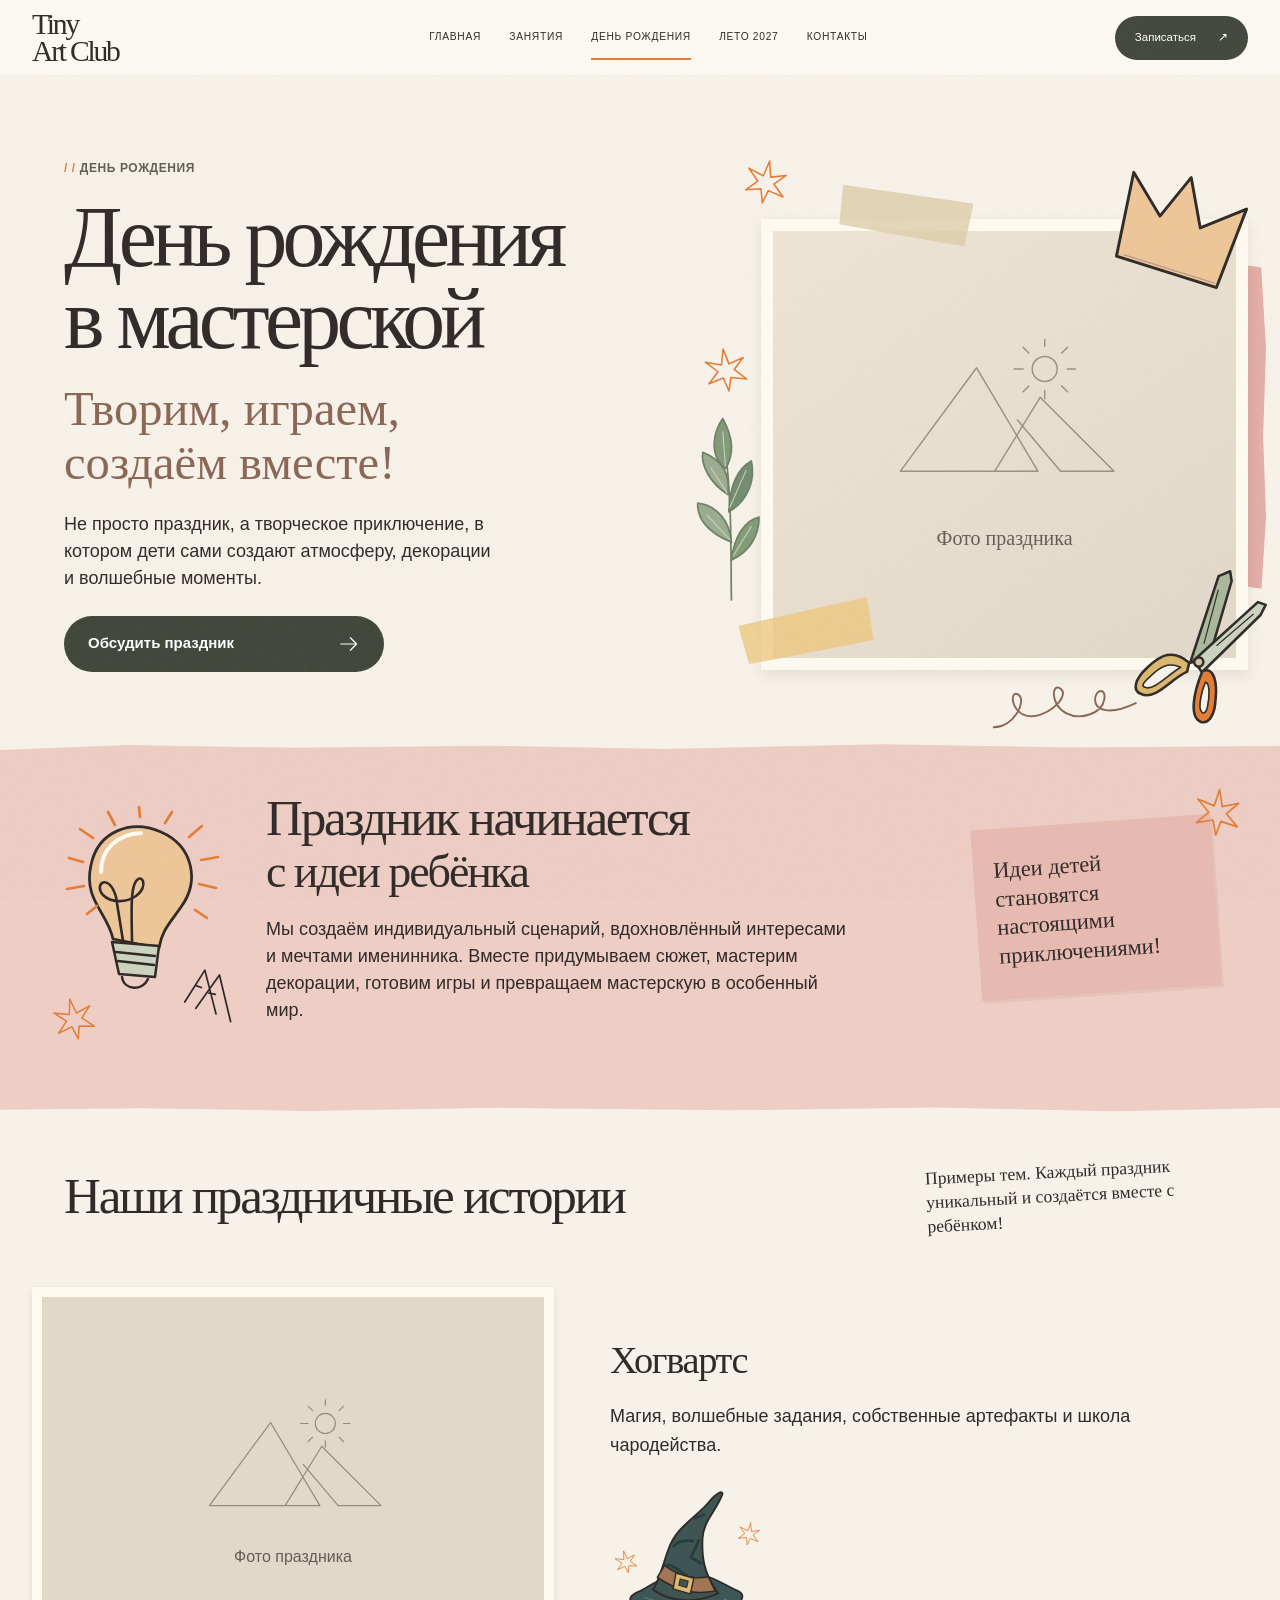
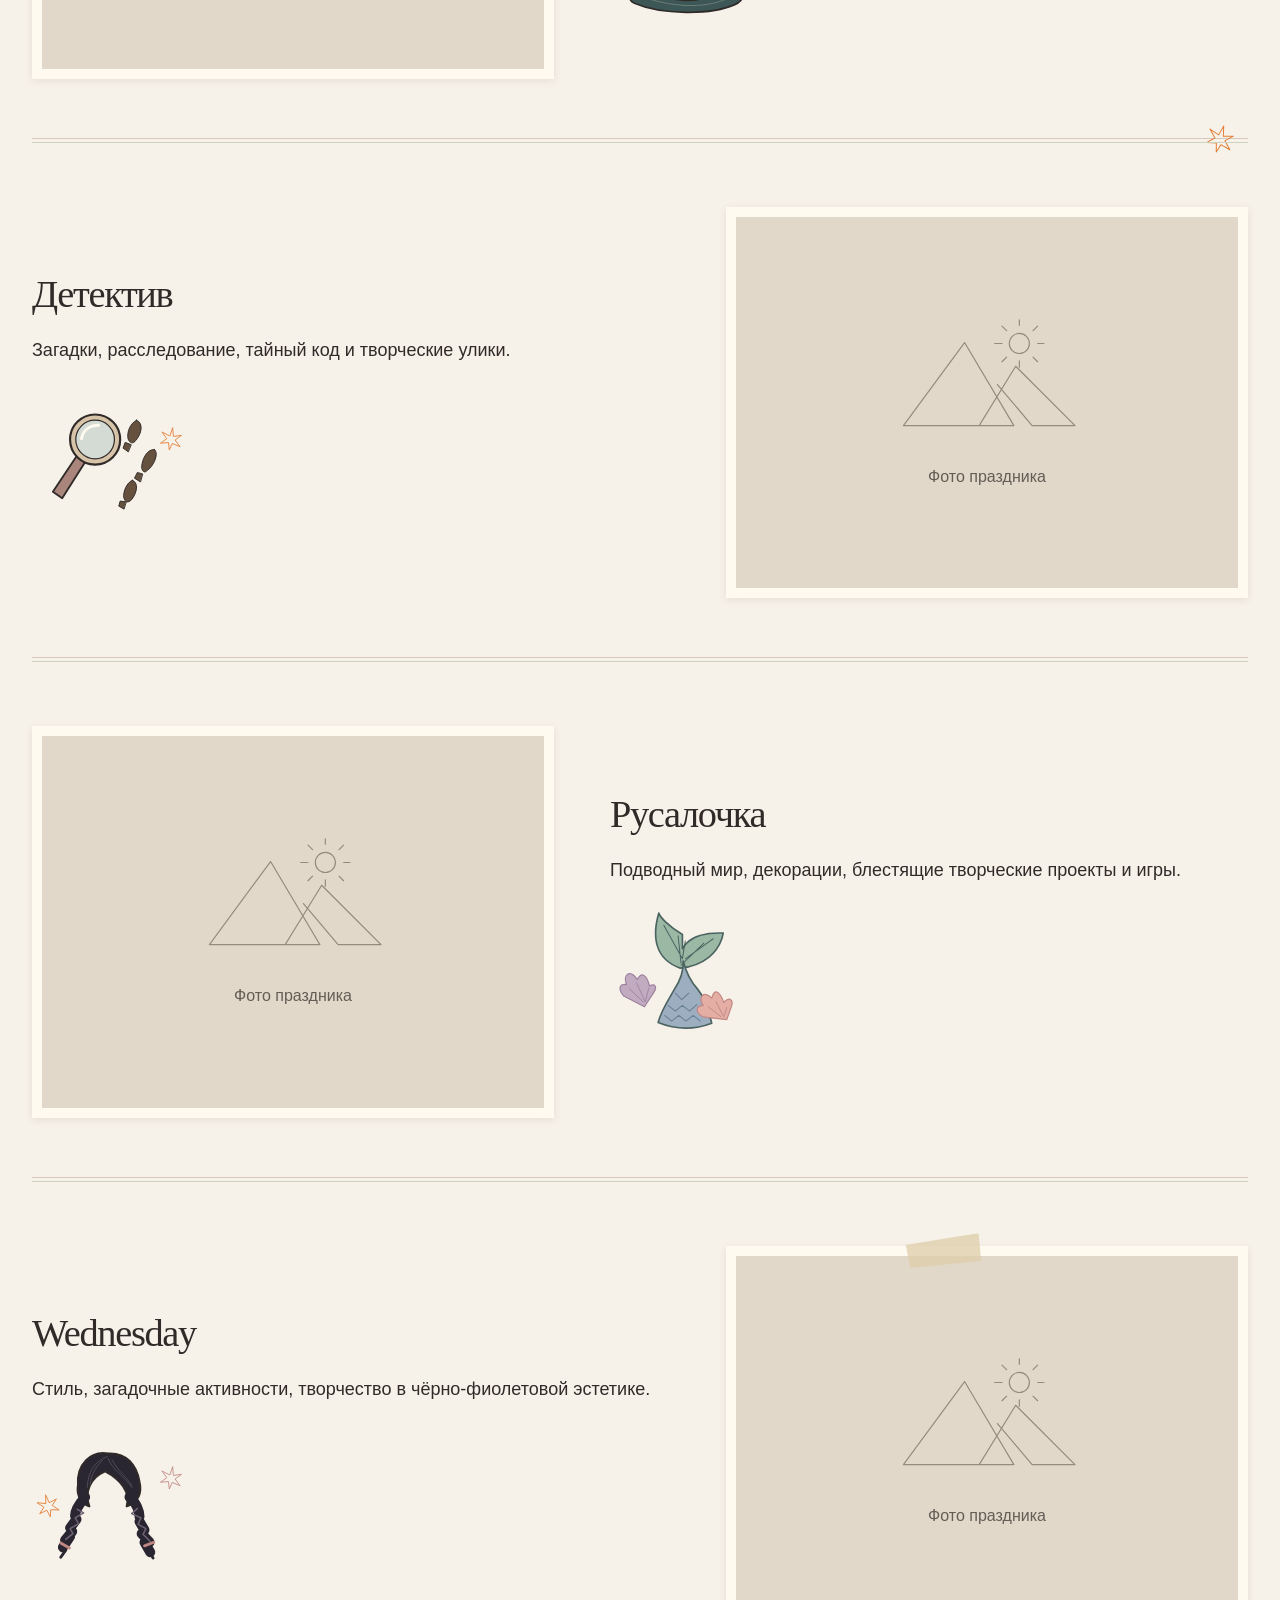
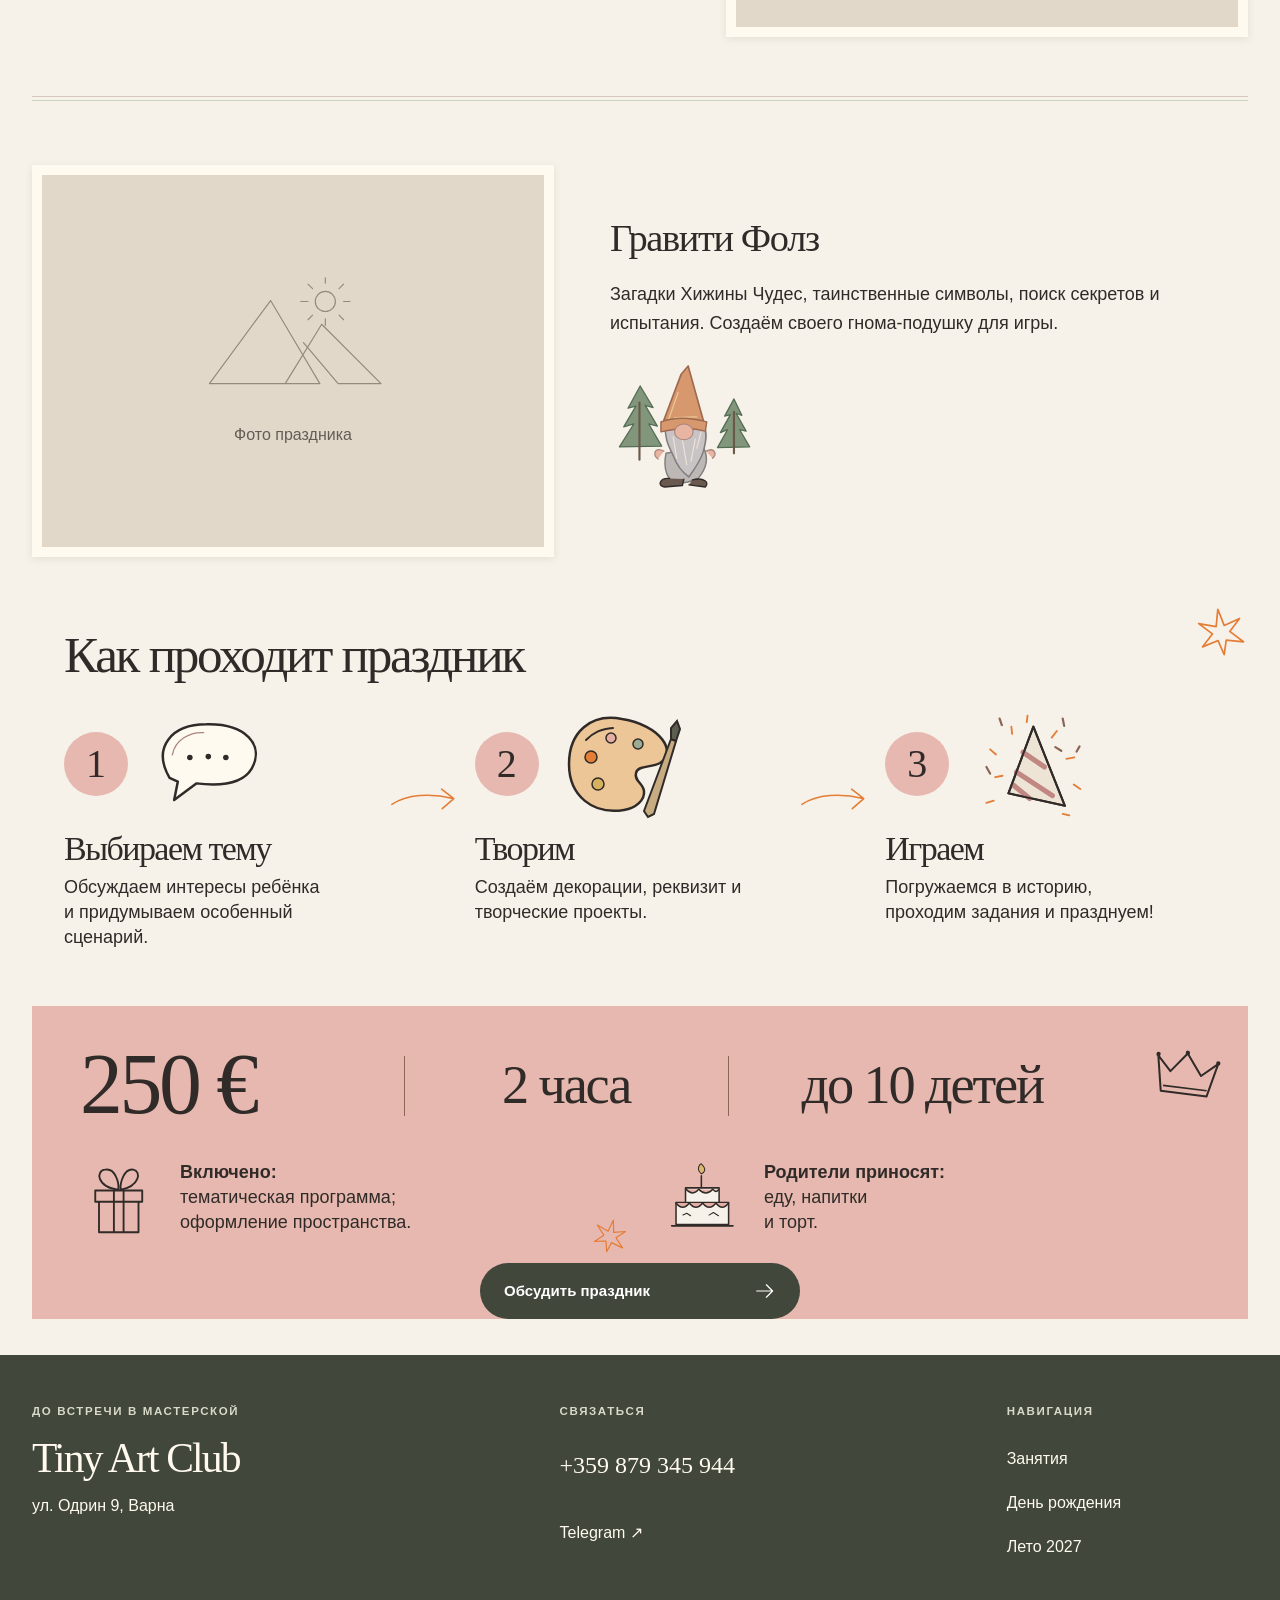
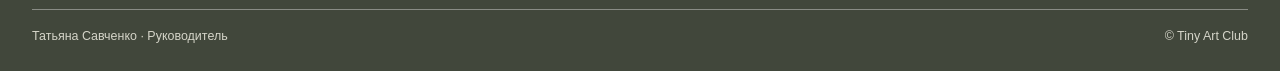
==== commit 096753f8: "Expand birthday stories and use Telegram contacts" ====
--- a/birthday.html
+++ b/birthday.html
@@ -30,7 +30,7 @@
         <h1 id="party-title">День рождения<br>в мастерской</h1>
         <p class="party-hero-hand hand-note">Творим, играем,<br>создаём вместе!</p>
         <p class="party-hero-description">Не просто праздник, а творческое приключение, в котором дети сами создают атмосферу, декорации и волшебные моменты.</p>
-        <a class="button button-dark party-contact" href="https://wa.me/359879345944" target="_blank" rel="noopener noreferrer">Обсудить праздник <svg aria-hidden="true"><use href="assets/icons.svg#arrow"></use></svg></a>
+        <a class="button button-dark party-contact" href="https://t.me/tiny_ART_club" target="_blank" rel="noopener noreferrer">Обсудить праздник <svg aria-hidden="true"><use href="assets/icons.svg#arrow"></use></svg></a>
       </div>
       <div class="party-hero-art">
         <span class="party-pink-slip" aria-hidden="true"></span>
@@ -57,11 +57,26 @@
     <section class="party-stories wrap" aria-labelledby="stories-title">
       <div class="party-stories-heading"><h2 id="stories-title">Наши праздничные истории</h2><p class="hand-note">Примеры тем. Каждый праздник уникальный и создаётся вместе с ребёнком!</p></div>
       <div class="party-stories-grid">
-        <article class="party-story party-story-wizard"><div class="party-story-art"><svg aria-hidden="true"><use href="assets/birthday/illustrations.svg#wizard"></use></svg><svg class="party-story-star story-star-one" aria-hidden="true"><use href="assets/icons.svg#star"></use></svg><svg class="party-story-star story-star-two" aria-hidden="true"><use href="assets/icons.svg#star"></use></svg></div><h3>Хогвартс</h3><figure class="party-story-photo"><svg aria-hidden="true"><use href="assets/birthday/illustrations.svg#photo"></use></svg><figcaption>Фото праздника</figcaption></figure><p>Магия, волшебные задания, собственные артефакты и школа чародейства.</p><svg class="party-card-star" aria-hidden="true"><use href="assets/icons.svg#star"></use></svg></article>
-        <article class="party-story"><div class="party-story-art"><svg aria-hidden="true"><use href="assets/birthday/illustrations.svg#detective"></use></svg><svg class="party-story-star story-star-two" aria-hidden="true"><use href="assets/icons.svg#star"></use></svg></div><h3>Детектив</h3><figure class="party-story-photo"><svg aria-hidden="true"><use href="assets/birthday/illustrations.svg#photo"></use></svg><figcaption>Фото праздника</figcaption></figure><p>Загадки, расследование, тайный код и творческие улики.</p></article>
-        <article class="party-story"><div class="party-story-art"><svg aria-hidden="true"><use href="assets/birthday/illustrations.svg#mermaid"></use></svg></div><h3>Русалочка</h3><figure class="party-story-photo"><svg aria-hidden="true"><use href="assets/birthday/illustrations.svg#photo"></use></svg><figcaption>Фото праздника</figcaption></figure><p>Подводный мир, декорации, блестящие творческие проекты и игры.</p></article>
-        <article class="party-story party-story-braids"><span class="party-card-tape" aria-hidden="true"></span><div class="party-story-art"><svg aria-hidden="true"><use href="assets/birthday/illustrations.svg#braids"></use></svg><svg class="party-story-star story-star-one" aria-hidden="true"><use href="assets/icons.svg#star"></use></svg><svg class="party-story-star story-star-two" aria-hidden="true"><use href="assets/icons.svg#star"></use></svg></div><h3>Wednesday</h3><figure class="party-story-photo"><svg aria-hidden="true"><use href="assets/birthday/illustrations.svg#photo"></use></svg><figcaption>Фото праздника</figcaption></figure><p>Стиль, загадочные активности, творчество в чёрно-фиолетовой эстетике.</p></article>
-        <article class="party-story"><div class="party-story-art"><svg aria-hidden="true"><use href="assets/birthday/illustrations.svg#gnome"></use></svg></div><h3>Гравити Фолз</h3><figure class="party-story-photo"><svg aria-hidden="true"><use href="assets/birthday/illustrations.svg#photo"></use></svg><figcaption>Фото праздника</figcaption></figure><p>Загадки Хижины Чудес, таинственные символы, поиск секретов и испытания. Создаём своего гнома-подушку для игры.</p></article>
+        <article class="party-story party-story-wizard">
+          <figure class="party-story-photo"><svg aria-hidden="true"><use href="assets/birthday/illustrations.svg#photo"></use></svg><figcaption>Фото праздника</figcaption></figure>
+          <div class="party-story-copy"><h3>Хогвартс</h3><p>Магия, волшебные задания, собственные артефакты и школа чародейства.</p><div class="party-story-art"><svg aria-hidden="true"><use href="assets/birthday/illustrations.svg#wizard"></use></svg><svg class="party-story-star story-star-one" aria-hidden="true"><use href="assets/icons.svg#star"></use></svg><svg class="party-story-star story-star-two" aria-hidden="true"><use href="assets/icons.svg#star"></use></svg></div></div><svg class="party-card-star" aria-hidden="true"><use href="assets/icons.svg#star"></use></svg>
+        </article>
+        <article class="party-story">
+          <figure class="party-story-photo"><svg aria-hidden="true"><use href="assets/birthday/illustrations.svg#photo"></use></svg><figcaption>Фото праздника</figcaption></figure>
+          <div class="party-story-copy"><h3>Детектив</h3><p>Загадки, расследование, тайный код и творческие улики.</p><div class="party-story-art"><svg aria-hidden="true"><use href="assets/birthday/illustrations.svg#detective"></use></svg><svg class="party-story-star story-star-two" aria-hidden="true"><use href="assets/icons.svg#star"></use></svg></div></div>
+        </article>
+        <article class="party-story">
+          <figure class="party-story-photo"><svg aria-hidden="true"><use href="assets/birthday/illustrations.svg#photo"></use></svg><figcaption>Фото праздника</figcaption></figure>
+          <div class="party-story-copy"><h3>Русалочка</h3><p>Подводный мир, декорации, блестящие творческие проекты и игры.</p><div class="party-story-art"><svg aria-hidden="true"><use href="assets/birthday/illustrations.svg#mermaid"></use></svg></div></div>
+        </article>
+        <article class="party-story party-story-braids">
+          <figure class="party-story-photo"><svg aria-hidden="true"><use href="assets/birthday/illustrations.svg#photo"></use></svg><figcaption>Фото праздника</figcaption><span class="party-card-tape" aria-hidden="true"></span></figure>
+          <div class="party-story-copy"><h3>Wednesday</h3><p>Стиль, загадочные активности, творчество в чёрно-фиолетовой эстетике.</p><div class="party-story-art"><svg aria-hidden="true"><use href="assets/birthday/illustrations.svg#braids"></use></svg><svg class="party-story-star story-star-one" aria-hidden="true"><use href="assets/icons.svg#star"></use></svg><svg class="party-story-star story-star-two" aria-hidden="true"><use href="assets/icons.svg#star"></use></svg></div></div>
+        </article>
+        <article class="party-story">
+          <figure class="party-story-photo"><svg aria-hidden="true"><use href="assets/birthday/illustrations.svg#photo"></use></svg><figcaption>Фото праздника</figcaption></figure>
+          <div class="party-story-copy"><h3>Гравити Фолз</h3><p>Загадки Хижины Чудес, таинственные символы, поиск секретов и испытания. Создаём своего гнома-подушку для игры.</p><div class="party-story-art"><svg aria-hidden="true"><use href="assets/birthday/illustrations.svg#gnome"></use></svg></div></div>
+        </article>
       </div>
     </section>
 
@@ -83,9 +98,9 @@
         <div class="party-food"><svg aria-hidden="true"><use href="assets/birthday/illustrations.svg#cake"></use></svg><p><strong>Родители приносят:</strong><br>еду, напитки<br>и торт.</p></div>
       </div>
       <svg class="party-package-star" aria-hidden="true"><use href="assets/icons.svg#star"></use></svg>
-      <a class="button button-dark party-contact" href="https://wa.me/359879345944" target="_blank" rel="noopener noreferrer">Обсудить праздник <svg aria-hidden="true"><use href="assets/icons.svg#arrow"></use></svg></a>
+      <a class="button button-dark party-contact" href="https://t.me/tiny_ART_club" target="_blank" rel="noopener noreferrer">Обсудить праздник <svg aria-hidden="true"><use href="assets/icons.svg#arrow"></use></svg></a>
     </section>
   </main>
-  <footer id="contacts" class="site-footer"><div class="wrap footer-grid"><div><p class="footer-kicker">До встречи в мастерской</p><h2>Tiny Art Club</h2><p>ул. Одрин 9, Варна</p></div><div><p class="footer-label">Связаться</p><a class="footer-phone" href="tel:+359879345944">+359 879 345 944</a><div class="footer-messengers"><a href="https://wa.me/359879345944" target="_blank" rel="noopener noreferrer">WhatsApp ↗</a><a href="https://t.me/+359879345944" target="_blank" rel="noopener noreferrer">Telegram ↗</a></div></div><div><p class="footer-label">Навигация</p><a href="index.html#classes">Занятия</a><a href="birthday.html">День рождения</a><a href="summer-camp.html">Лето 2027</a></div></div><div class="wrap footer-bottom"><span>Татьяна Савченко · Руководитель</span><span>© Tiny Art Club</span></div></footer>
+  <footer id="contacts" class="site-footer"><div class="wrap footer-grid"><div><p class="footer-kicker">До встречи в мастерской</p><h2>Tiny Art Club</h2><p>ул. Одрин 9, Варна</p></div><div><p class="footer-label">Связаться</p><a class="footer-phone" href="tel:+359879345944">+359 879 345 944</a><div class="footer-messengers"><a href="https://t.me/tiny_ART_club" target="_blank" rel="noopener noreferrer">Telegram ↗</a></div></div><div><p class="footer-label">Навигация</p><a href="index.html#classes">Занятия</a><a href="birthday.html">День рождения</a><a href="summer-camp.html">Лето 2027</a></div></div><div class="wrap footer-bottom"><span>Татьяна Савченко · Руководитель</span><span>© Tiny Art Club</span></div></footer>
 </body>
 </html>
--- a/assets/birthday.css
+++ b/assets/birthday.css
@@ -50,20 +50,27 @@
 .party-idea-note p { font-size:1.4rem; line-height:1.28; }
 .party-idea-note > svg { position:absolute; right:-35px; top:-28px; width:54px; height:54px; color:var(--orange); transform:rotate(9deg); }
 
-.party-stories { padding-block:40px 32px; }
-.party-stories-heading { display:flex; align-items:center; justify-content:space-between; gap:32px; padding-inline:32px; margin-bottom:48px; }
+.party-stories { padding-block:56px 64px; }
+.party-stories-heading { display:flex; align-items:center; justify-content:space-between; gap:32px; padding-inline:32px; margin-bottom:56px; }
 .party-stories-heading h2 { font-size:clamp(2.6rem,4vw,3.6rem); line-height:1.04; }
 .party-stories-heading > p { flex:0 0 290px; font-size:1.1rem; line-height:1.35; transform:rotate(-3deg); }
-.party-stories-grid { display:grid; grid-template-columns:repeat(5,minmax(0,1fr)); gap:16px; align-items:stretch; }
-.party-story { position:relative; display:flex; flex-direction:column; min-width:0; padding:16px 12px 32px; border:1px solid #a9857c; background:#fffaf080; }
-.party-story-art { position:relative; flex:none; width:100%; height:210px; margin-top:-28px; }
-.party-story-art > svg:first-child { width:100%; height:100%; transform:scale(1.06); }
-.party-story h3 { min-height:1.2em; font-size:clamp(1.3rem,2.1vw,1.9rem); line-height:1.2; letter-spacing:-.035em; text-align:center; }
-.party-story-photo { display:flex; flex-direction:column; align-items:center; justify-content:center; flex:none; width:100%; aspect-ratio:4/3; margin-top:20px; background:#e2d8c9; color:#938b7e; }
-.party-story-photo > svg { width:50%; height:auto; aspect-ratio:220/150; }
-.party-story-photo figcaption { margin-top:8px; color:var(--muted); font-size:1rem; line-height:1.4; }
-.party-story > p { flex:1; margin-top:20px; font-size:1.125rem; line-height:1.45; }
-.party-story-star { position:absolute; width:30px; height:30px; color:var(--orange); }
+.party-stories-grid { display:flex; flex-direction:column; gap:64px; }
+.party-story { position:relative; display:grid; grid-template-columns:minmax(0,45fr) minmax(0,55fr); gap:56px; align-items:center; min-width:0; padding-bottom:64px; }
+.party-story:not(:last-child):after { content:''; position:absolute; bottom:0; left:0; right:0; height:3px; border-top:1px solid #a9857c66; border-bottom:1px solid var(--sage); }
+.party-story:nth-child(even) { grid-template-columns:minmax(0,55fr) minmax(0,45fr); }
+.party-story:nth-child(even) .party-story-photo { grid-column:2; grid-row:1; }
+.party-story:nth-child(even) .party-story-copy { grid-column:1; grid-row:1; }
+.party-story:last-child { padding-bottom:0; }
+.party-story-copy { min-width:0; }
+.party-story h3 { font-size:clamp(2rem,3vw,2.5rem); line-height:1.15; letter-spacing:-.035em; }
+.party-story-copy > p { max-width:62ch; margin-top:20px; font-size:18px; line-height:1.6; }
+.party-story-photo { position:relative; display:flex; flex-direction:column; align-items:center; justify-content:center; width:100%; aspect-ratio:4/3; border:10px solid var(--cream); background:#e2d8c9; color:#938b7e; box-shadow:0 2px 8px #4b40361b; }
+.party-story-photo > svg { width:40%; height:auto; aspect-ratio:220/150; }
+.party-story-photo > img { width:100%; height:100%; object-fit:contain; }
+.party-story-photo figcaption { margin-top:12px; color:var(--muted); font-size:1rem; line-height:1.4; }
+.party-story-art { position:relative; width:136px; height:144px; margin:24px 8px 0; }
+.party-story-art > svg:first-child { width:100%; height:100%; }
+.party-story-star { position:absolute; width:26px; height:26px; color:var(--orange); }
 .story-star-one { left:-5px; top:45%; transform:rotate(-12deg); }
 .story-star-two { right:-8px; top:26%; transform:rotate(9deg); }
 .party-story-braids .story-star-two { color:#c18783; }
@@ -105,7 +112,6 @@
   .party-bulb { width:132px; height:170px; }
   .party-idea-note { padding:24px 12px; }
   .party-idea-note p { font-size:1.25rem; }
-  .party-story-art { height:150px; }
   .party-package { padding-inline:32px; }
   .party-package-facts > p { padding-inline:20px; font-size:3rem; }
 }
@@ -118,8 +124,6 @@
   .party-package-facts > p { font-size:2.5rem; }
 }
 @media(max-width:960px) {
-  .party-stories-grid { grid-template-columns:repeat(3,minmax(0,1fr)); gap:32px 20px; }
-  .party-story-art { height:180px; }
   .page-birthday .header-inner { grid-template-columns:minmax(0,1fr) auto auto; }
   .page-birthday .brand-wordmark { font-size:1.65rem; }
   .party-hero { padding-inline:8px; }
@@ -181,8 +185,6 @@
   .party-idea-note p { font-size:1.3rem; }
   .party-stories-heading { align-items:flex-start; flex-direction:column; gap:16px; padding:0; margin-bottom:40px; }
   .party-stories-heading > p { flex-basis:auto; max-width:34ch; font-size:1rem; }
-  .party-stories-grid { grid-template-columns:repeat(2,minmax(0,1fr)); }
-  .party-story-art { height:170px; }
   .party-process { padding-inline:0; }
   .party-process > h2 { font-size:2.6rem; padding-right:28px; }
   .party-process-star { width:36px; height:36px; }
@@ -206,17 +208,8 @@
   .party-package .party-contact { width:100%; min-width:0; }
 }
 @media(max-width:620px) {
-  .party-stories-grid { grid-template-columns:minmax(0,1fr); gap:28px; }
-  .party-story { display:grid; grid-template-columns:100px minmax(0,1fr); gap:12px 16px; padding:16px; }
-  .party-story-art { grid-column:1; grid-row:1/3; align-self:center; height:150px; margin:0; }
-  .party-story h3 { grid-column:2; grid-row:1; font-size:1.4rem; align-self:end; }
-  .party-story-photo { grid-column:2; grid-row:2; margin:0; }
-  .party-story > p { grid-column:1/-1; grid-row:3; margin:0; font-size:1rem; }
-  .party-story-photo figcaption { font-size:.875rem; }
-  .party-story-star { width:24px; height:24px; }
   .story-star-one { left:-8px; }
   .story-star-two { right:-8px; }
-  .party-card-tape { left:auto; right:38px; }
 }
 @media(max-width:430px) {
   .page-birthday .header-inner { height:72px; grid-template-columns:minmax(0,1fr) auto; }
@@ -231,15 +224,30 @@
   .party-hero-star-side { top:25%; }
   .party-stories-heading h2,.party-process > h2 { font-size:2.25rem; }
   .party-idea-copy h2 { font-size:1.8rem; }
-  .party-story { grid-template-columns:88px minmax(0,1fr); gap:12px; }
-  .party-story-art { height:130px; }
-  .party-story h3 { font-size:1.3rem; }
-  .party-story-photo { aspect-ratio:4/3; }
-  .party-story-photo > svg { width:48%; }
-  .party-story-photo figcaption { margin-top:4px; font-size:.75rem; }
   .party-package { padding-inline:20px; }
   .party-package-facts { grid-template-columns:minmax(0,.8fr) minmax(0,1.2fr); }
   .party-package-facts > p:last-child { padding-right:0; }
   .party-package-facts > p { font-size:1.8rem; }
   .party-package-facts > p:first-child { font-size:4rem; }
 }
+
+/* Story spreads preserve full copy and stack photo first on phones. */
+@media(max-width:1100px) {
+  .party-story { gap:48px; }
+}
+@media(max-width:960px) {
+  .party-stories-heading { margin-bottom:48px; }
+  .party-story { gap:40px; }
+  .party-stories-grid { gap:48px; }
+  .party-story { padding-bottom:48px; }
+}
+@media(max-width:760px) {
+  .party-stories { padding-block:40px 56px; }
+  .party-stories-heading { margin-bottom:40px; }
+  .party-story,.party-story:nth-child(even) { grid-template-columns:minmax(0,1fr); gap:28px; }
+  .party-story:nth-child(even) .party-story-photo,.party-story:nth-child(even) .party-story-copy { grid-column:1; grid-row:auto; }
+  .party-story h3 { font-size:2rem; }
+  .party-story-copy > p { margin-top:16px; }
+  .party-story-art { width:112px; height:120px; margin-top:20px; }
+  .party-story-photo { border-width:8px; }
+}
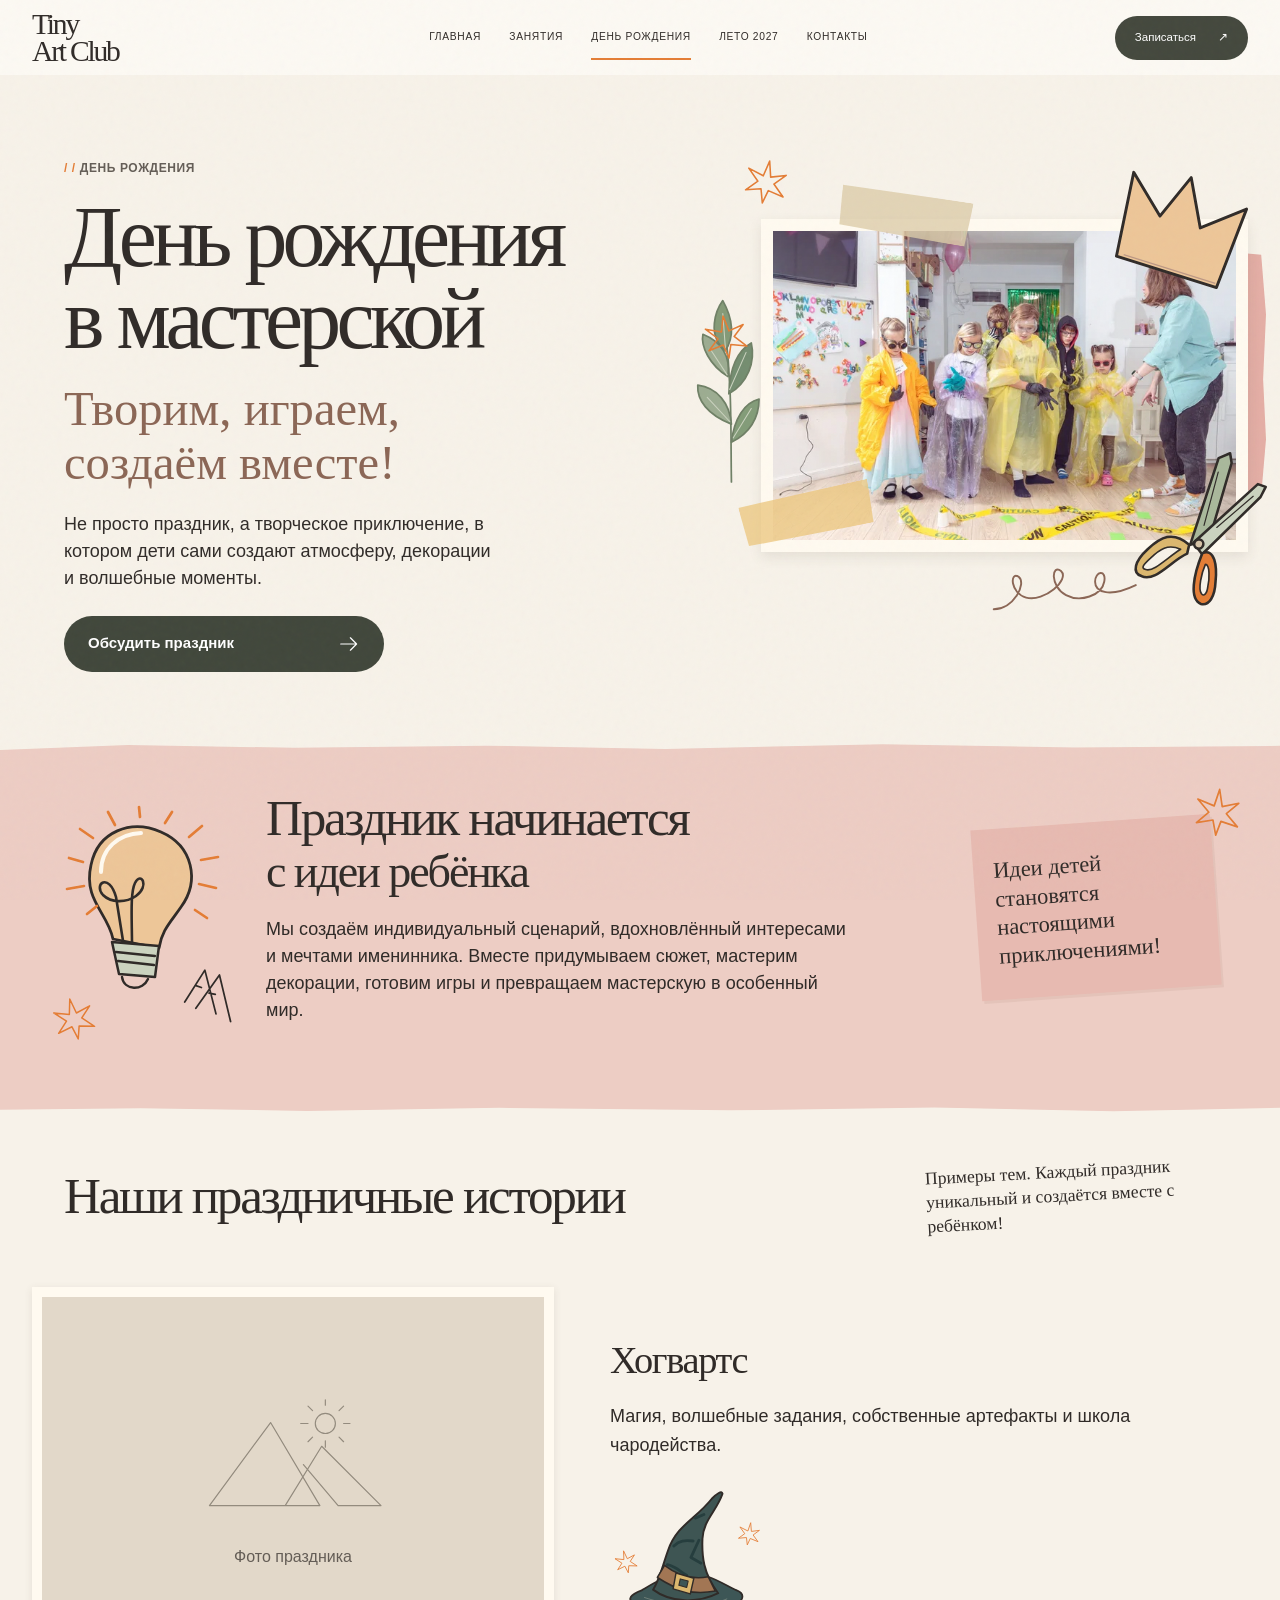
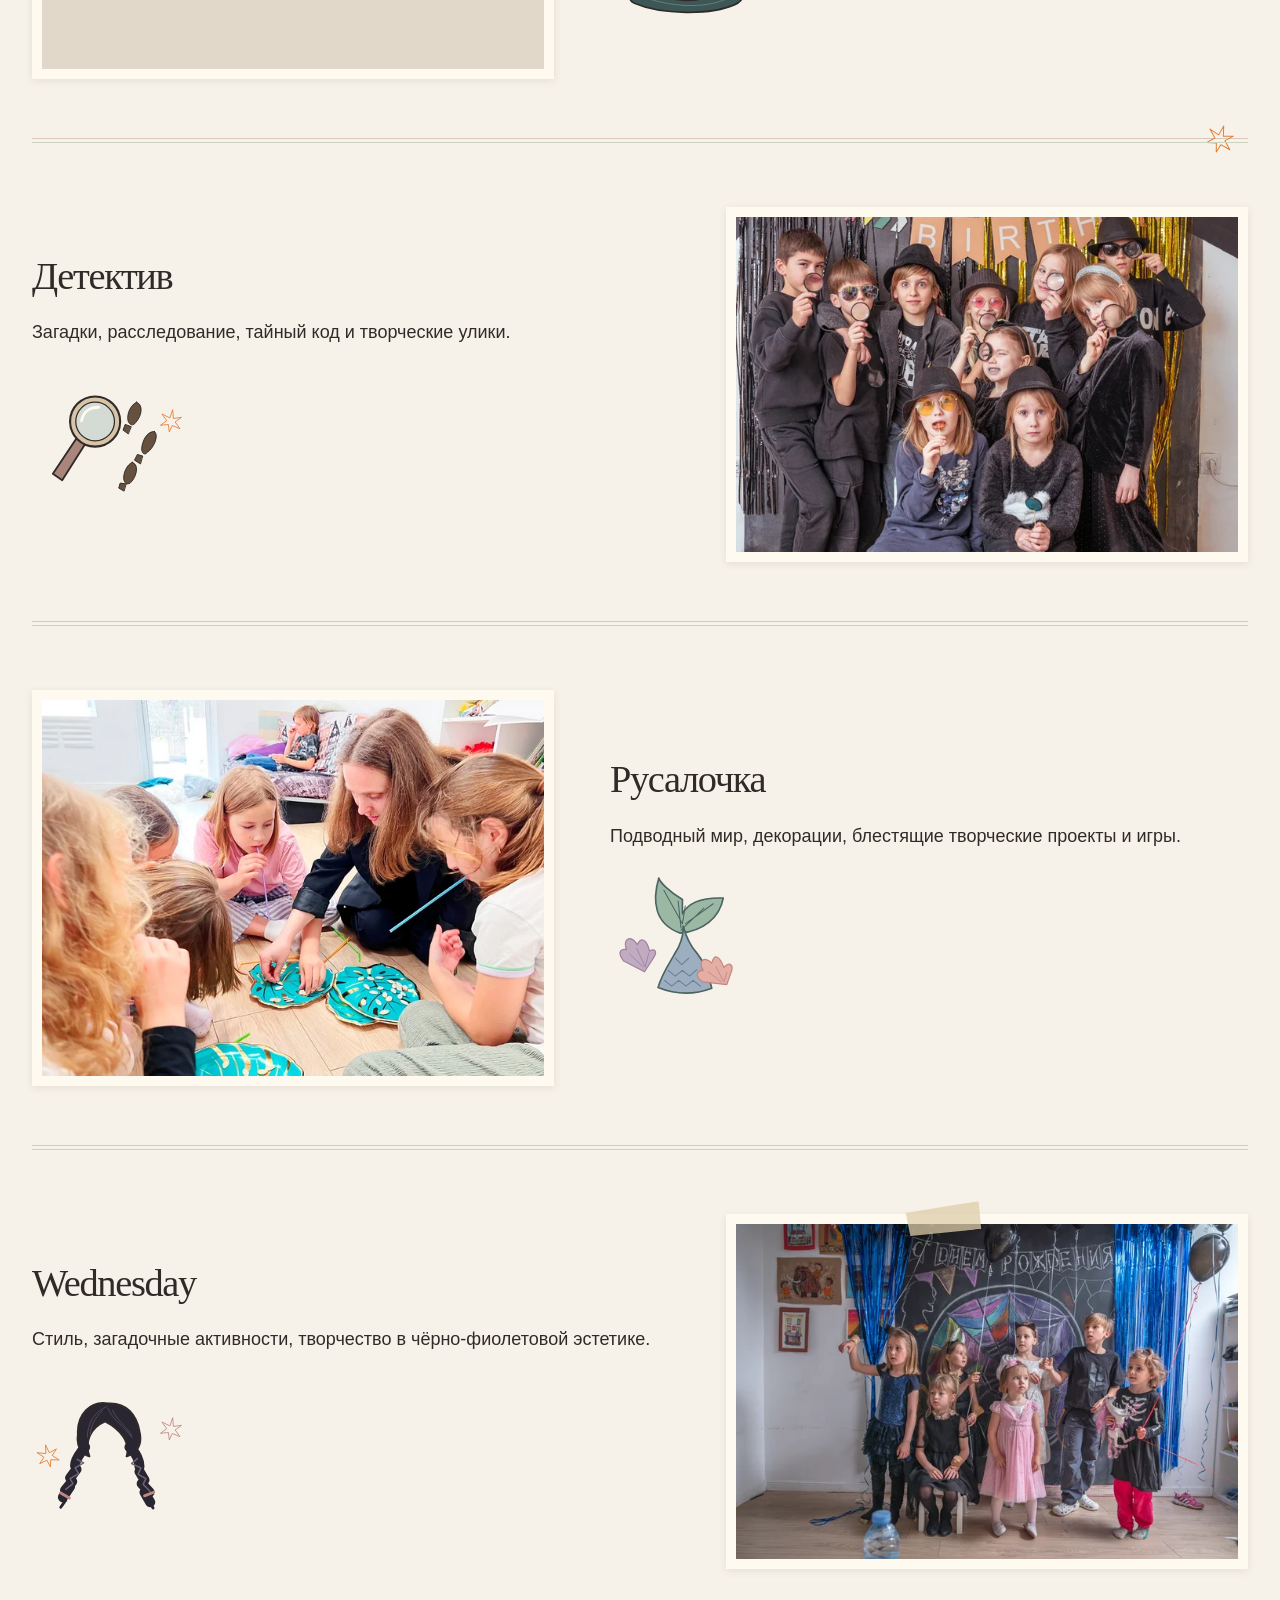
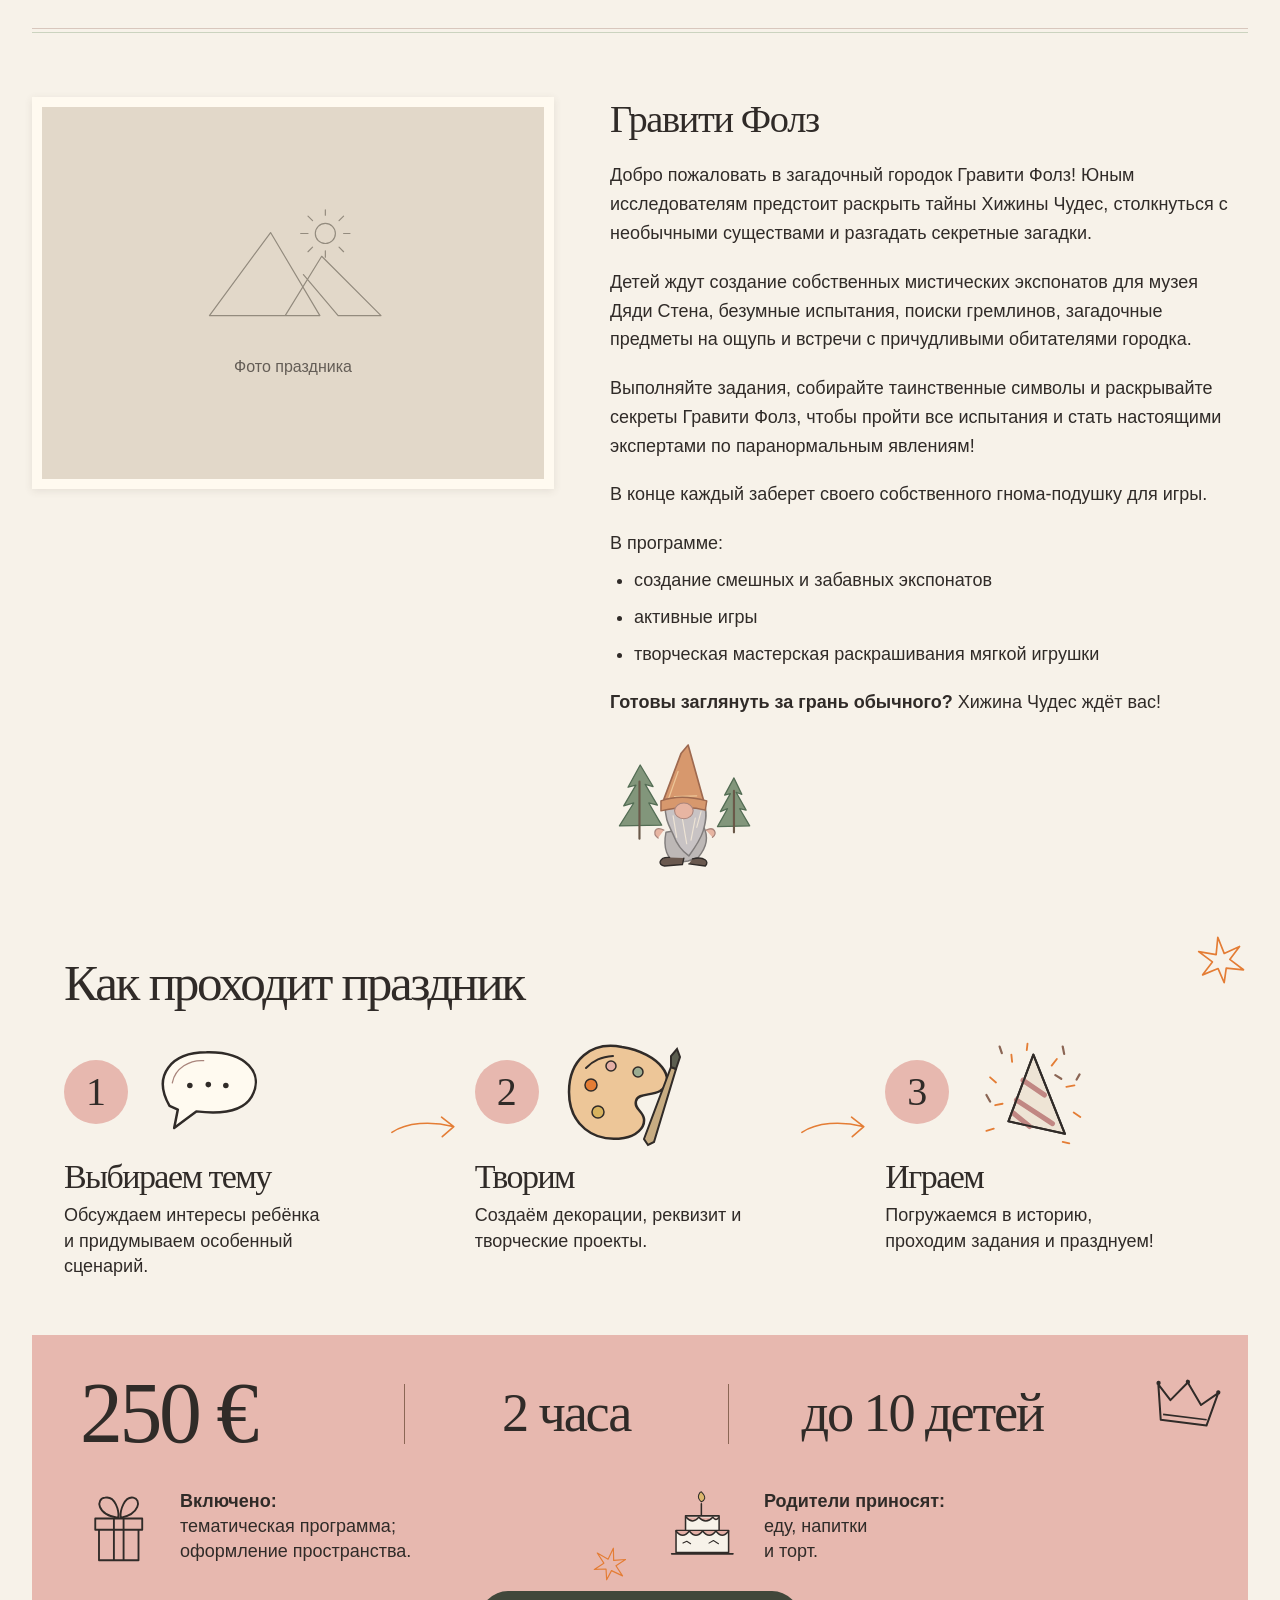
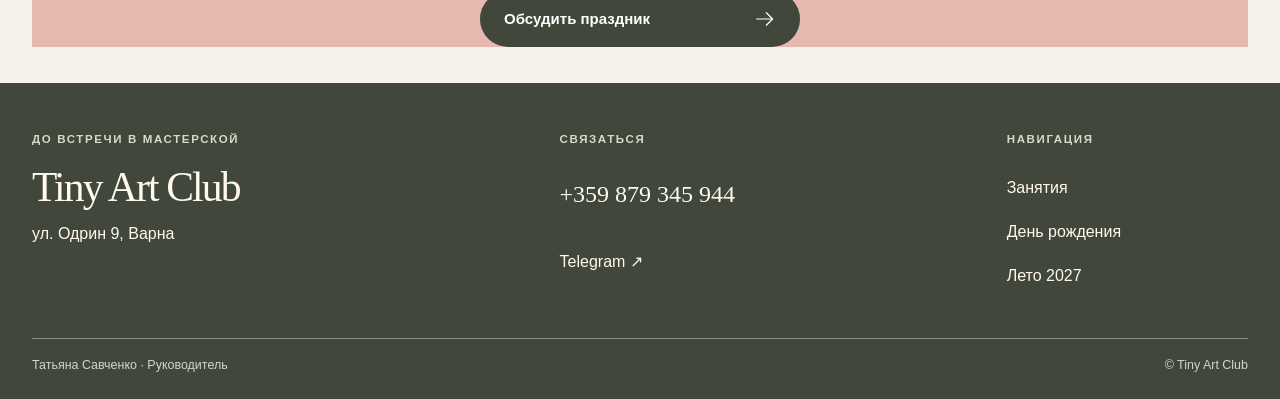
==== commit f48c5234: "Add real birthday photos and full Gravity Falls story" ====
--- a/birthday.html
+++ b/birthday.html
@@ -34,7 +34,7 @@
       </div>
       <div class="party-hero-art">
         <span class="party-pink-slip" aria-hidden="true"></span>
-        <figure class="party-hero-photo"><svg class="party-placeholder-mark" aria-hidden="true"><use href="assets/birthday/illustrations.svg#photo"></use></svg><figcaption>Фото праздника</figcaption></figure>
+        <figure class="party-hero-photo party-photo-filled"><img src="assets/img/birthday/lab-1280.webp" srcset="assets/img/birthday/lab-640.webp 640w, assets/img/birthday/lab-1280.webp 1280w" sizes="(max-width:760px) 85vw, 42vw" width="1280" height="854" alt="Дети в защитных очках на празднике с химической лабораторией в Tiny Art Club" fetchpriority="high" decoding="async"></figure>
         <span class="party-tape party-tape-top" aria-hidden="true"></span>
         <span class="party-tape party-tape-bottom" aria-hidden="true"></span>
         <svg class="party-hero-crown" aria-hidden="true"><use href="assets/birthday/illustrations.svg#crown"></use></svg>
@@ -62,20 +62,34 @@
           <div class="party-story-copy"><h3>Хогвартс</h3><p>Магия, волшебные задания, собственные артефакты и школа чародейства.</p><div class="party-story-art"><svg aria-hidden="true"><use href="assets/birthday/illustrations.svg#wizard"></use></svg><svg class="party-story-star story-star-one" aria-hidden="true"><use href="assets/icons.svg#star"></use></svg><svg class="party-story-star story-star-two" aria-hidden="true"><use href="assets/icons.svg#star"></use></svg></div></div><svg class="party-card-star" aria-hidden="true"><use href="assets/icons.svg#star"></use></svg>
         </article>
         <article class="party-story">
-          <figure class="party-story-photo"><svg aria-hidden="true"><use href="assets/birthday/illustrations.svg#photo"></use></svg><figcaption>Фото праздника</figcaption></figure>
+          <figure class="party-story-photo party-photo-filled"><img src="assets/img/birthday/detective-1280.webp" srcset="assets/img/birthday/detective-640.webp 640w, assets/img/birthday/detective-1280.webp 1280w" sizes="(max-width:760px) 94vw, 42vw" width="1280" height="854" alt="Участники детективного праздника с лупами и в шляпах" loading="lazy" decoding="async"></figure>
           <div class="party-story-copy"><h3>Детектив</h3><p>Загадки, расследование, тайный код и творческие улики.</p><div class="party-story-art"><svg aria-hidden="true"><use href="assets/birthday/illustrations.svg#detective"></use></svg><svg class="party-story-star story-star-two" aria-hidden="true"><use href="assets/icons.svg#star"></use></svg></div></div>
         </article>
         <article class="party-story">
-          <figure class="party-story-photo"><svg aria-hidden="true"><use href="assets/birthday/illustrations.svg#photo"></use></svg><figcaption>Фото праздника</figcaption></figure>
+          <figure class="party-story-photo party-photo-filled"><img src="assets/img/birthday/mermaid-1280.webp" srcset="assets/img/birthday/mermaid-640.webp 640w, assets/img/birthday/mermaid-1280.webp 1280w" sizes="(max-width:760px) 94vw, 42vw" width="1280" height="959" alt="Дети играют с морскими декорациями на празднике «Русалочка»" loading="lazy" decoding="async"></figure>
           <div class="party-story-copy"><h3>Русалочка</h3><p>Подводный мир, декорации, блестящие творческие проекты и игры.</p><div class="party-story-art"><svg aria-hidden="true"><use href="assets/birthday/illustrations.svg#mermaid"></use></svg></div></div>
         </article>
         <article class="party-story party-story-braids">
-          <figure class="party-story-photo"><svg aria-hidden="true"><use href="assets/birthday/illustrations.svg#photo"></use></svg><figcaption>Фото праздника</figcaption><span class="party-card-tape" aria-hidden="true"></span></figure>
+          <figure class="party-story-photo party-photo-filled"><img src="assets/img/birthday/wednesday-1280.webp" srcset="assets/img/birthday/wednesday-640.webp 640w, assets/img/birthday/wednesday-1280.webp 1280w" sizes="(max-width:760px) 94vw, 42vw" width="1280" height="854" alt="Дети у праздничной доски с паутиной и чёрными воздушными шарами" loading="lazy" decoding="async"><span class="party-card-tape" aria-hidden="true"></span></figure>
           <div class="party-story-copy"><h3>Wednesday</h3><p>Стиль, загадочные активности, творчество в чёрно-фиолетовой эстетике.</p><div class="party-story-art"><svg aria-hidden="true"><use href="assets/birthday/illustrations.svg#braids"></use></svg><svg class="party-story-star story-star-one" aria-hidden="true"><use href="assets/icons.svg#star"></use></svg><svg class="party-story-star story-star-two" aria-hidden="true"><use href="assets/icons.svg#star"></use></svg></div></div>
         </article>
-        <article class="party-story">
+        <article class="party-story party-story-gravity">
           <figure class="party-story-photo"><svg aria-hidden="true"><use href="assets/birthday/illustrations.svg#photo"></use></svg><figcaption>Фото праздника</figcaption></figure>
-          <div class="party-story-copy"><h3>Гравити Фолз</h3><p>Загадки Хижины Чудес, таинственные символы, поиск секретов и испытания. Создаём своего гнома-подушку для игры.</p><div class="party-story-art"><svg aria-hidden="true"><use href="assets/birthday/illustrations.svg#gnome"></use></svg></div></div>
+          <div class="party-story-copy">
+            <h3>Гравити Фолз</h3>
+            <p>Добро пожаловать в загадочный городок Гравити Фолз! Юным исследователям предстоит раскрыть тайны Хижины Чудес, столкнуться с необычными существами и разгадать секретные загадки.</p>
+            <p>Детей ждут создание собственных мистических экспонатов для музея Дяди Стена, безумные испытания, поиски гремлинов, загадочные предметы на ощупь и встречи с причудливыми обитателями городка.</p>
+            <p>Выполняйте задания, собирайте таинственные символы и раскрывайте секреты Гравити Фолз, чтобы пройти все испытания и стать настоящими экспертами по паранормальным явлениям!</p>
+            <p>В конце каждый заберет своего собственного гнома-подушку для игры.</p>
+            <p>В программе:</p>
+            <ul class="party-story-program">
+              <li>создание смешных и забавных экспонатов</li>
+              <li>активные игры</li>
+              <li>творческая мастерская раскрашивания мягкой игрушки</li>
+            </ul>
+            <p><strong>Готовы заглянуть за грань обычного?</strong> Хижина Чудес ждёт вас!</p>
+            <div class="party-story-art"><svg aria-hidden="true"><use href="assets/birthday/illustrations.svg#gnome"></use></svg></div>
+          </div>
         </article>
       </div>
     </section>
--- a/assets/birthday.css
+++ b/assets/birthday.css
@@ -64,9 +64,14 @@
 .party-story-copy { min-width:0; }
 .party-story h3 { font-size:clamp(2rem,3vw,2.5rem); line-height:1.15; letter-spacing:-.035em; }
 .party-story-copy > p { max-width:62ch; margin-top:20px; font-size:18px; line-height:1.6; }
+.party-story-program { max-width:62ch; margin:8px 0 0; padding-left:24px; font-size:18px; line-height:1.6; }
+.party-story-program li + li { margin-top:8px; }
+.party-story-gravity .party-story-photo { align-self:start; }
 .party-story-photo { position:relative; display:flex; flex-direction:column; align-items:center; justify-content:center; width:100%; aspect-ratio:4/3; border:10px solid var(--cream); background:#e2d8c9; color:#938b7e; box-shadow:0 2px 8px #4b40361b; }
 .party-story-photo > svg { width:40%; height:auto; aspect-ratio:220/150; }
 .party-story-photo > img { width:100%; height:100%; object-fit:contain; }
+.party-photo-filled { aspect-ratio:auto; }
+.party-photo-filled > img { display:block; width:100%; height:auto; object-fit:contain; }
 .party-story-photo figcaption { margin-top:12px; color:var(--muted); font-size:1rem; line-height:1.4; }
 .party-story-art { position:relative; width:136px; height:144px; margin:24px 8px 0; }
 .party-story-art > svg:first-child { width:100%; height:100%; }
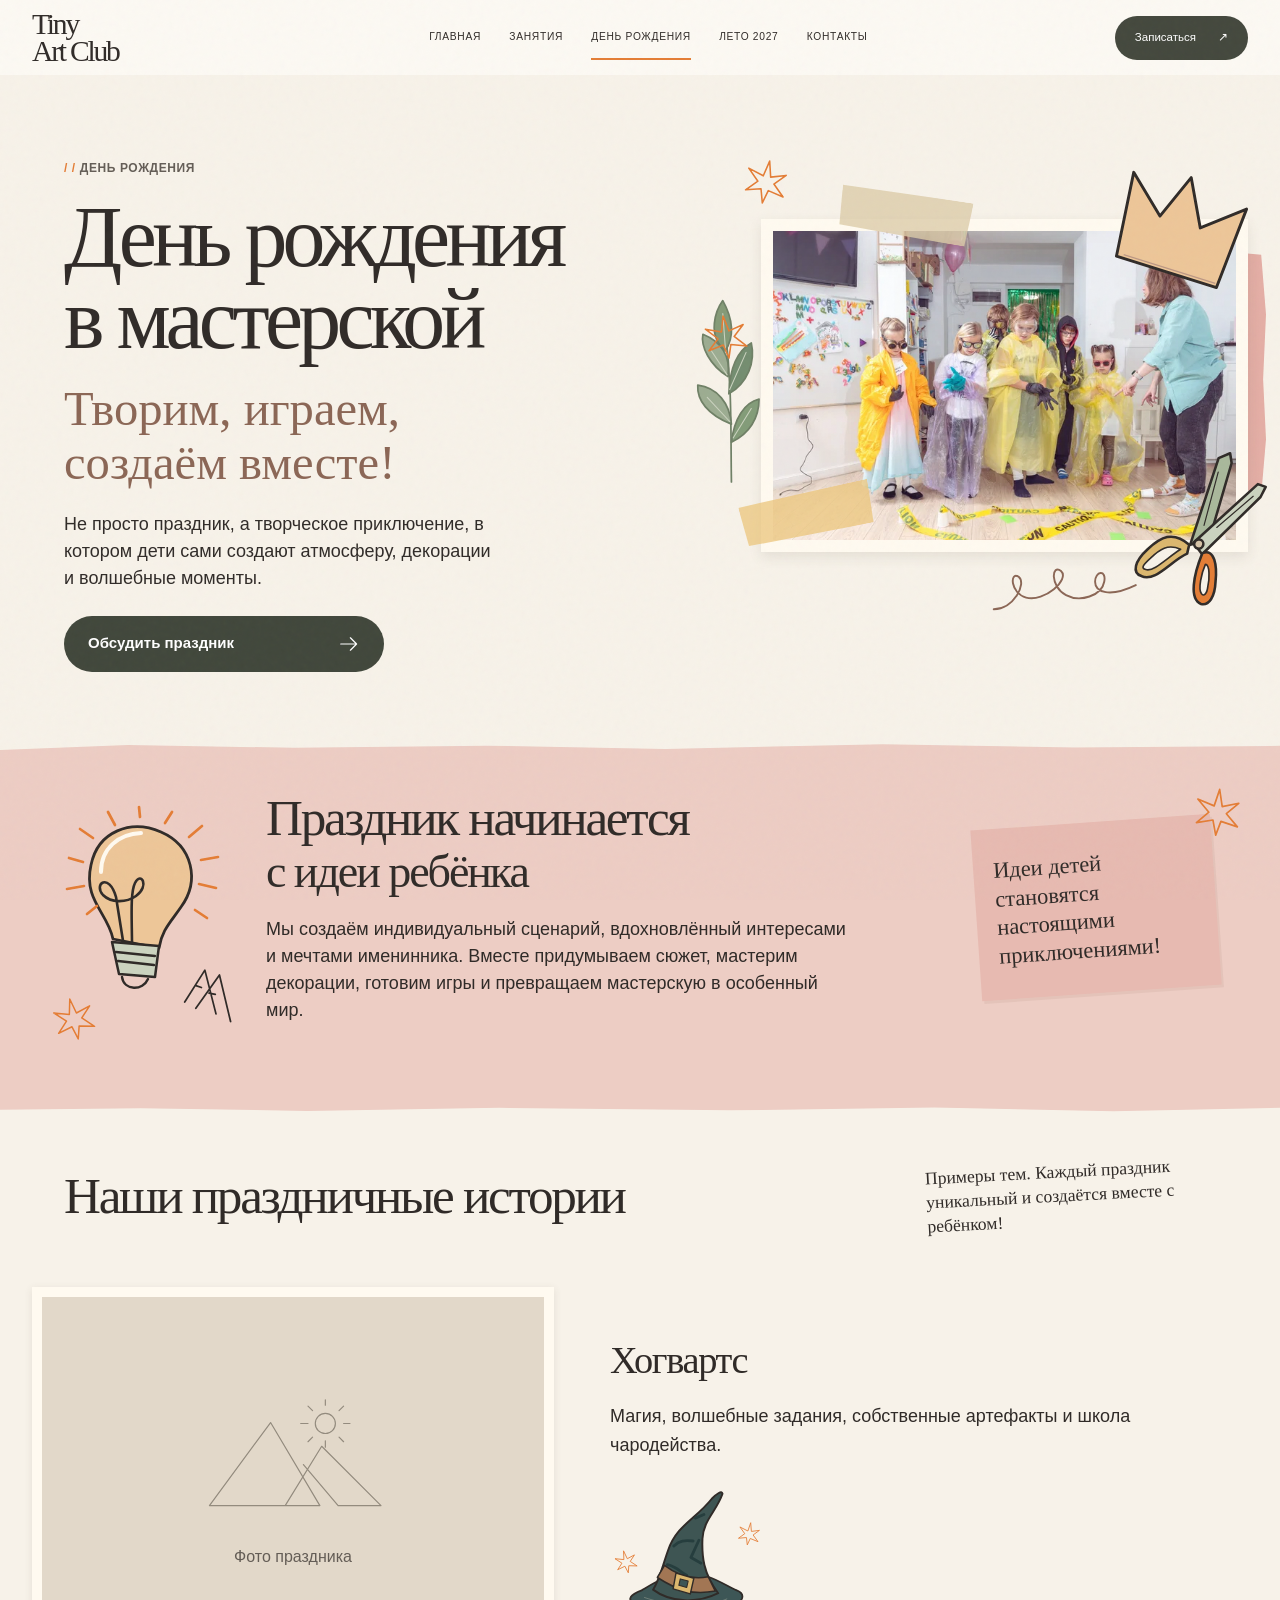
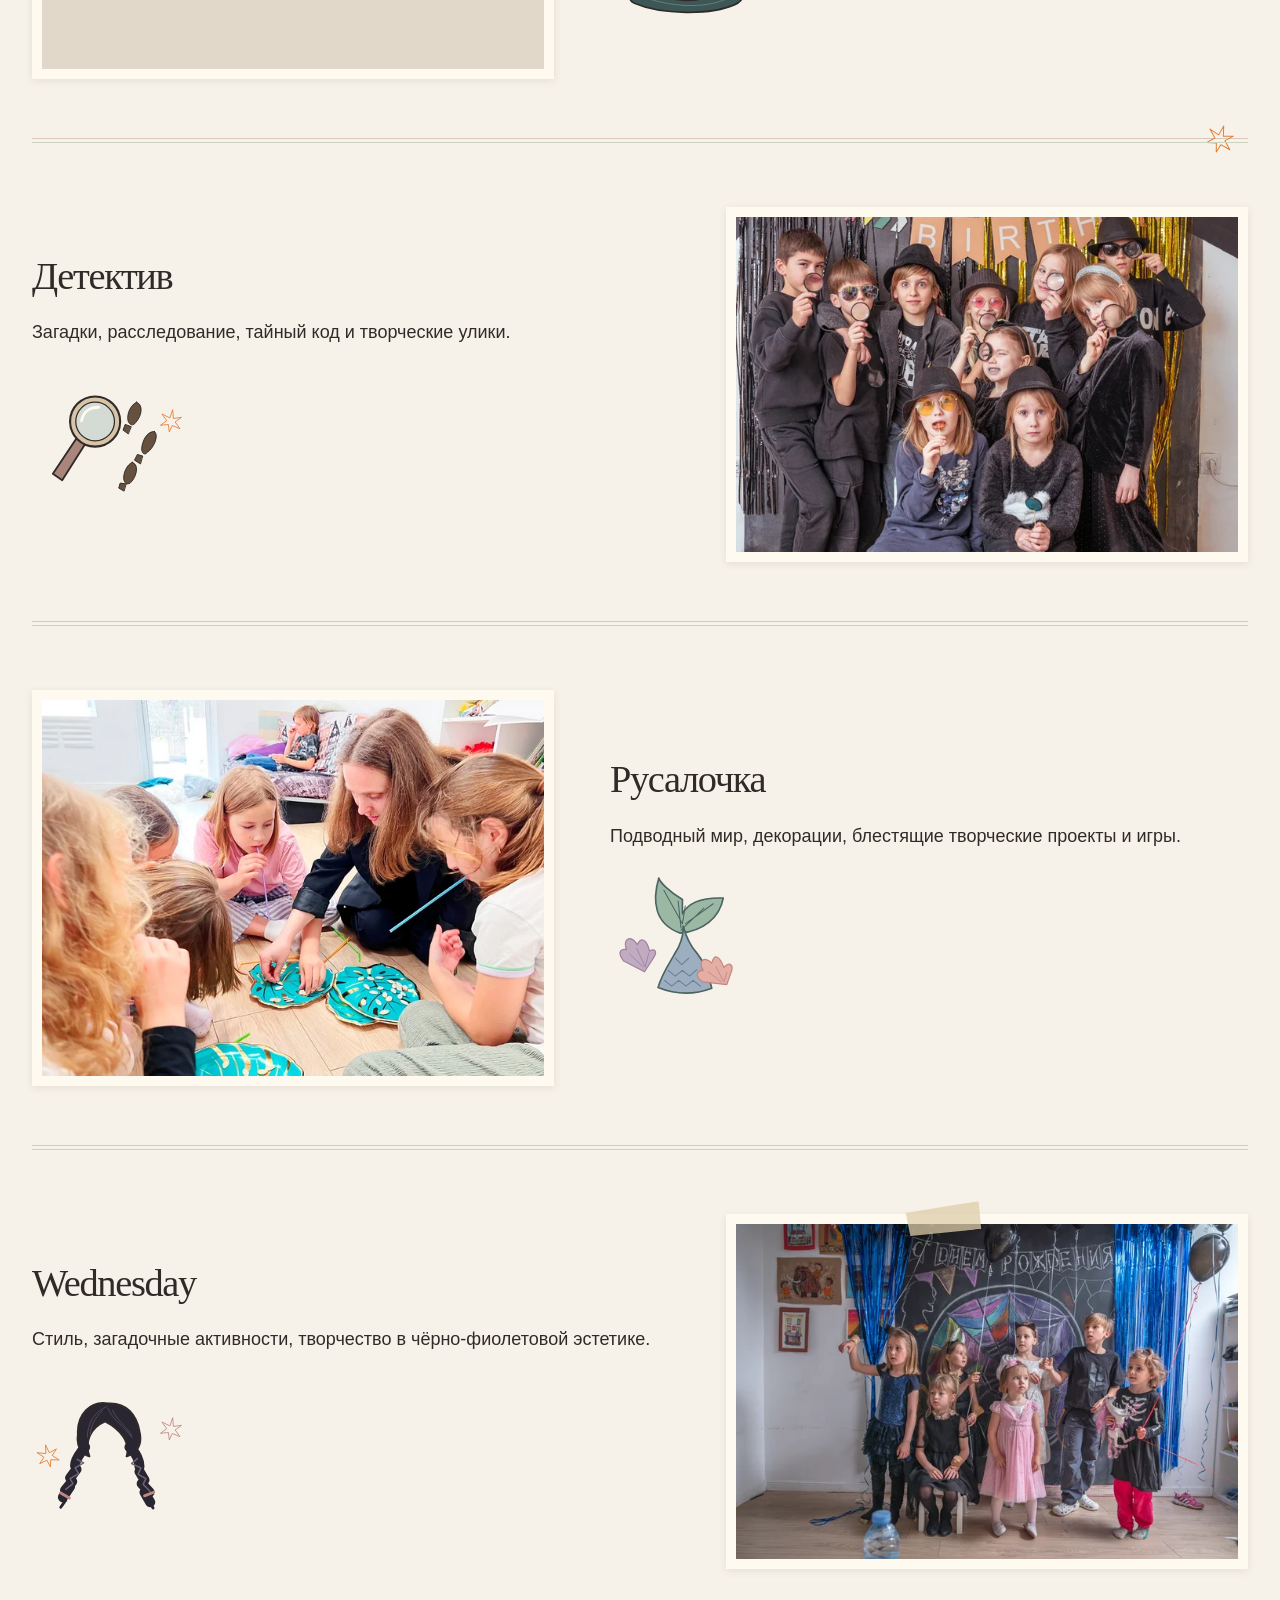
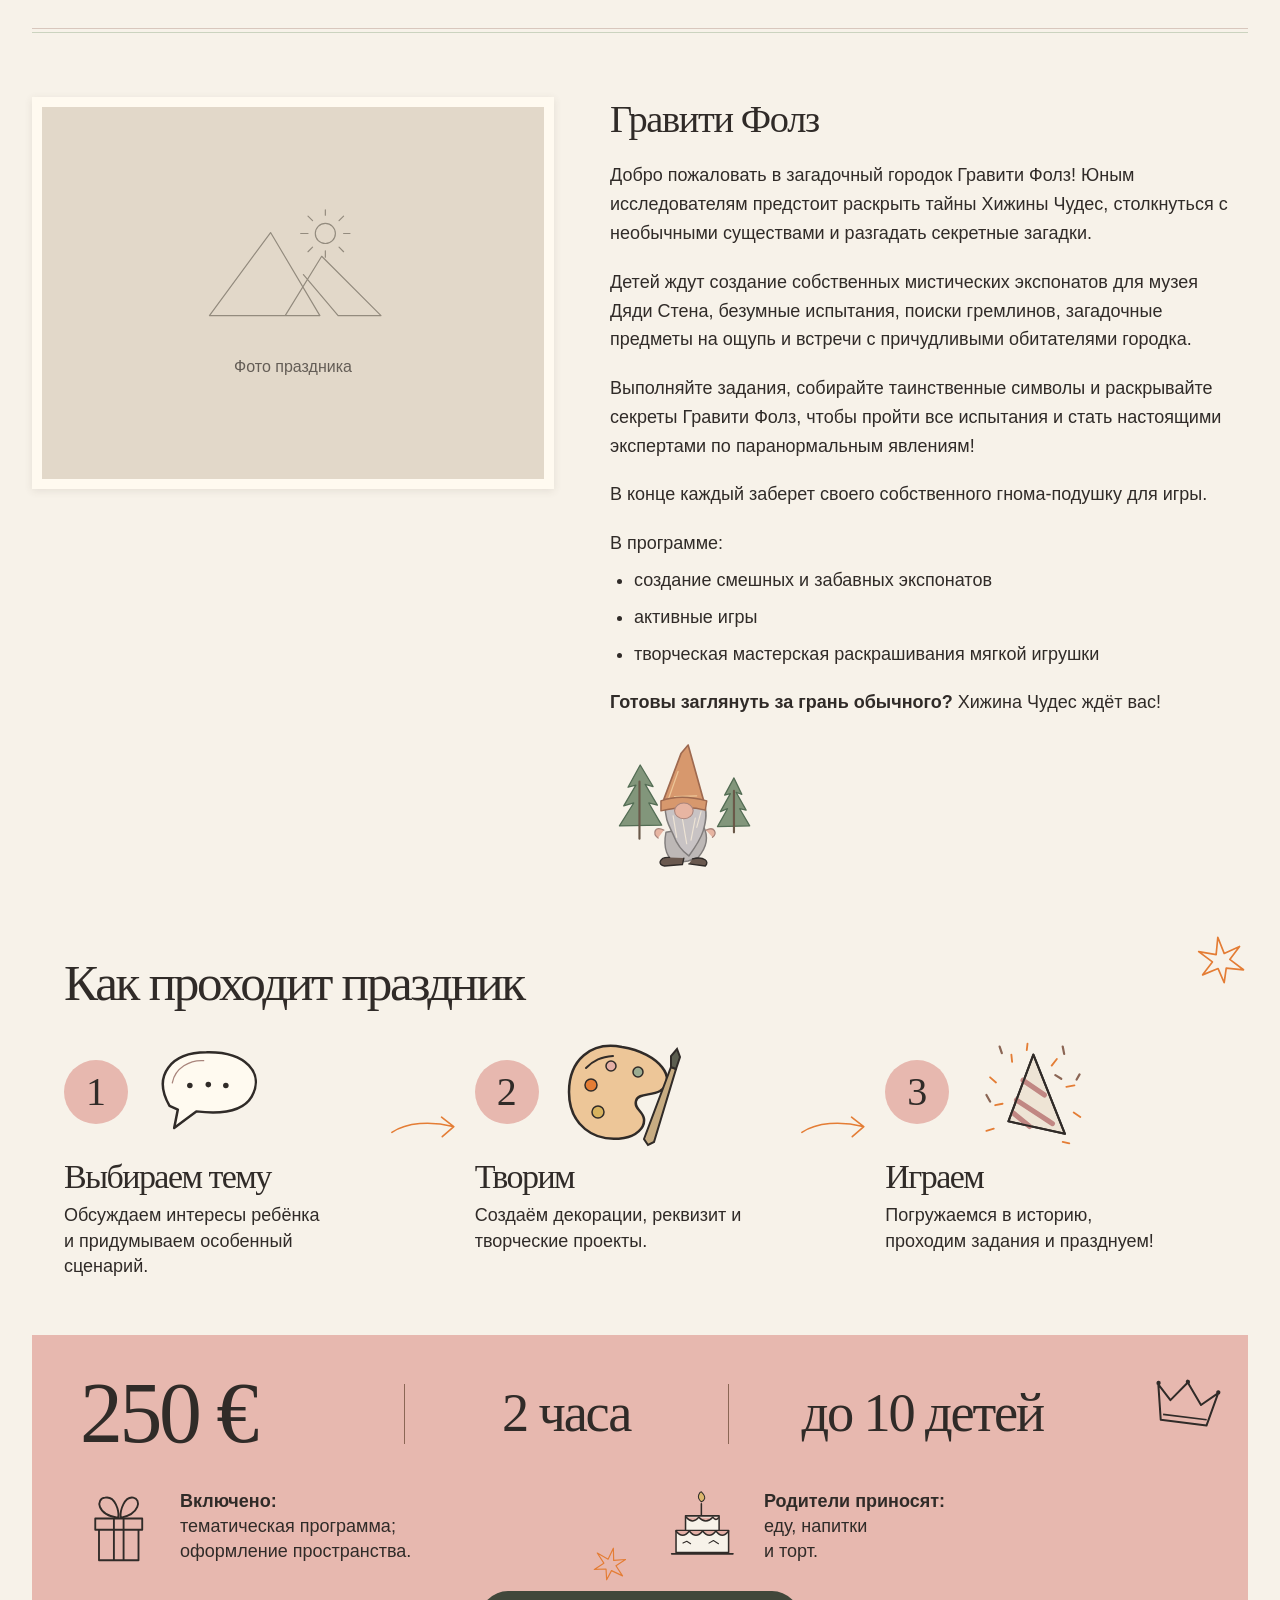
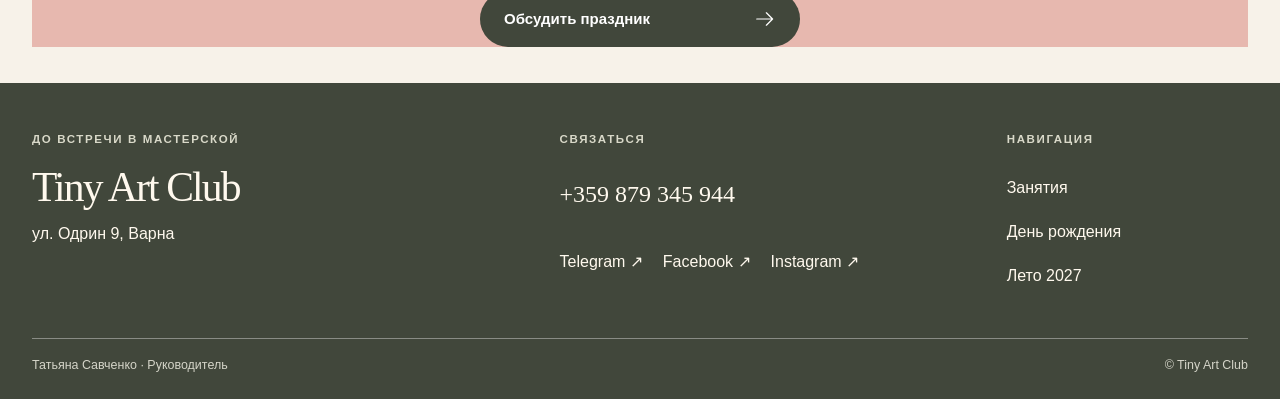
==== commit 7134aa56: "Add camp photos and social contact links" ====
--- a/birthday.html
+++ b/birthday.html
@@ -115,6 +115,6 @@
       <a class="button button-dark party-contact" href="https://t.me/tiny_ART_club" target="_blank" rel="noopener noreferrer">Обсудить праздник <svg aria-hidden="true"><use href="assets/icons.svg#arrow"></use></svg></a>
     </section>
   </main>
-  <footer id="contacts" class="site-footer"><div class="wrap footer-grid"><div><p class="footer-kicker">До встречи в мастерской</p><h2>Tiny Art Club</h2><p>ул. Одрин 9, Варна</p></div><div><p class="footer-label">Связаться</p><a class="footer-phone" href="tel:+359879345944">+359 879 345 944</a><div class="footer-messengers"><a href="https://t.me/tiny_ART_club" target="_blank" rel="noopener noreferrer">Telegram ↗</a></div></div><div><p class="footer-label">Навигация</p><a href="index.html#classes">Занятия</a><a href="birthday.html">День рождения</a><a href="summer-camp.html">Лето 2027</a></div></div><div class="wrap footer-bottom"><span>Татьяна Савченко · Руководитель</span><span>© Tiny Art Club</span></div></footer>
+  <footer id="contacts" class="site-footer"><div class="wrap footer-grid"><div><p class="footer-kicker">До встречи в мастерской</p><h2>Tiny Art Club</h2><p>ул. Одрин 9, Варна</p></div><div><p class="footer-label">Связаться</p><a class="footer-phone" href="tel:+359879345944">+359 879 345 944</a><div class="footer-messengers"><a href="https://t.me/tiny_ART_club" target="_blank" rel="noopener noreferrer">Telegram ↗</a><a href="https://www.facebook.com/tiny.art.club/" target="_blank" rel="noopener noreferrer">Facebook ↗</a><a href="https://www.instagram.com/tiny.art.club/" target="_blank" rel="noopener noreferrer">Instagram ↗</a></div></div><div><p class="footer-label">Навигация</p><a href="index.html#classes">Занятия</a><a href="birthday.html">День рождения</a><a href="summer-camp.html">Лето 2027</a></div></div><div class="wrap footer-bottom"><span>Татьяна Савченко · Руководитель</span><span>© Tiny Art Club</span></div></footer>
 </body>
 </html>
